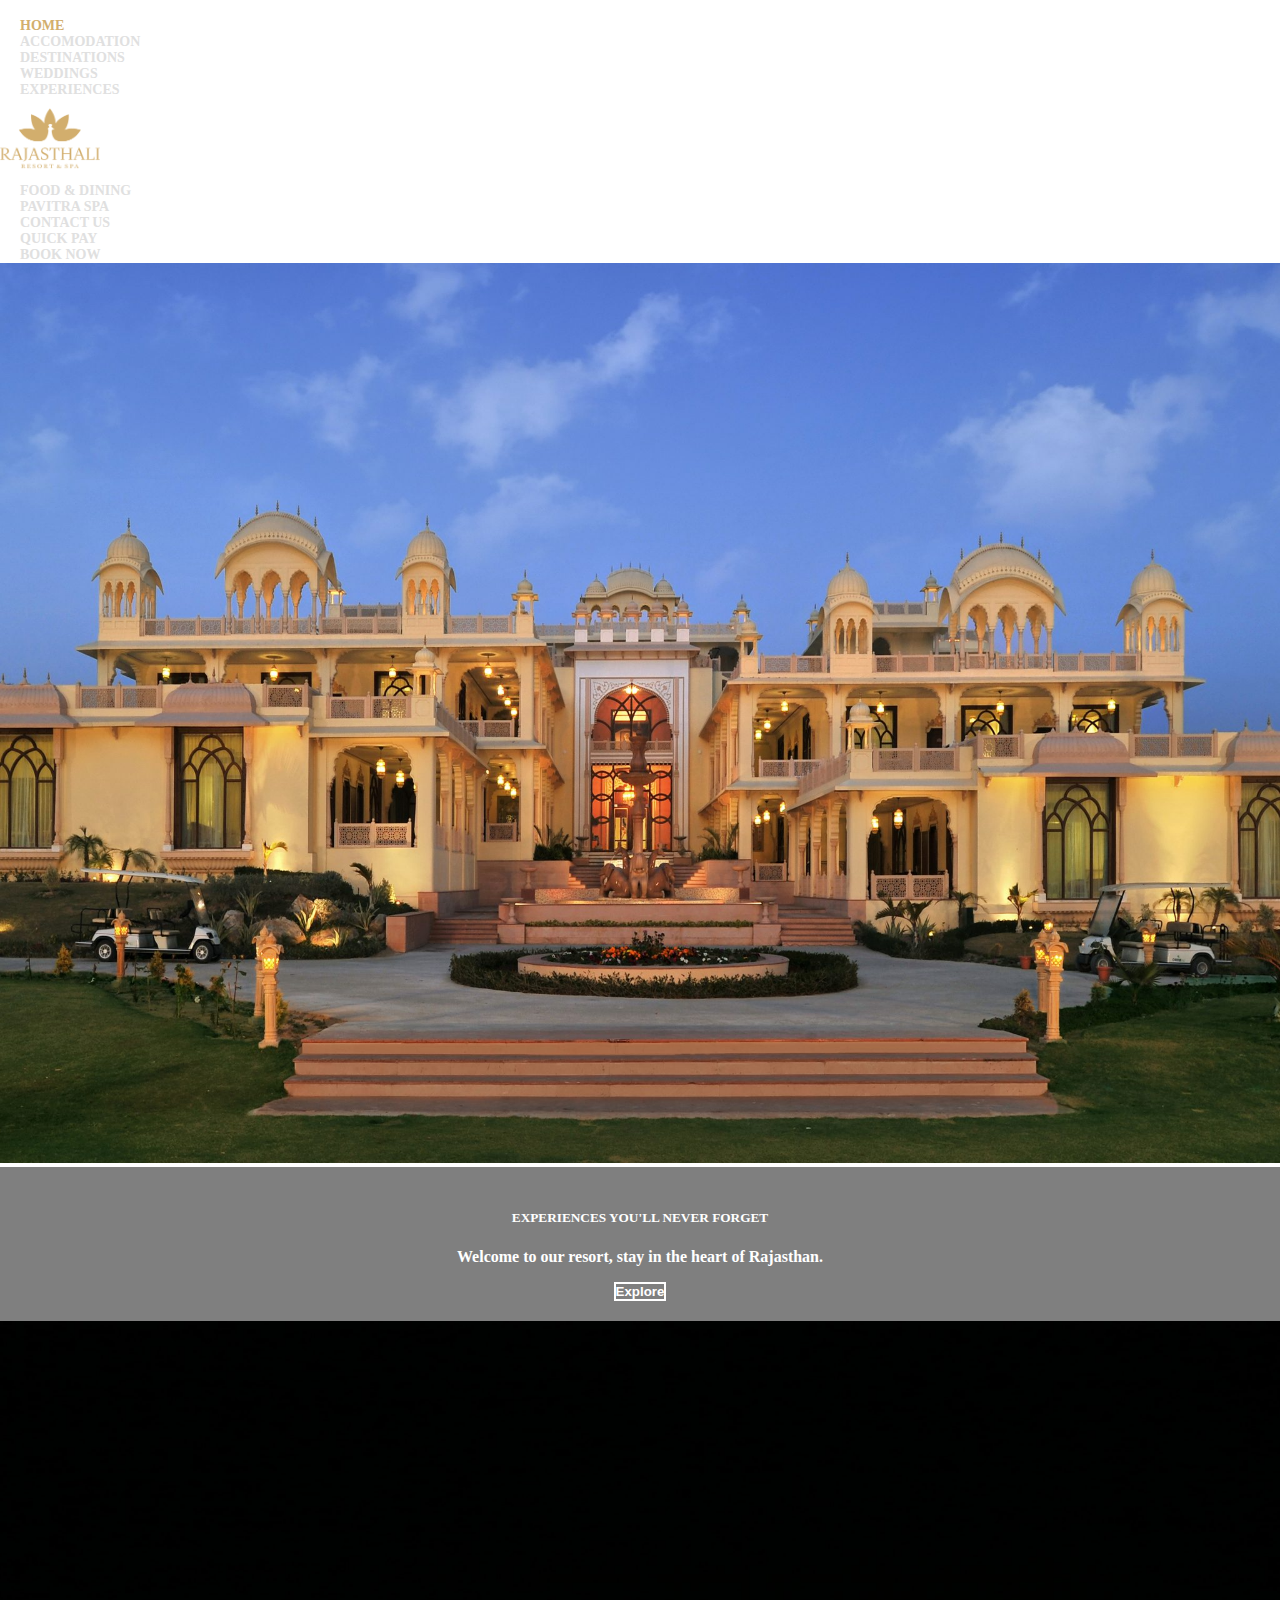
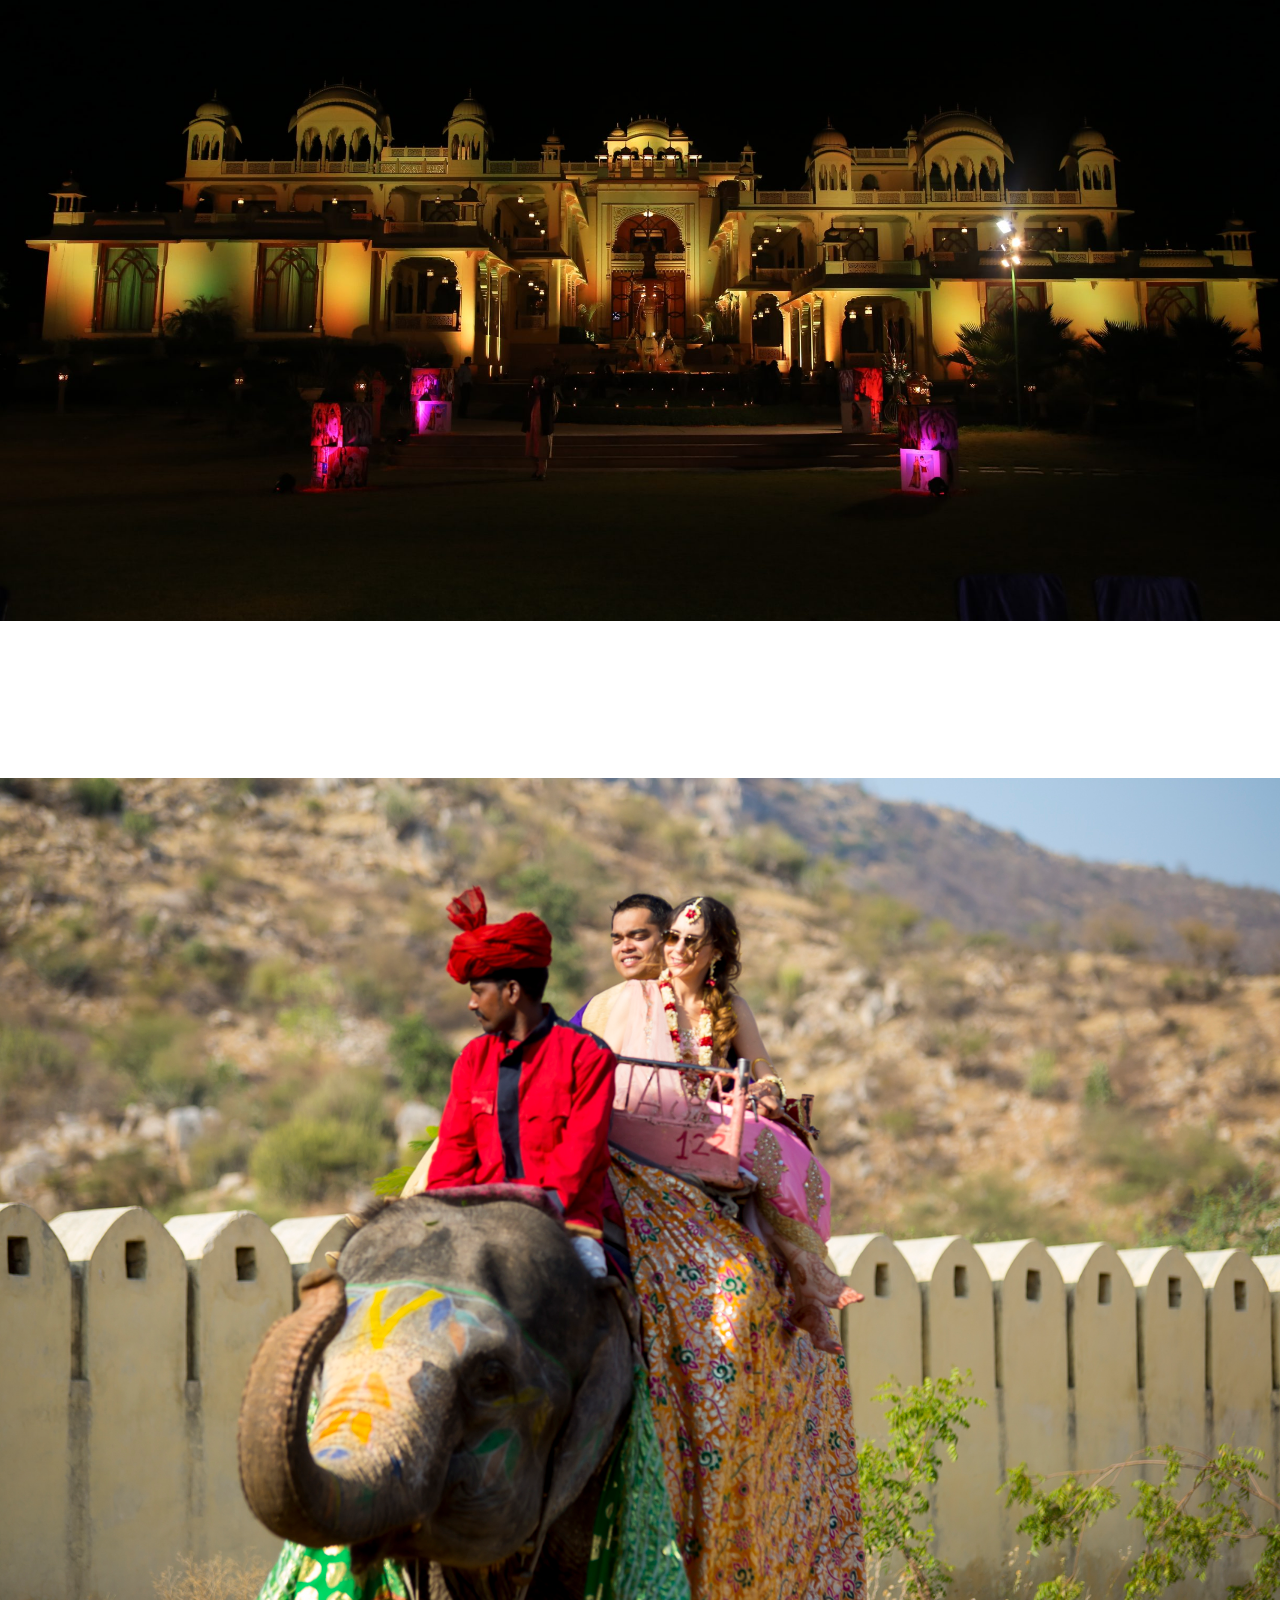
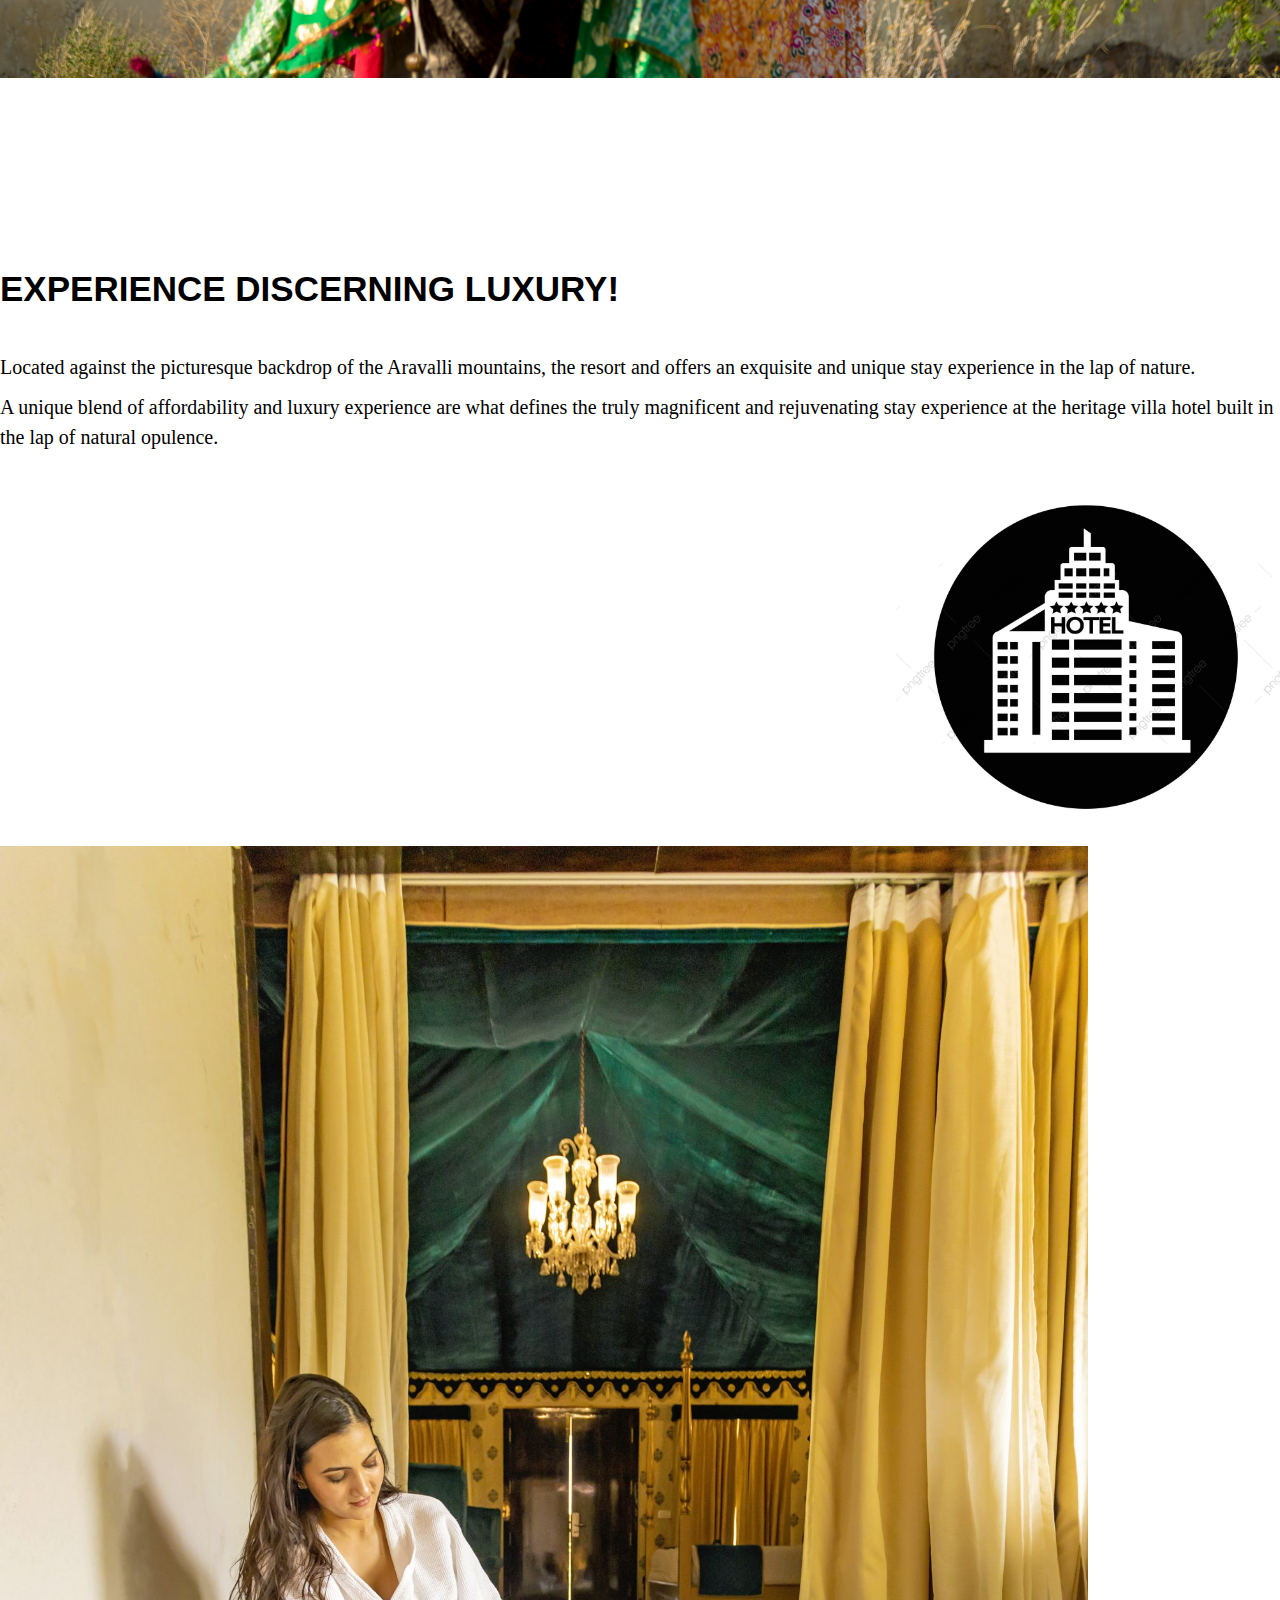
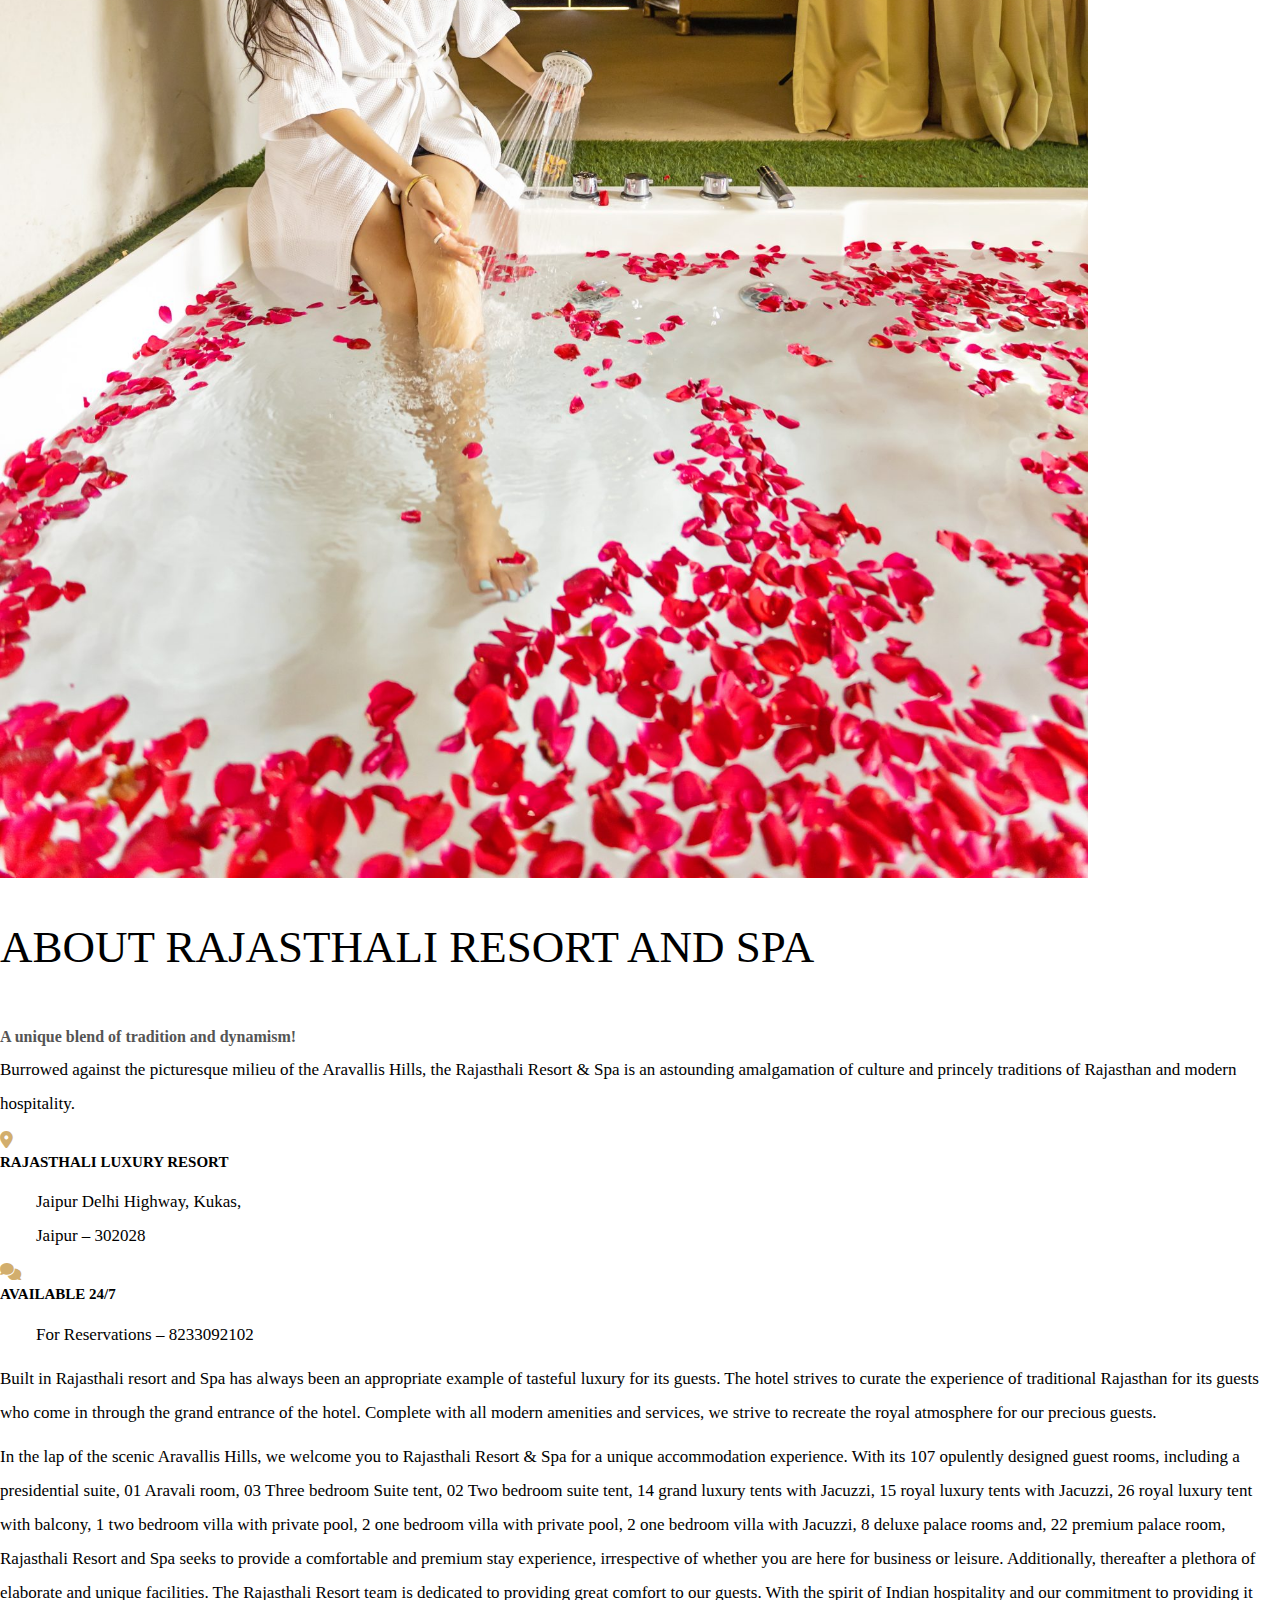
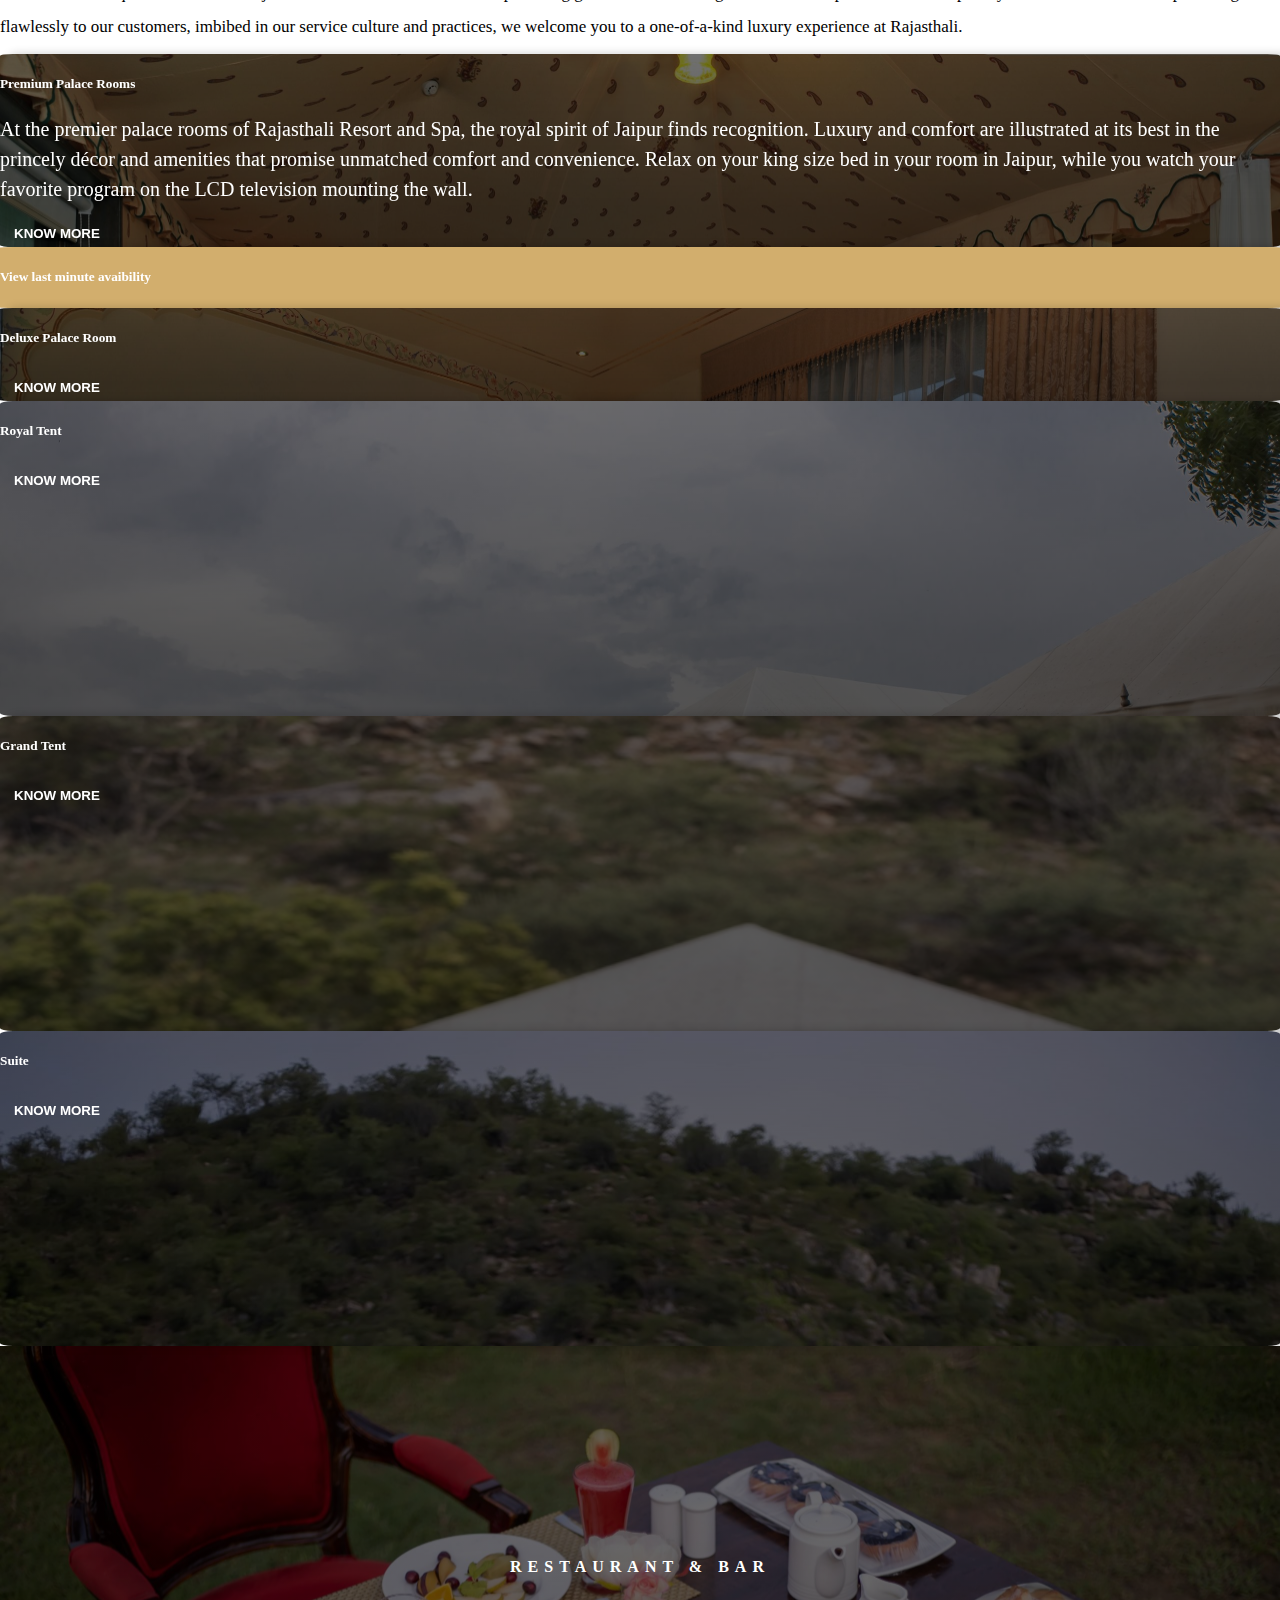
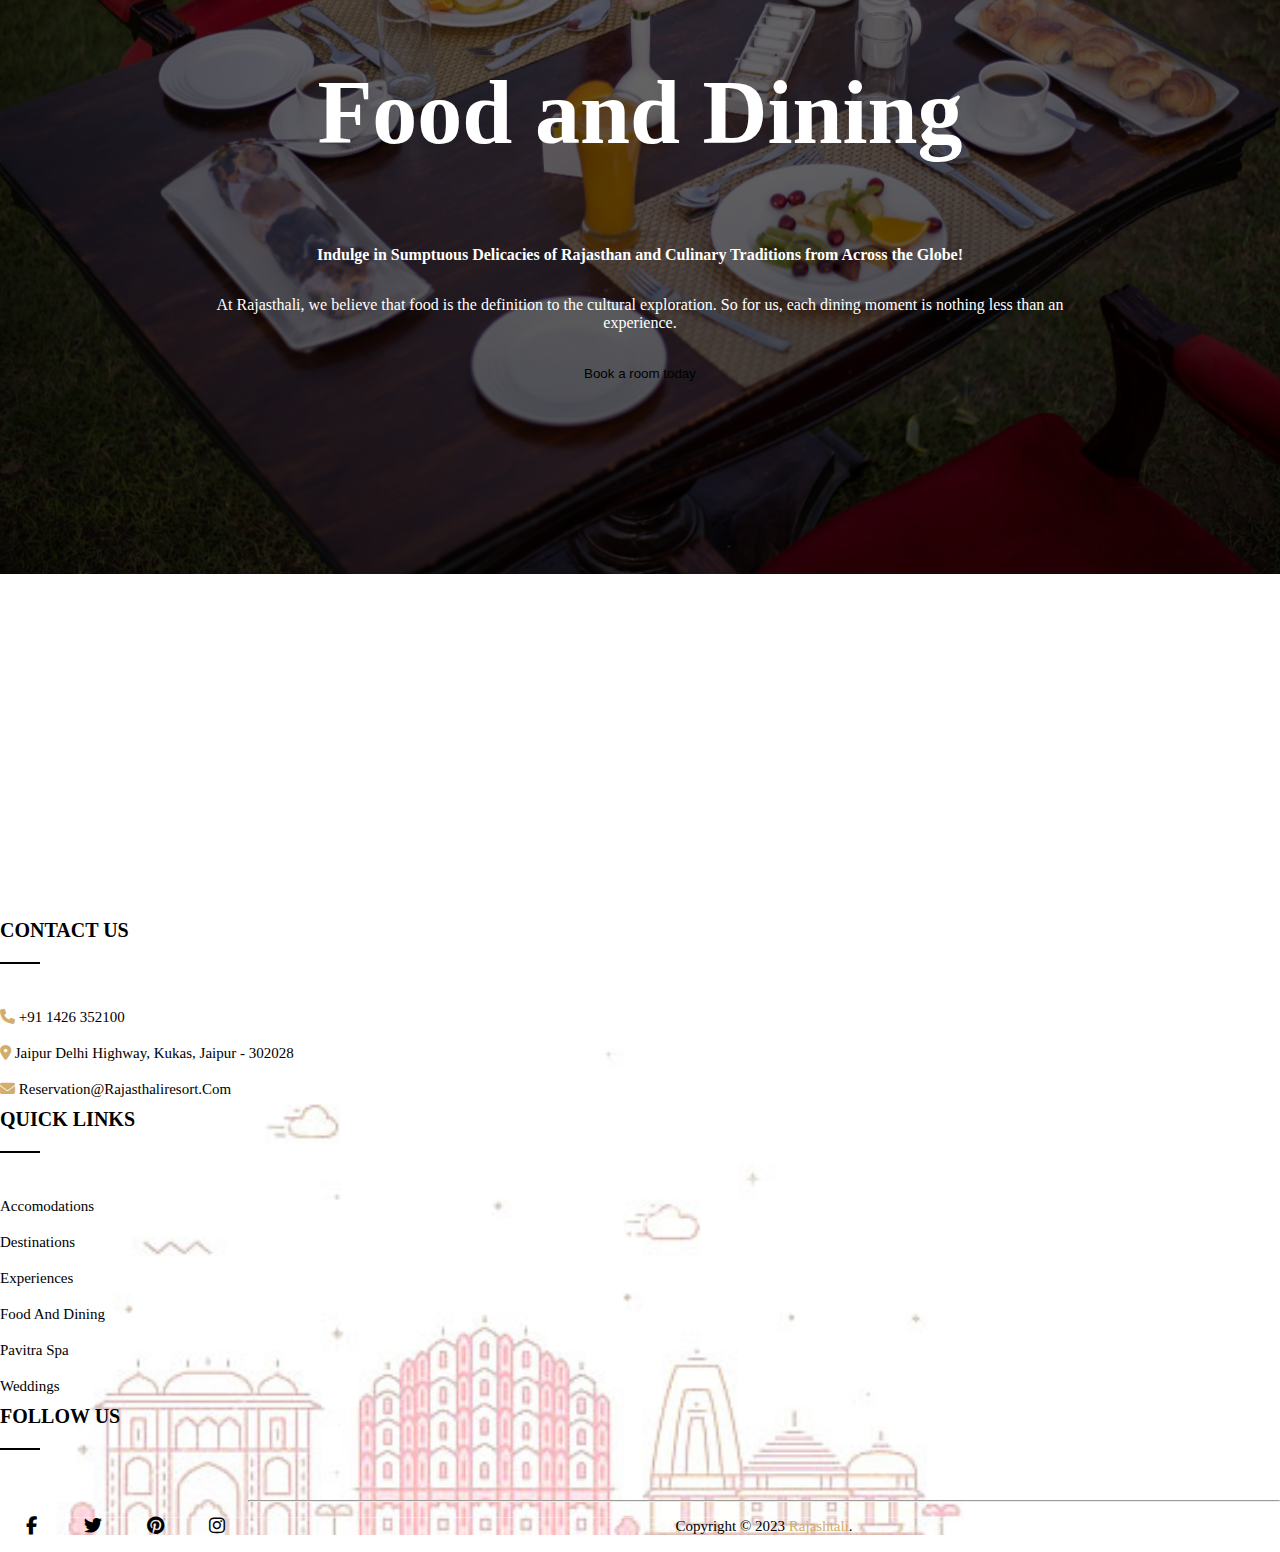
==== index.html @ 09b5b7dd "first commit" ====
<!DOCTYPE html>
<html lang="en">
<head>
  <meta charset="UTF-8">
  <meta name="viewport" content="width=device-width, initial-scale=1.0">
  <title>Rajashtali | Rajasthali Luxury Resort</title>
  <link rel="icon" type="image/x-icon" href="/images/logo.png">
  <link rel="stylesheet" href="https://stackpath.bootstrapcdn.com/bootstrap/5.0.0-alpha1/css/bootstrap.min.css" integrity="sha384-r4NyP46KrjDleawBgD5tp8Y7UzmLA05oM1iAEQ17CSuDqnUK2+k9luXQOfXJCJ4I" crossorigin="anonymous">
  <script src="https://cdn.jsdelivr.net/npm/popper.js@1.16.0/dist/umd/popper.min.js" integrity="sha384-Q6E9RHvbIyZFJoft+2mJbHaEWldlvI9IOYy5n3zV9zzTtmI3UksdQRVvoxMfooAo" crossorigin="anonymous"></script>
  <script src="https://stackpath.bootstrapcdn.com/bootstrap/5.0.0-alpha1/js/bootstrap.min.js" integrity="sha384-oesi62hOLfzrys4LxRF63OJCXdXDipiYWBnvTl9Y9/TRlw5xlKIEHpNyvvDShgf/" crossorigin="anonymous"></script>
  <link rel="stylesheet" href="css/index.css"/>
  <link href="https://cdnjs.cloudflare.com/ajax/libs/font-awesome/6.2.0/css/all.min.css" rel="stylesheet">
  <!-- Bootstrap CSS and JS -->
<script src="https://code.jquery.com/jquery-3.6.0.min.js"></script>

</head>
<body>
    <div class="container-fluid position-absolute">
    <nav class="navbar navbar-expand-lg fixed-top">
        <button class="navbar-toggler" type="button" data-toggle="collapse" data-target="#navbarNav" aria-controls="navbarNav" aria-expanded="false" aria-label="Toggle navigation">
          <span class="navbar-toggler-icon"></span>
        </button>
        <div class="collapse navbar-collapse" id="navbarNav">
          <ul class="navbar-nav mx-auto">
            <li class="nav-item active">
              <a class="nav-link" href="#">Home <span class="sr-only">(current)</span></a>
            </li>
              <li class="nav-item ">
                <a class="nav-link" href="#">Accomodation </a>
              </li>
              <li class="nav-item ">
                <a class="nav-link" href="#">Destinations </a>
              </li>
              <li class="nav-item">
                <a class="nav-link" href="#">Weddings</a>
              </li>
              <li class="nav-item">
                <a class="nav-link" href="#">Experiences</a>
              </li>
            <a href="#"><img src="images/logo.png" width="100px" height="80px"></a>
            <li class="nav-item">
              <a class="nav-link" href="#">Food & Dining</a>
            </li>
            <li class="nav-item ">
                <a class="nav-link" href="#">Pavitra Spa </a>
              </li>
              <li class="nav-item ">
                <a class="nav-link" href="#">Contact Us </a>
              </li>
              <li class="nav-item ">
                <a class="nav-link" href="#">Quick Pay </a>
              </li>
              <li class="nav-item ">
                <a class="nav-link" href="#">Book Now </a>
              </li>
          </ul>
        </div>
      </nav>
    </div>
      <div id="carouselExampleControls" class="carousel slide mt-0" data-ride="carousel">
        <div class="carousel-inner">
          <div class="carousel-item active">
            <img class="d-block w-100" src="images/front-scaled.jpg" alt="First slide">
            <div class="carousel-caption">
                <h5 class="animated fadeIn">EXPERIENCES YOU'LL NEVER FORGET</h5>
                <p class="animated fadeIn">Welcome to our resort, stay in the heart of Rajasthan.</p>
                <button type="button" class="btn btn-outline-light animatedButton">Explore</button>
            </div>
          </div>
          <div class="carousel-item">
            <img class="d-block w-100" src="images/weddi-scaled.jpg" alt="Second slide">
            <div class="carousel-caption">
                <h5 class="animated fadeIn">EXPERIENCES YOU'LL NEVER FORGET</h5>
                <p class="animated fadeIn">Heal you body and mind with best-in-class experiences.</p>
                <button type="button" class="btn btn-outline-light animatedButton">Explore</button>
            </div>
          </div>
          <div class="carousel-item">
            <img class="d-block w-100" src="images/wed.jpg" alt="Third slide">
            <div class="carousel-caption">
                <h5 class="animated fadeIn">EXPERIENCES YOU'LL NEVER FORGET</h5>
                <p class="animated fadeIn">Discover a stay that defines a new dimension of luxury</p>
                <button type="button" class="btn btn-outline-light animatedButton">Explore</button>
            </div>
          </div>
        </div>
        <a class="carousel-control-prev" href="#carouselExampleControls" role="button" data-slide="prev">
          <span class="carousel-control-prev-icon" aria-hidden="true"></span>
          <span class="sr-only">Previous</span>
        </a>
        <a class="carousel-control-next" href="#carouselExampleControls" role="button" data-slide="next">
          <span class="carousel-control-next-icon" aria-hidden="true"></span>
          <span class="sr-only">Next</span>
        </a>
      </div>
      <div class="container center-container">
        <div class="row m-5 p-5 pt-0">
            <div class="col-md-6 align-items-center">
                <h2>EXPERIENCE DISCERNING LUXURY!</h2>
                <p>Located against the picturesque backdrop of the Aravalli mountains, the resort and offers an exquisite and unique stay experience in the lap of nature. </p>
                <p>A unique blend of affordability and luxury experience are what defines the truly magnificent and rejuvenating stay experience at the heritage villa hotel built in the lap of natural opulence.</p>
                <img src="images/hotellogo.jpg" alt="hotellogo" width="30%" height="20%" id="logo">
            </div>
            <div class="col-md-6">
                <img src="images/hotel.jpg" alt="hotel image" width="85%" height="73%" id="scrolling-image">
            </div>
        </div>
        <div class="row about-container p-5 pt-0">
            <div class="col-md-6">
                <h2>About Rajasthali Resort and Spa</h2>
                <b>A unique blend of tradition and dynamism!</b>
                <p>Burrowed against the picturesque milieu of the Aravallis Hills, the Rajasthali Resort & Spa is an astounding amalgamation of culture and princely traditions of Rajasthan and modern hospitality. </p>
            </div>
            <div class="col-md-6">
               <div class="row">
                <div class="col-md-6">
                    <div class="row">
                        <div class="col-6" style="width: 10%;">
                            <i class="fa-solid fa-location-dot fa-beat-fade" style="color: #d2ae6d;"></i>
                        </div>
                        <div class="col-6 about-location" style="width: 70%;">
                            <p>RAJASTHALI LUXURY RESORT</p>
                        </div>
                        <div class="col-12" style="padding-left: 36px; width: 80%;">
                            <p>Jaipur Delhi Highway, Kukas, </br>
                                Jaipur – 302028</p>
                        </div>
                    </div>
                </div>
                <div class="col-md-6">
                    <div class="row">
                        <div class="col-6" style="width: 10%;">
                            <i class="fa-solid fa-comments fa-flip" style="color: #d2ae6d;"></i>
                        </div>
                        <div class="col-6 about-location" style="width: 70%;">
                            <p>AVAILABLE 24/7</p>
                        </div>
                        <div class="col-12" style="padding-left: 36px; width: 80%;">
                            <p>For Reservations – 8233092102</p>
                        </div>
                    </div>
                </div>
               </div>
            </div>
            <div class="col-md-12">
            <p>Built in  Rajasthali resort and Spa has always been an appropriate example of tasteful luxury for its guests. The hotel strives to curate the experience of traditional Rajasthan for its guests who come in through the grand entrance of the hotel. Complete with all modern amenities and services, we strive to recreate the royal atmosphere for our precious guests.</p>
            <p>In the lap of the scenic Aravallis Hills, we welcome you to Rajasthali Resort & Spa for a unique accommodation experience. With its 107 opulently designed guest rooms, including a presidential suite, 01 Aravali room, 03 Three bedroom Suite tent, 02 Two bedroom suite tent, 14 grand luxury tents with Jacuzzi, 15 royal luxury tents with Jacuzzi, 26 royal luxury tent with balcony, 1 two bedroom villa with private pool,  2 one bedroom villa with private pool, 2 one bedroom villa with Jacuzzi, 8 deluxe palace rooms and, 22 premium palace room,  Rajasthali Resort and Spa seeks to provide a comfortable and premium stay experience, irrespective of whether you are here for business or leisure. Additionally, thereafter a plethora of elaborate and unique facilities. The Rajasthali Resort team is dedicated to providing great comfort to our guests.  With the spirit of Indian hospitality and our commitment to providing it flawlessly to our customers, imbibed in our service culture and practices, we welcome you to a one-of-a-kind luxury experience at Rajasthali.</p>
            </div>
        </div>
        <div class="row p-5 pt-0 pb-0">
            <div class="col-sm-8 all-cards">
              <div class="card text-center p-4" style="background-image: linear-gradient(180deg, rgba(0, 0, 0, 0.56) 0%, rgba(0, 0, 0, 0.65) 80%), url('images/10-scaled.jpg'); background-size: cover; border-radius: 1%;">
                <div class="card-body d-flex flex-column justify-content-center align-items-center">
                  <h5 class="card-title">Premium Palace Rooms</h5>
                  <p class="card-text">At the premier palace rooms of Rajasthali Resort and Spa, the royal spirit of Jaipur finds recognition. Luxury and comfort are illustrated at its best in the princely décor and amenities that promise unmatched comfort and convenience. Relax on your king size bed in your room in Jaipur, while you watch your favorite program on the LCD television mounting the wall.</p>
                  <button type="button" class="btn btn-outline-light">Know More</button>
                </div>
              </div>
            </div>
            <div class="col-sm-4 mt-3">
              <div class="card text-center p-4" style="background-image: linear-gradient(180deg, #d2ae6d 0%, #d2ae6d); background-size: cover; border-radius: 1%;">
                <div class="card-body d-flex flex-column justify-content-center align-items-center">
                  <h5 class="card-title text-uppercase">View last minute avaibility</h5>
                </div>
              </div>
              <div class="card text-center p-4 mt-3" style="background-image: linear-gradient(180deg, rgba(0, 0, 0, 0.56) 0%, rgba(0, 0, 0, 0.65) 80%), url('images/6-scaled.jpg'); background-size: cover; border-radius: 1%;">
                <div class="card-body">
                  <h5 class="card-title">Deluxe Palace Room</h5>
                  <button type="button" class="btn btn-outline-light">Know More</button>
                </div>
              </div>
            </div>
          </div>
        <div class="row p-4">
            <div class="col-sm-4">
                <div class="card text-center" style="height: 35vh; background-image: linear-gradient(180deg, rgba(0, 0, 0, 0.56) 0%, rgba(0, 0, 0, 0.65) 80%), url('images/VR2_8895-1-scaled.jpg'); background-size: cover; border-radius: 1%;">
                  <div class="card-body d-flex flex-column justify-content-center align-items-center">
                    <h5 class="card-title">Royal Tent</h5>
                    <button type="button" class="btn btn-outline-light">Know More</button>
                  </div>
                </div>
              </div>
              <div class="col-sm-4">
                <div class="card text-center" style="height: 35vh; background-image: linear-gradient(180deg, rgba(0, 0, 0, 0.56) 0%, rgba(0, 0, 0, 0.65) 80%), url('images/vr2_8398-1-min-1.jpg'); background-size: cover; border-radius: 1%;">
                  <div class="card-body d-flex flex-column justify-content-center align-items-center">
                    <h5 class="card-title">Grand Tent</h5>
                    <button type="button" class="btn btn-outline-light">Know More</button>
                  </div>
                </div>
              </div>
              <div class="col-sm-4">
                <div class="card text-center" style="height: 35vh; background-image: linear-gradient(180deg, rgba(0, 0, 0, 0.56) 0%, rgba(0, 0, 0, 0.65) 80%), url('images/VR2_8354-min-scaled.jpg'); background-size: cover; border-radius: 1%;">
                  <div class="card-body d-flex flex-column justify-content-center align-items-center">
                    <h5 class="card-title">Suite</h5>
                    <button type="button" class="btn btn-outline-light">Know More</button>
                  </div>
                </div>
              </div>
        </div>
      </div>
      <div class="container-fluid full-background">
        <div class="row">
            <div class="col-md-12">
            <h3>RESTAURANT & BAR</h3>
            <h2>Food and Dining</h2>
            <p><strong>Indulge in Sumptuous Delicacies of Rajasthan and Culinary Traditions from Across the Globe!</strong></p>
            <p>At Rajasthali, we believe that food is the definition to the cultural exploration. So for us, each dining moment is nothing less than an experience.</p>
            <button type="button" class="btn btn-outline-light text-uppercase">Book a room today</button>
            </div>
        </div>
      </div>
      <div class="container-fluid pt-3">
        <div class="row">
            <div class="col-md-12">
                <iframe src="https://www.google.com/maps/embed?pb=!1m14!1m8!1m3!1d28426.58848036647!2d75.904872!3d27.051533!3m2!1i1024!2i768!4f13.1!3m3!1m2!1s0x396daff37aaaaaab%3A0xe247584cc86c7d1e!2sRAJASTHALI%20RESORT%20%26%20SPA!5e0!3m2!1sen!2sin!4v1694326022153!5m2!1sen!2sin" width="100%" height="300vh" style="border:0;" allowfullscreen="" loading="lazy" referrerpolicy="no-referrer-when-downgrade"></iframe>
            </div>
        </div>
      </div>
      <div class="footer">
        <div class="container">     
            <div class="row">                       
                <div class="col-lg-4 col-sm-4 col-xs-12">
                    <div class="single_footer">
                        <h4>Contact Us</h4>
                        <ul>
                            <li><a href="#"><i class="fa-solid fa-phone fa-shake" style="color: #d2ae6d;"></i> +91 1426 352100</a></li>
                            <li><a href="#"><i class="fa-solid fa-location-dot fa-beat-fade" style="color: #d2ae6d;"></i> Jaipur Delhi Highway, Kukas, Jaipur - 302028</a></li>
                            <li><a href="#"><i class="fa-solid fa-envelope fa-fade" style="color: #d2ae6d;"></i> reservation@rajasthaliresort.com </a></li>
                        </ul>
                    </div>
                </div><!--- END COL --> 
                <div class="col-md-4 col-sm-4 col-xs-12">
                    <div class="single_footer single_footer_address">
                        <h4>Quick Links</h4>
                        <div class="row">
                        <div class="col-md-6">
                            <ul>
                                <li><a href="#">Accomodations</a></li>
                                <li><a href="#">Destinations</a></li>
                                <li><a href="#">Experiences </a></li>
                                </ul>
                        </div>
                        <div class="col-md-6">
                            <ul>
                                <li><a href="#">Food and Dining</a></li>
                                <li><a href="#">Pavitra Spa</a></li>
                                <li><a href="#">Weddings</a></li>
                                </ul>
                        </div>
                    </div>
                    </div>
                </div><!--- END COL -->
                <div class="col-md-4 col-sm-4 col-xs-12">
                    <div class="single_footer single_footer_address">
                        <h4>Follow Us</h4>
                    </div>
                    <div class="social_profile">
                        <ul>
                            <li><a href="#"><i class="fab fa-facebook-f"></i></a></li>
                            <li><a href="#"><i class="fab fa-twitter"></i></a></li>
                            <li><a href="#"><i class="fab fa-pinterest"></i></a></li>
                            <li><a href="#"><i class="fab fa-instagram"></i></a></li>
                        </ul>
                    </div>                          
                </div><!--- END COL -->         
            </div><!--- END ROW --> 
        <hr />
            <div class="row">
                <div class="col-lg-12 col-sm-12 col-xs-12">
                    <p class="copyright">Copyright © 2023 <a href="#">Rajashtali</a>.</p>
                </div><!--- END COL -->                 
            </div><!--- END ROW -->                 
        </div><!--- END CONTAINER -->
    </div>
    
      <script>
        const scrollingImage = document.getElementById('scrolling-image');
        const logo = document.getElementById('logo');

window.addEventListener('scroll', () => {
    const scrollPosition = window.scrollY;
    const windowHeight = window.innerHeight;
    // Calculate the threshold for starting the animation
    const threshold = windowHeight * 0.5;

    if (scrollPosition > threshold) {
        scrollingImage.classList.add('scroll-up');
        logo.classList.add('scrollup');
        setTimeout(()=>{
            logo.classList.remove('scrollup');
            logo.classList.add('scrolldown');
         },1500)
    } else {
        scrollingImage.classList.remove('scroll-up');
        logo.classList.remove('scrollup');
    }

    if (scrollPosition + windowHeight < scrollingImage.offsetTop + scrollingImage.offsetHeight - threshold) {
        scrollingImage.classList.add('scroll-down');
        logo.classList.add('scrolldown');
    } else {
        scrollingImage.classList.remove('scroll-down');
        logo.classList.remove('scrolldown');
    }
});

      </script>
      <script>
        // Function to handle scroll events
        function handleScroll() {
            const header = document.querySelector('.navbar.fixed-top');
            if (window.scrollY > 0) {
                header.style.backgroundColor = '#000'; // Change the background color when scrolled
            } else {
                header.style.backgroundColor = 'transparent'; // Reset to transparent when at the top
            }
        }
    
        // Listen for scroll events
        window.addEventListener('scroll', handleScroll);
    
        // Call the function once to set the initial state based on the page's scroll position
        handleScroll();
    </script>
    
</body>
</html>
---- css/index.css ----
body {
    margin: 0;
    padding: 0;
} 
.navbar {
    color: #cdcdcd;
    z-index: 1;
}

.logo img {
    max-width: 100%;
    height: auto;
}

.navbar-nav .nav-link {
    color: #e0e0e0;
    padding: 15px 20px;
    text-transform: uppercase;
    font-weight: 600;
}
.navbar-nav .active .nav-link{
    color: #d2ae6d
}
.navbar-nav .nav-link:hover {
    border-radius: 5px;
    color: #d2ae6d;
}

.navbar-nav li {
    font-size: 14px;
}

.carousel-item img {
    object-fit: cover;
    width: 100%;
    height: 100vh;
}

.carousel-caption {
    text-align: center;
    opacity: 0;
    transform: translateY(20px);
    transition: opacity 0.5s ease, transform 0.8s ease;
    background-color: rgba(0, 0, 0, 0.5); /* Background color for the captions */
    padding: 20px;
}

.carousel-caption button {
    border: 2px solid white; /* Add a border to the button */
    background-color: transparent; /* Transparent background for the button */
    transition: background-color 0.8s, color 0.8s;
}

.carousel-caption h5,
.carousel-caption p,
.carousel-caption button {
    color: white; /* Text color */
    font-weight: bold; /* Bold text */
}

.carousel-item.active .carousel-caption {
    opacity: 1;
    transform: translateY(0);
}

/* Add this CSS for the button animation and arrow */
.animatedButton {
    position: relative;
    overflow: hidden;
    transition: all 0.3s;
}

.animatedButton:hover::before {
    content: '\2192'; /* Unicode arrow right character */
    position: absolute;
    top: 30%; /* Center vertically */
    right: 0;
    transform: translateY(-50%);
    background-color: rgba(0, 0, 0, 0.5);
    color: white;
    font-size: 24px;
    width: 30px; /* Adjust the arrow's width */
    height: 100%;
    line-height: 48px; /* Adjust this value for vertical alignment */
    text-align: center;
    transition: all 0.3s;
    z-index: -1;
}

.animatedButton:hover {
    color: white;
    background-color: rgba(0, 0, 0, 0.5);
    padding-right: 30px;
}

.animatedButton::before {
    right: -30px; /* Move the arrow to the left to show it on hover */
}

/* Center content vertically and horizontally */
.center-container {
    min-height: 100vh;
    
    justify-content: center;
    align-items: center;
}

/* Style headers */
.center-container h2, h4, h6 {
    font-family: 'Oswald',Helvetica,Arial,Lucida,sans-serif;
    text-transform: uppercase;
    font-size: 35px;
    padding-bottom: 10px;
    color: #000000!important;
    line-height: 1.4em;
    font-weight: 700;
}

/* Style paragraphs */
.center-container p {
    line-height: 1.5;
    font-family: Times New Roman, serif;
    margin: 0;
    padding: 0px;
    border: 0;
    outline: 0;
    font-size: 20px;
    -ms-text-size-adjust: 100%;
    -webkit-text-size-adjust: 100%;
    vertical-align: baseline;
    background: transparent;
    font-weight: 500;
    padding-bottom: 10px;
}

/* Style images */
.center-container img {
    max-width: 100%;
    height: auto;
}
#scrolling-image {
    transition: transform 0.3s ease;
}

#logo {
    transition: transform 0.3s ease;
    display: block;
    margin-left: auto;
}

.scrollup {
    transform: rotate(-90deg);
    animation: 4s infinite alternate ease-in-out;
}

.scrolldown {
    transform: rotate(0deg);
    animation: 4s infinite alternate ease-in-out;
}

.scroll-up {
    transform: translateY(0%);
    animation: 4s infinite alternate ease-in-out;
}

.scroll-down {
    transform: translateY(20%);
    animation: 4s infinite alternate ease-in-out;
    margin-bottom: 20px;
}
/* Style buttons */
.center-container .btn {
    color: #fff;
    padding: 6px 14px;
    text-transform: uppercase;
    font-weight: bold;
    border-radius: 5px;
    cursor: pointer;
    margin-top: 6px;
}

.center-container .btn:hover {
    background-color: #a88a4a;
}

.about-container h2, h4, h6 {
    font-family: 'Gilda Display',Georgia,"Times New Roman",serif;
    text-transform: uppercase;
    font-size: 45px;
    color: #000000!important;
    line-height: 1.2em;
    font-weight: 100;
    padding-bottom: 10px;
}

.about-container b {
    line-height: 2em;
    color: #555555;
    background: transparent;
    padding-bottom: 10px;
}

.about-container i {
    font-size: 17px;
}

.about-container p {
    line-height: 2em;
    font-family: Times New Roman, serif;
    margin: 0;
    padding: 0px;
    border: 0;
    outline: 0;
    font-size: 17px;
    -ms-text-size-adjust: 100%;
    -webkit-text-size-adjust: 100%;
    vertical-align: baseline;
    background: transparent;
    font-weight: 500;
    padding-bottom: 10px;
}

.about-location p {
    line-height: 1.7em;
    font-family: Times New Roman, serif;
    margin: 0;
    padding: 0px;
    border: 0;
    outline: 0;
    font-size: 15px;
    -ms-text-size-adjust: 100%;
    -webkit-text-size-adjust: 100%;
    vertical-align: baseline;
    background: transparent;
    font-weight: 900;
    padding-bottom: 10px;
}

.full-background {
    background-image: linear-gradient(180deg, rgba(0, 0, 0, 0.56) 0%, rgba(0, 0, 0, 0.65) 80%), url('../images/VR2_8353-min-1-scaled.jpg');
    background-size: cover;
    background-position: center;
    background-repeat: no-repeat;
    background-color: #555;
    text-align: center;
    color: #fff;
    padding: 15%;
}

/* Add an overlay with a dark background color */
.full-background::before {
    content: "";
    position: absolute;
    top: 0;
    left: 0;
    width: 100%;
    height: 100%;
    background-color: rgba(0, 0, 0, 0.6); /* Adjust the opacity as needed */
    z-index: -1;
    opacity: 0;
    transition: opacity 0.5s ease; /* Transition effect */
}

/* Apply hover effect to the overlay */
.full-background:hover::before {
    opacity: 1;
}

.full-background h3 {
    font-weight: 700;
    text-transform: uppercase;
    font-size: 16px;
    letter-spacing: 6px;
    line-height: 1.6em;
}

.full-background h2 {
    font-family: 'Gilda Display',Georgia,"Times New Roman",serif;
    font-size: 90px;
    line-height: 1.3em;
}

.full-background p {
    font-size: 16px;
    padding-bottom: 1em
}

.full-background .btn:hover {
    background-color: #a88a4a;
}

.card-title, .card-text {
    color: #fff;
}

.card {
    position: relative;
    overflow: hidden;
    transform-style: preserve-3d;
    transition: transform 0.3s;
    perspective: 1000px; /* Adjust the perspective value to control the depth of the 3D effect */
    background-color: transparent !important; /* Set background to transparent */
    border: none !important;
    box-shadow: 10px 0px 10px rgba(0, 0, 0, 0.2);
}

.card:hover {
    transform: rotateY(10deg); /* Adjust the rotation angle for the 3D effect */
    box-shadow: 0px 10px 20px rgba(0, 0, 0, 0.2); /* Add a shadow for depth */
}

.card::before {
    content: "";
    position: absolute;
    top: 0;
    left: 0;
    width: 100%;
    height: 100%;
    background: rgba(0, 0, 0, 0.2); /* Add a semi-transparent overlay for a shadow effect */
    transform: translateZ(-1px) scale(1.02);
    opacity: 0;
    transition: opacity 0.3s;
}

.card:hover::before {
    opacity: 1;
}

/* Custom CSS for Footer */
.footer h1,
h4,
h5,
a,
a:hover,
a:focus,
a:active {
    text-decoration: none;
    outline: none;
    color: #000000;
}

a,
a:active,
a:focus {
    color: #333;
    text-decoration: none;
    transition-timing-function: ease-in-out;
    -ms-transition-timing-function: ease-in-out;
    -moz-transition-timing-function: ease-in-out;
    -webkit-transition-timing-function: ease-in-out;
    -o-transition-timing-function: ease-in-out;
    transition-duration: .2s;
    -ms-transition-duration: .2s;
    -moz-transition-duration: .2s;
    -webkit-transition-duration: .2s;
    -o-transition-duration: .2s;
}

ul {
    margin: 0;
    padding: 0;
    list-style: none;
}
img {
max-width: 100%;
height: auto;
}
section {
    padding: 60px 0;
   /* min-height: 100vh;*/
}
.footer {
/* background: linear-gradient(105deg,#d2ae6d ,#d2ae6d); */
background-image: url('../images/testimonail_bg-1.jpg');
background-size: cover;
background-repeat: no-repeat;
padding-top: 40px;
}
/*END FOOTER SOCIAL DESIGN*/
@media only screen and (max-width:768px) { 
.single_footer{margin-bottom:30px;}
}
.single_footer h4 {
color: #000000;
margin-top: 0;
margin-bottom: 25px;
font-weight: 700;
text-transform: uppercase;
font-size: 20px;
}
.single_footer h4::after {
content: "";
display: block;
height: 2px;
width: 40px;
background: #000000;
margin-top: 20px;
}
.single_footer p{color:#000000;}
.single_footer ul {
margin: 0;
padding: 0;
list-style: none;
}
.single_footer ul li a {
color: #000000;
-webkit-transition: all 0.3s ease 0s;
transition: all 0.3s ease 0s;
line-height: 36px;
font-size: 15px;
text-transform: capitalize;
}
.single_footer ul li a:hover { color: #d2ae6d; }

.single_footer_address ul li{color:#000000;}
.single_footer_address ul li span {
font-weight: 400;
color: #000000;
line-height: 28px;
}
.contact_social ul {
list-style: outside none none;
margin: 0;
padding: 0;
}

/*START NEWSLETTER CSS*/
.subscribe {
display: block;
position: relative;
margin-top: 15px;
width: 100%;
}
.subscribe__input {
background-color: #000000;
border: medium none;
border-radius: 5px;
color: #333;
display: block;
font-size: 15px;
font-weight: 500;
height: 60px;
letter-spacing: 0.4px;
margin: 0;
padding: 0 150px 0 20px;
text-align: center;
text-transform: capitalize;
width: 100%;
}
@media only screen and (max-width:768px) { 
.subscribe__input{padding: 0 50px 0 20px;}
}

.subscribe__btn {
background-color: transparent;
border-radius: 0 25px 25px 0;
color: #01c7e9;
cursor: pointer;
display: block;
font-size: 20px;
height: 60px;
position: absolute;
right: 0;
top: 0;
width: 60px;
}
.subscribe__btn i{transition: all 0.3s ease 0s;}
@media only screen and (max-width:768px) { 
.subscribe__btn{right:0px;}
}

.subscribe__btn:hover i{
color:#d2ae6d;
}
button {
padding: 0;
border: none;
background-color: transparent;
-webkit-border-radius: 0;
border-radius: 0;
}
/*END NEWSLETTER CSS*/

/*START SOCIAL PROFILE CSS*/
.social_profile {margin-top:40px;}
.social_profile ul{
list-style: outside none none;
margin: 0;
padding: 0;
}
.social_profile ul li{float:left;}
.social_profile ul li a {
text-align: center;
border: 0px;
text-transform: uppercase;
transition: all 0.3s ease 0s;
margin: 0px 5px;
font-size: 18px;
color: #000000;
border-radius: 30px;
width: 50px;
height: 50px;
line-height: 50px;
display: block;
border: 1px solid rgba(255,255,255,0.2);
}
@media only screen and (max-width:768px) { 
.social_profile ul li a{margin-right:10px;margin-bottom:10px;}
}
@media only screen and (max-width:480px) { 
.social_profile ul li a{
width:40px;
height:40px;
line-height:40px;
}
}
.social_profile ul li a:hover{
background:#d2ae6d;
border: 1px solid #d2ae6d;
color:#fff;
border:0px;
}
/*END SOCIAL PROFILE CSS*/
.copyright {
color:#000000;
font-size: 15px;
border-top: 1px solid rgba(255,255,255,0.4);
text-align: center;
}
.copyright a{color:#d2ae6d;transition: all 0.2s ease 0s;}
.copyright a:hover{color:#d2ae6d;}
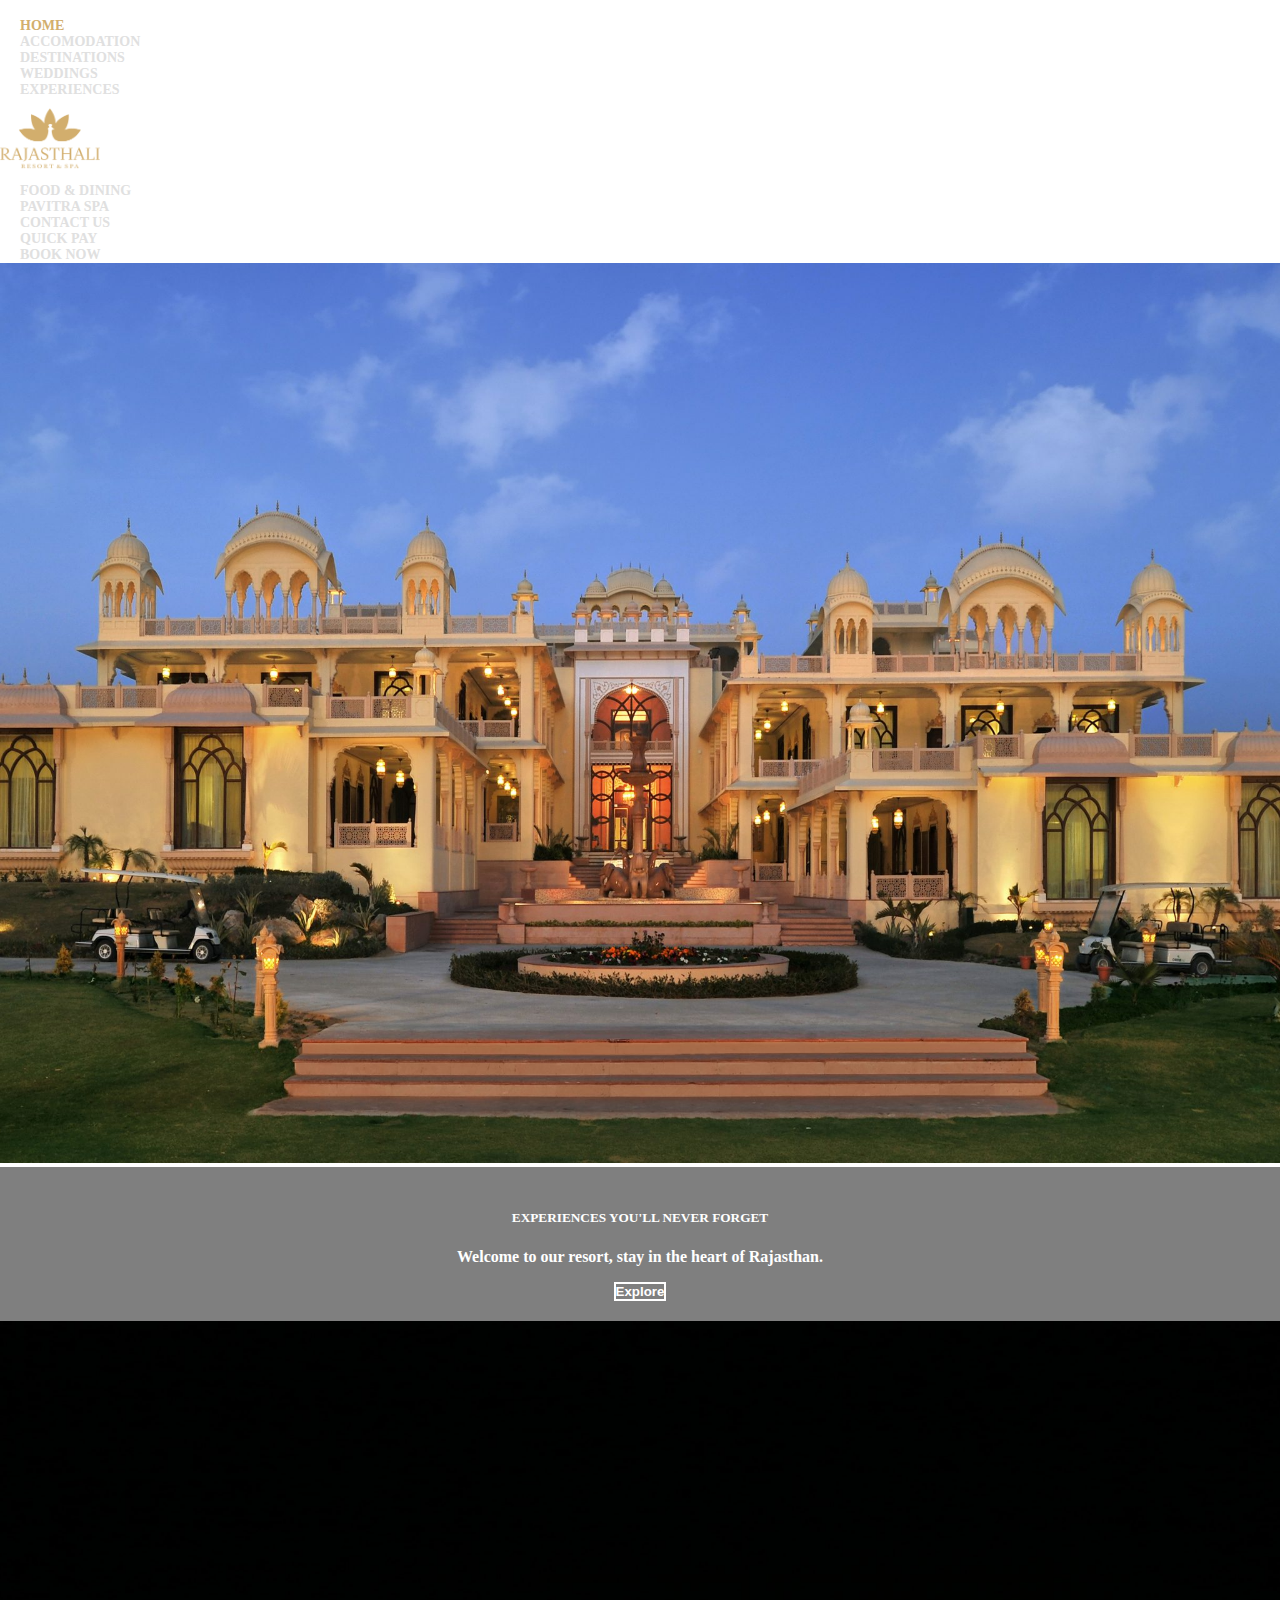
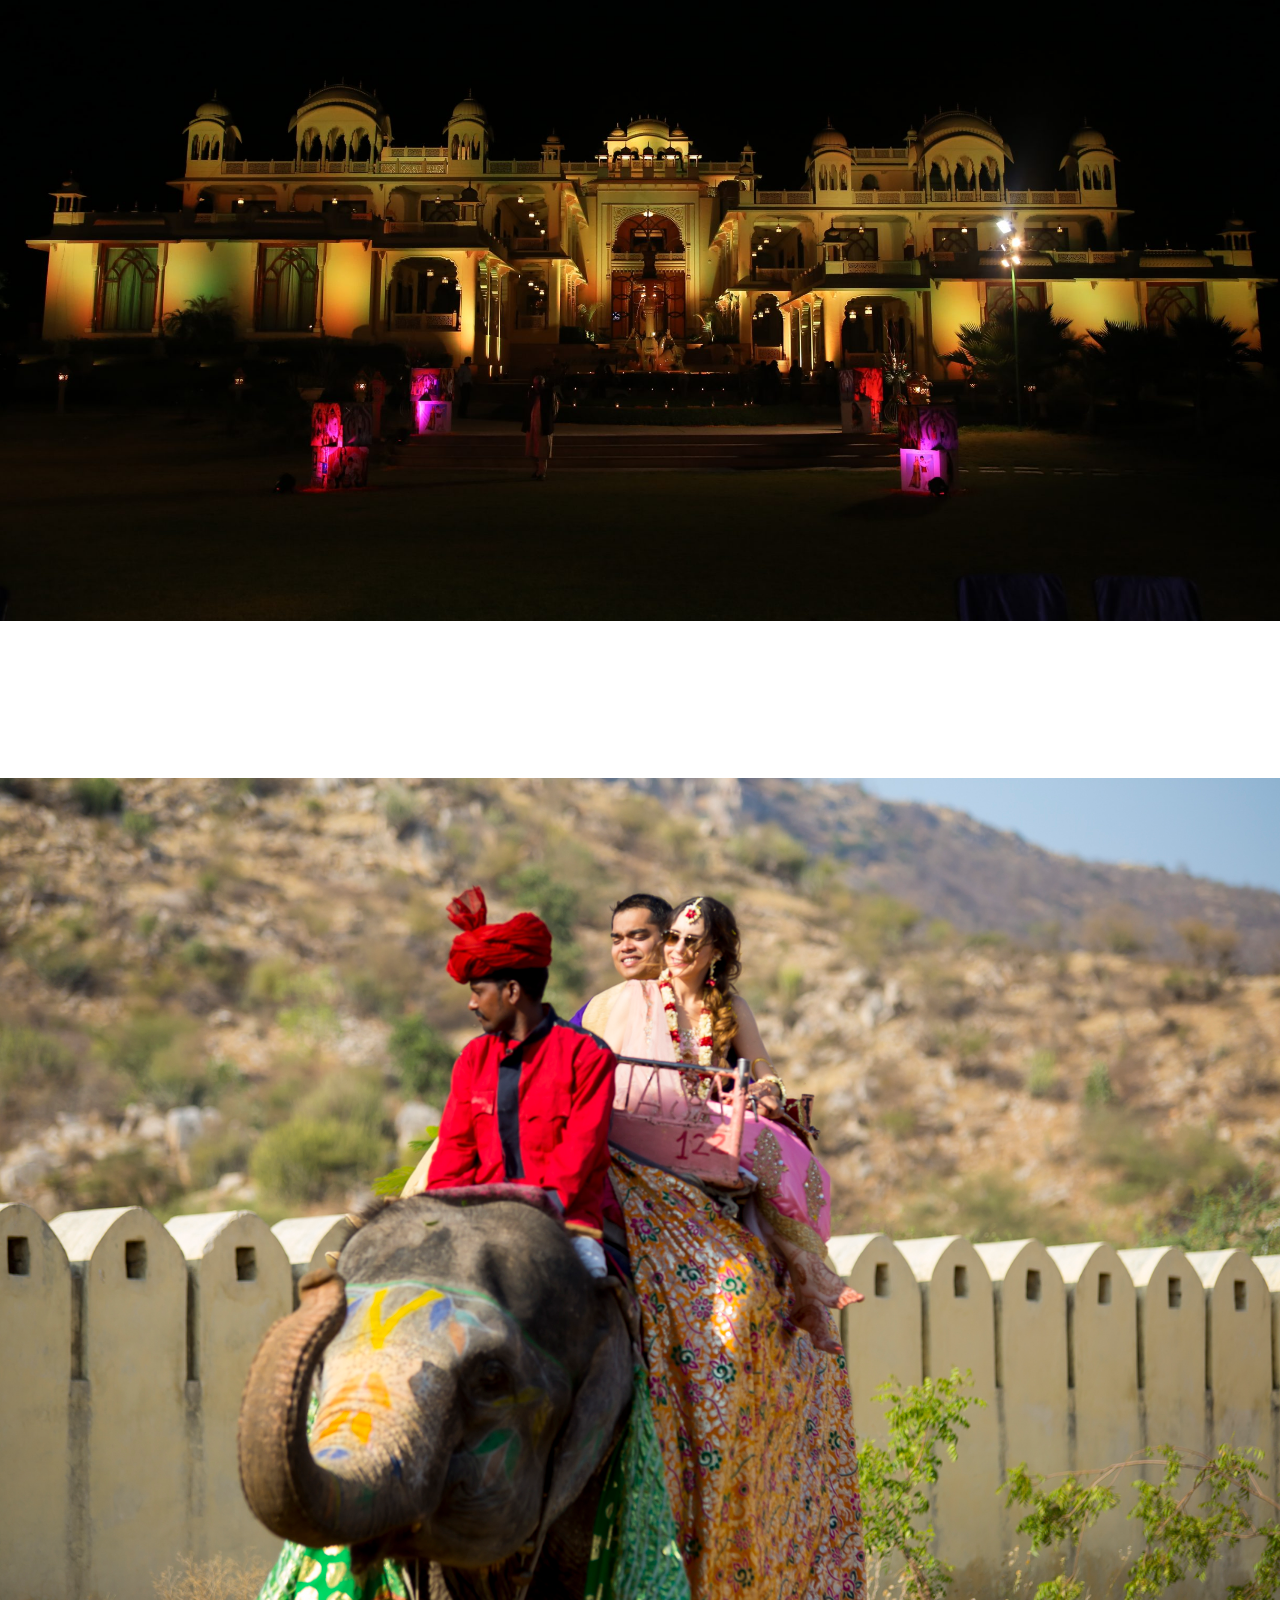
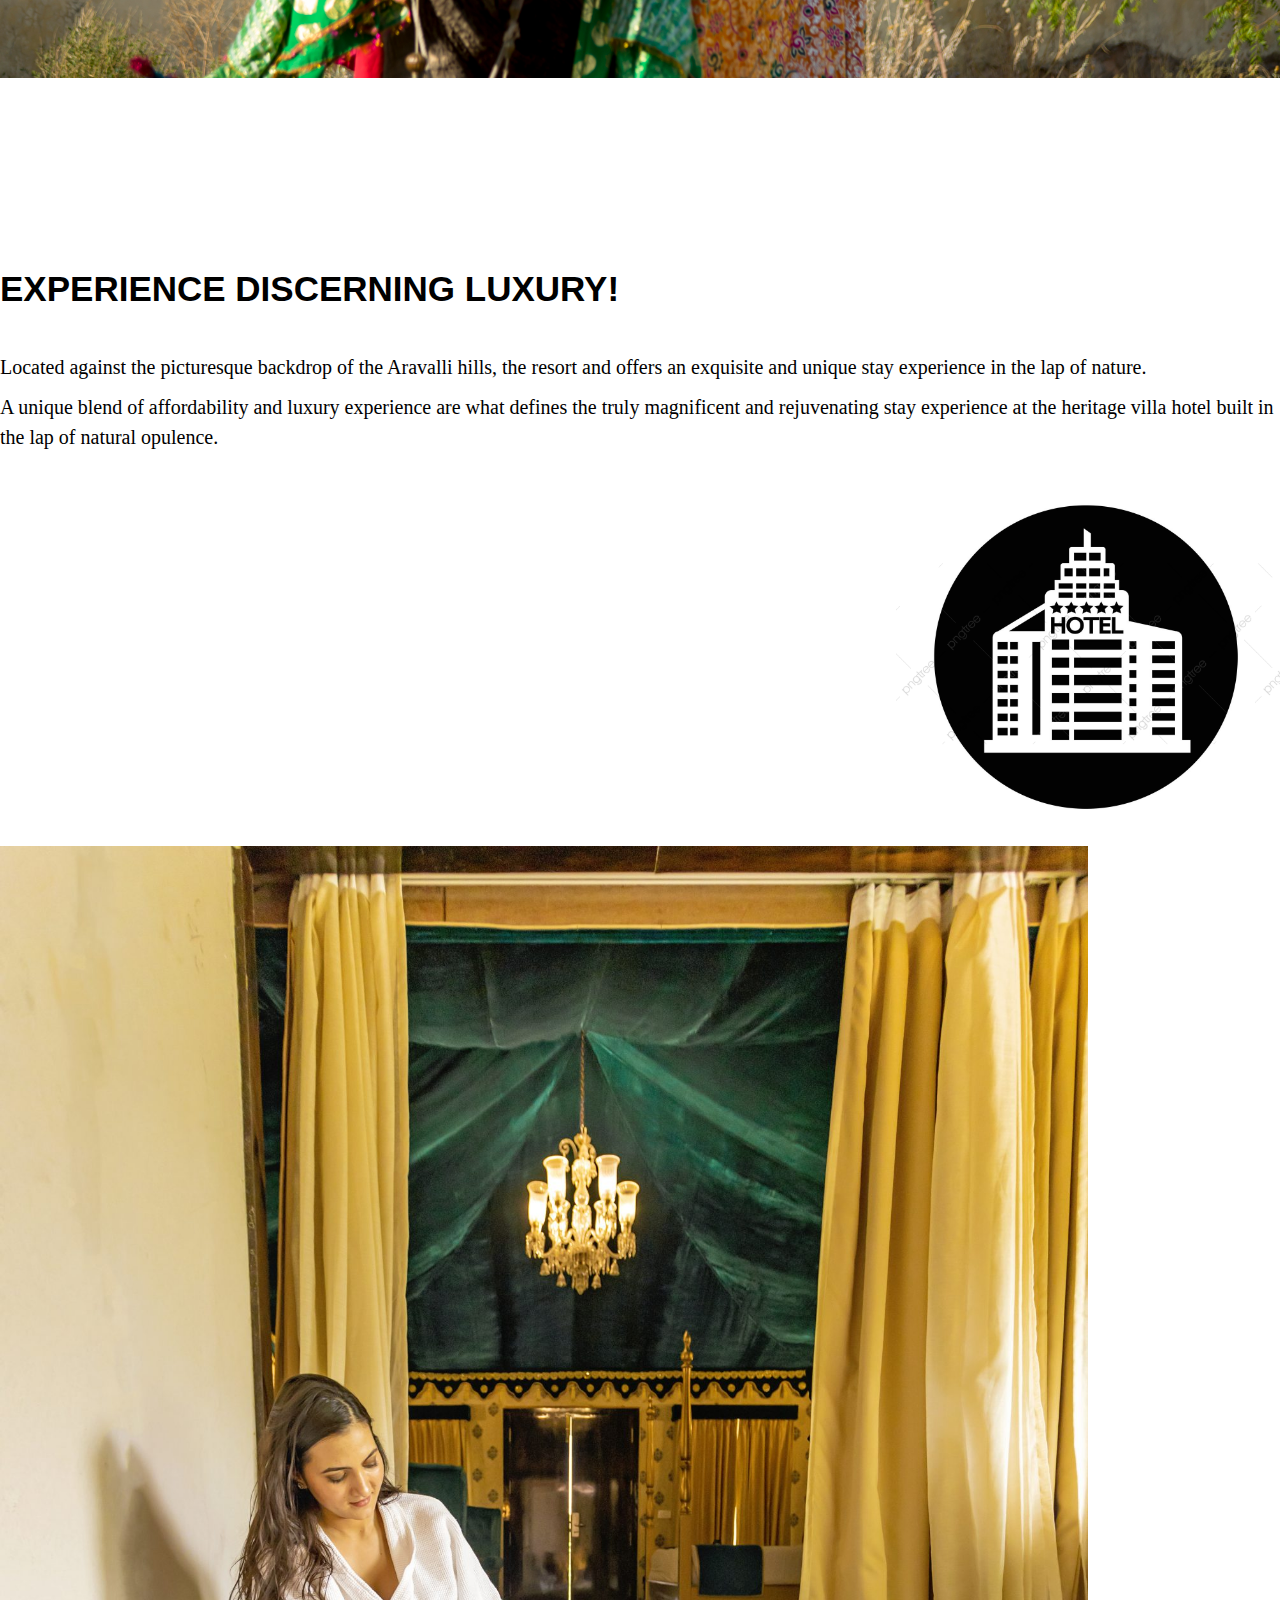
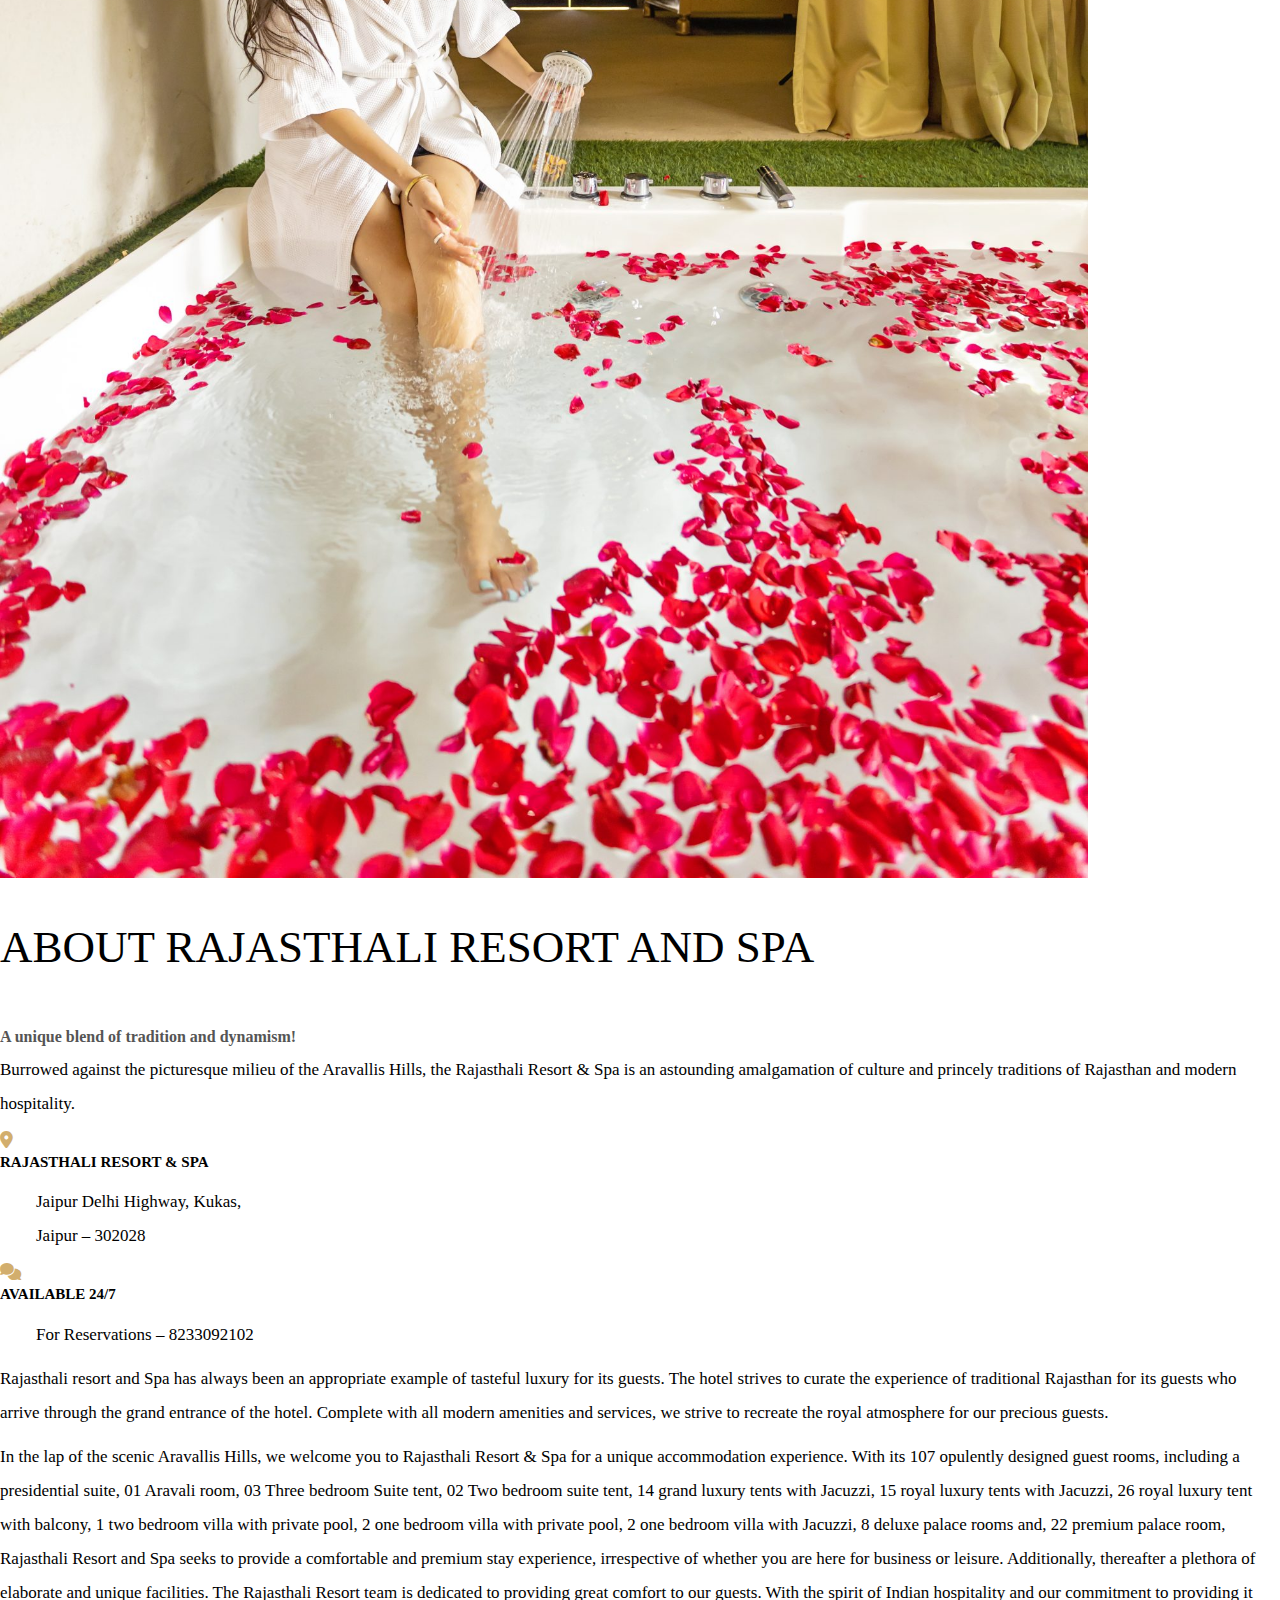
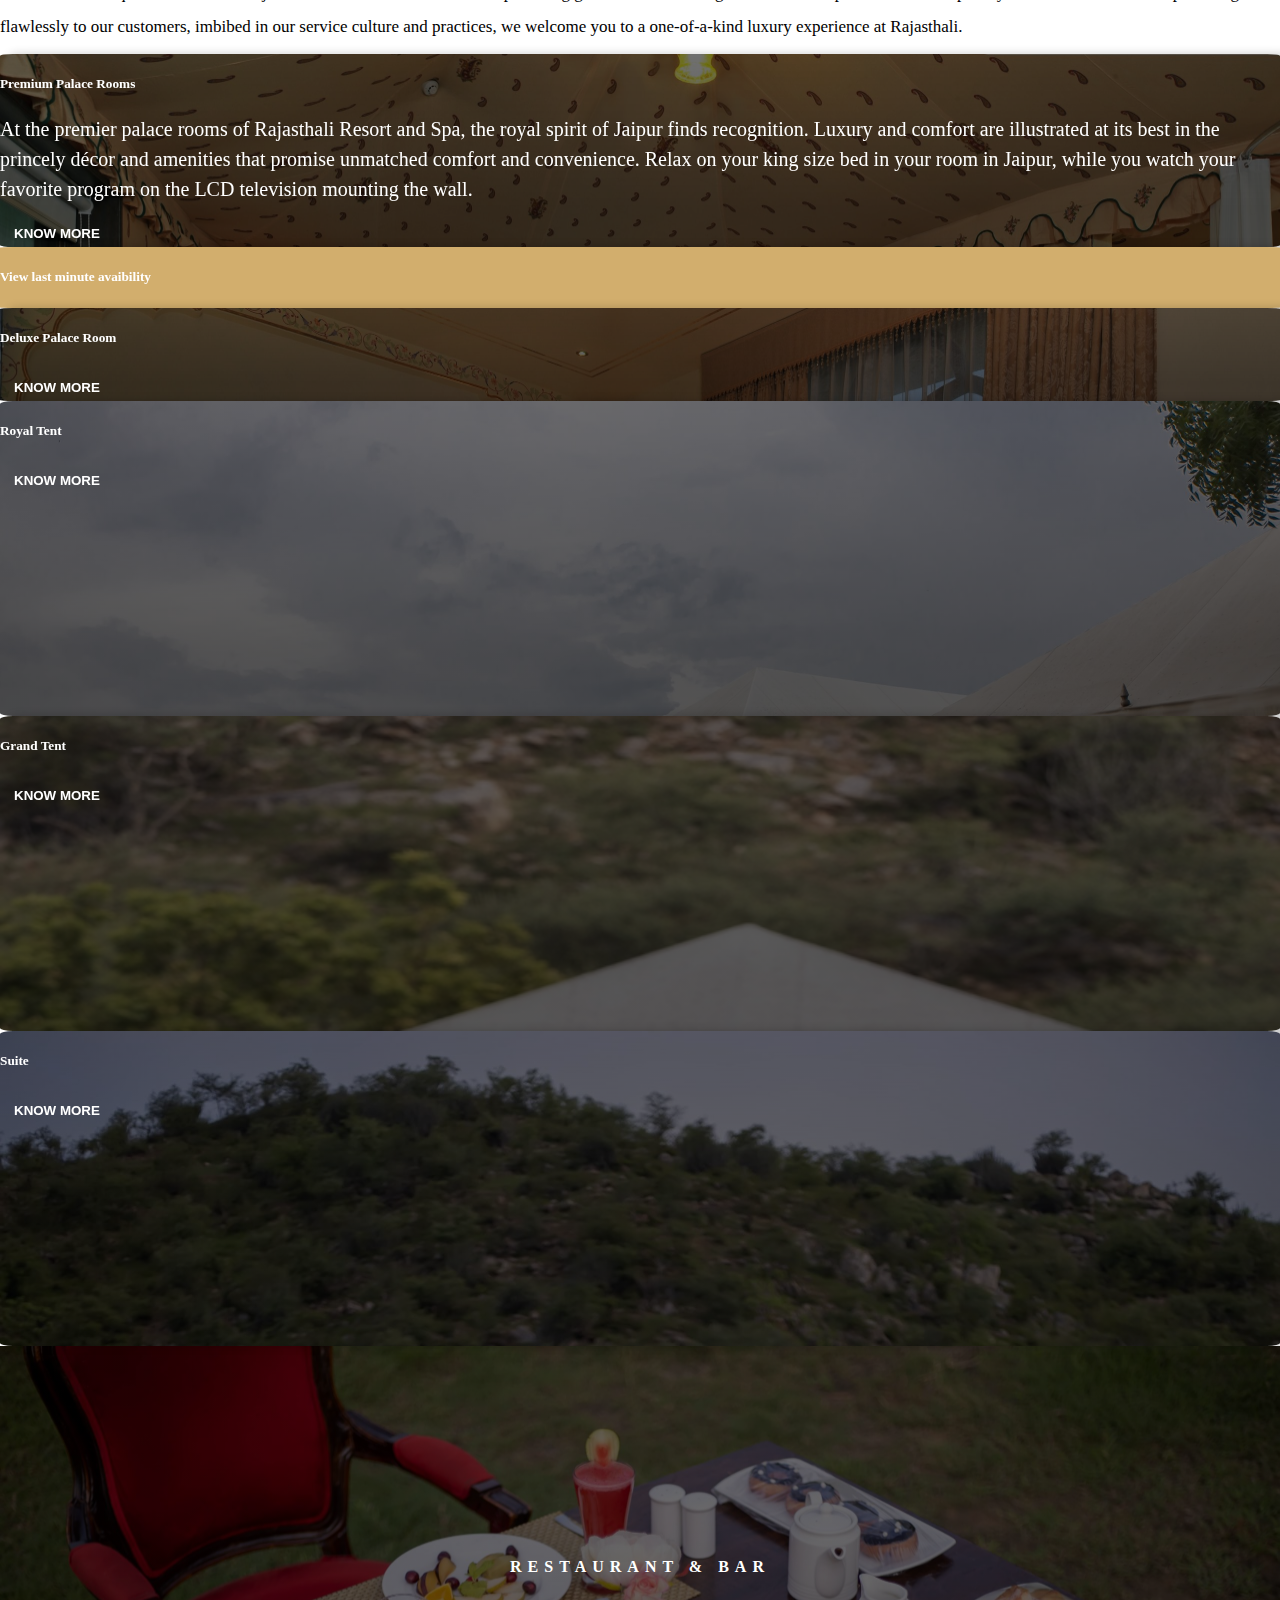
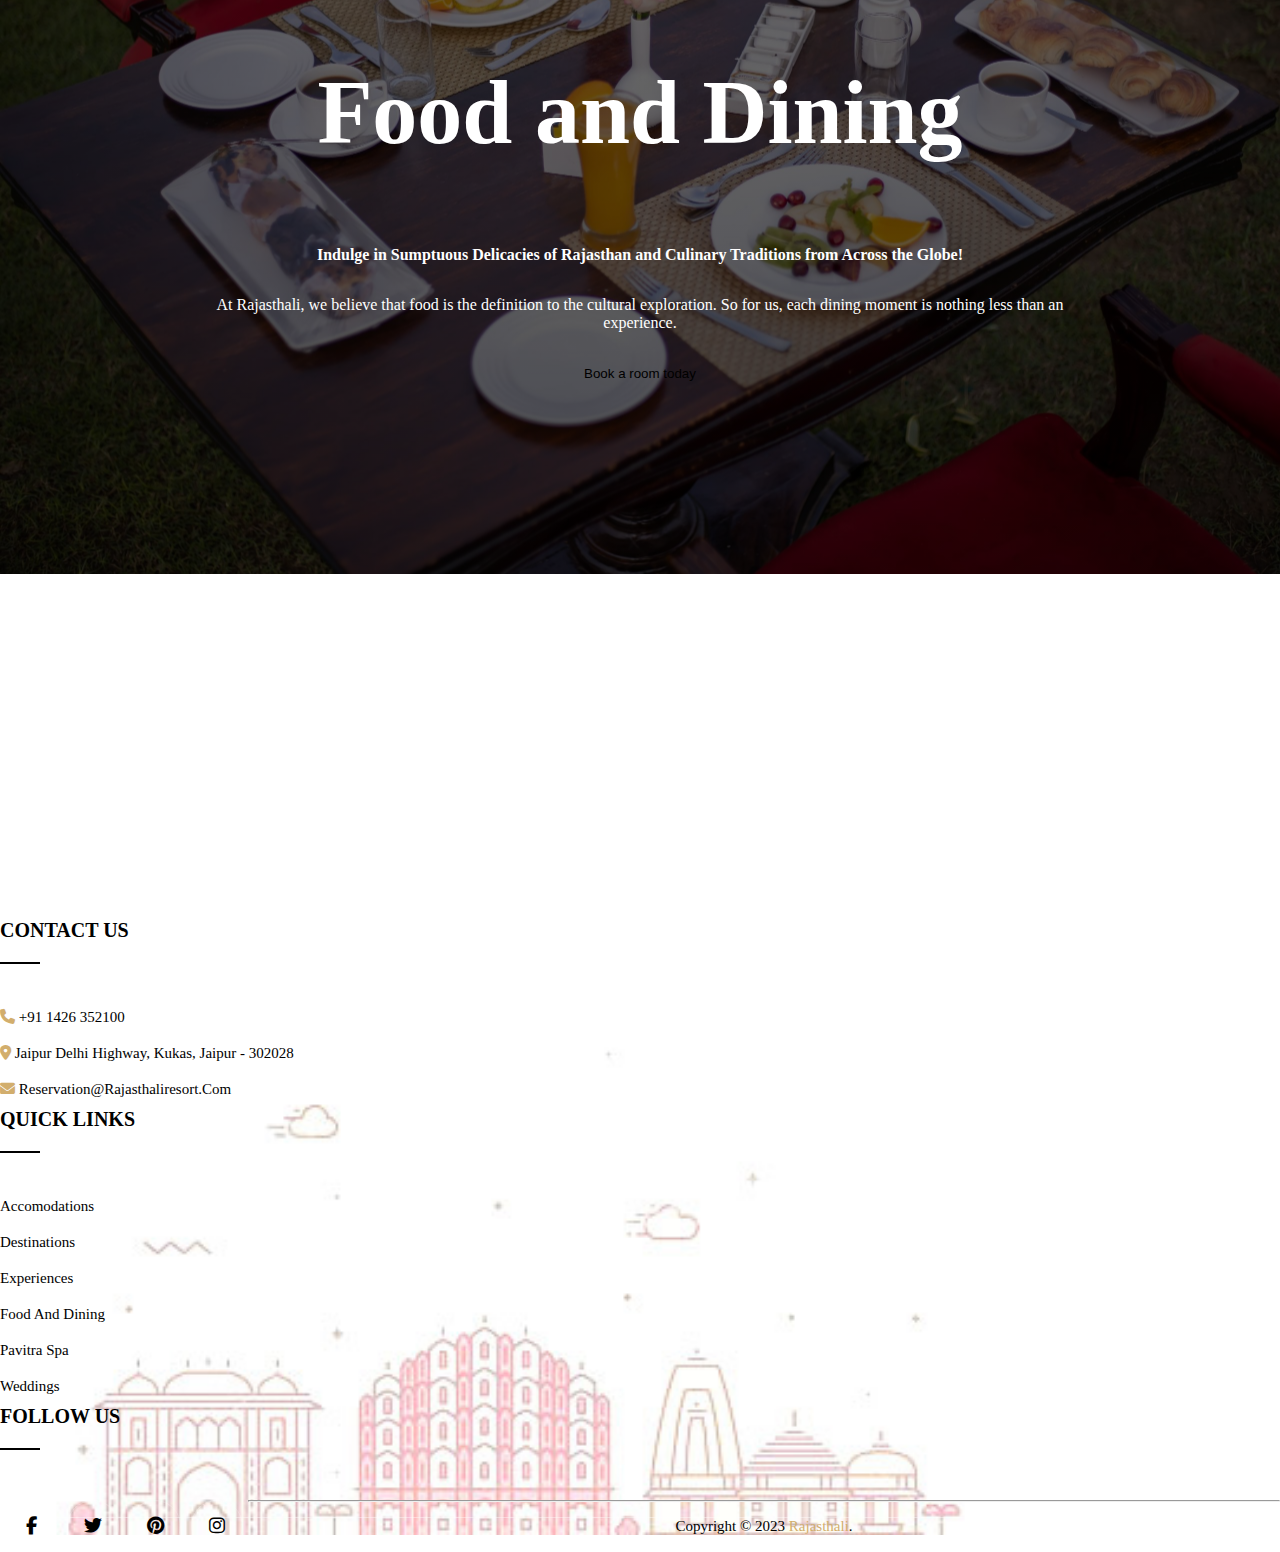
==== commit 7a953029: "all Changes" ====
--- a/index.html
+++ b/index.html
@@ -3,7 +3,7 @@
 <head>
   <meta charset="UTF-8">
   <meta name="viewport" content="width=device-width, initial-scale=1.0">
-  <title>Rajashtali | Rajasthali Luxury Resort</title>
+  <title>Rajasthali | Rajasthali Luxury Resort</title>
   <link rel="icon" type="image/x-icon" href="/images/logo.png">
   <link rel="stylesheet" href="https://stackpath.bootstrapcdn.com/bootstrap/5.0.0-alpha1/css/bootstrap.min.css" integrity="sha384-r4NyP46KrjDleawBgD5tp8Y7UzmLA05oM1iAEQ17CSuDqnUK2+k9luXQOfXJCJ4I" crossorigin="anonymous">
   <script src="https://cdn.jsdelivr.net/npm/popper.js@1.16.0/dist/umd/popper.min.js" integrity="sha384-Q6E9RHvbIyZFJoft+2mJbHaEWldlvI9IOYy5n3zV9zzTtmI3UksdQRVvoxMfooAo" crossorigin="anonymous"></script>
@@ -23,13 +23,13 @@
         <div class="collapse navbar-collapse" id="navbarNav">
           <ul class="navbar-nav mx-auto">
             <li class="nav-item active">
-              <a class="nav-link" href="#">Home <span class="sr-only">(current)</span></a>
+              <a class="nav-link" href="index.html">Home <span class="sr-only">(current)</span></a>
             </li>
               <li class="nav-item ">
-                <a class="nav-link" href="#">Accomodation </a>
-              </li>
-              <li class="nav-item ">
-                <a class="nav-link" href="#">Destinations </a>
+                <a class="nav-link" href="accomodation.html">Accomodation </a>
+              </li>
+              <li class="nav-item ">
+                <a class="nav-link" href="destination.html">Destinations </a>
               </li>
               <li class="nav-item">
                 <a class="nav-link" href="#">Weddings</a>
@@ -70,7 +70,7 @@
           <div class="carousel-item">
             <img class="d-block w-100" src="images/weddi-scaled.jpg" alt="Second slide">
             <div class="carousel-caption">
-                <h5 class="animated fadeIn">EXPERIENCES YOU'LL NEVER FORGET</h5>
+                <h5 class="animated fadeIn">MEMORABLE EXPERIENCES YOU'LL CHERISH FOR A LIFETIME</h5>
                 <p class="animated fadeIn">Heal you body and mind with best-in-class experiences.</p>
                 <button type="button" class="btn btn-outline-light animatedButton">Explore</button>
             </div>
@@ -97,7 +97,7 @@
         <div class="row m-5 p-5 pt-0">
             <div class="col-md-6 align-items-center">
                 <h2>EXPERIENCE DISCERNING LUXURY!</h2>
-                <p>Located against the picturesque backdrop of the Aravalli mountains, the resort and offers an exquisite and unique stay experience in the lap of nature. </p>
+                <p>Located against the picturesque backdrop of the Aravalli hills, the resort and offers an exquisite and unique stay experience in the lap of nature. </p>
                 <p>A unique blend of affordability and luxury experience are what defines the truly magnificent and rejuvenating stay experience at the heritage villa hotel built in the lap of natural opulence.</p>
                 <img src="images/hotellogo.jpg" alt="hotellogo" width="30%" height="20%" id="logo">
             </div>
@@ -119,7 +119,7 @@
                             <i class="fa-solid fa-location-dot fa-beat-fade" style="color: #d2ae6d;"></i>
                         </div>
                         <div class="col-6 about-location" style="width: 70%;">
-                            <p>RAJASTHALI LUXURY RESORT</p>
+                            <p>RAJASTHALI RESORT & SPA</p>
                         </div>
                         <div class="col-12" style="padding-left: 36px; width: 80%;">
                             <p>Jaipur Delhi Highway, Kukas, </br>
@@ -143,7 +143,7 @@
                </div>
             </div>
             <div class="col-md-12">
-            <p>Built in  Rajasthali resort and Spa has always been an appropriate example of tasteful luxury for its guests. The hotel strives to curate the experience of traditional Rajasthan for its guests who come in through the grand entrance of the hotel. Complete with all modern amenities and services, we strive to recreate the royal atmosphere for our precious guests.</p>
+            <p>Rajasthali resort and Spa has always been an appropriate example of tasteful luxury for its guests. The hotel strives to curate the experience of traditional Rajasthan for its guests who arrive through the grand entrance of the hotel. Complete with all modern amenities and services, we strive to recreate the royal atmosphere for our precious guests.</p>
             <p>In the lap of the scenic Aravallis Hills, we welcome you to Rajasthali Resort & Spa for a unique accommodation experience. With its 107 opulently designed guest rooms, including a presidential suite, 01 Aravali room, 03 Three bedroom Suite tent, 02 Two bedroom suite tent, 14 grand luxury tents with Jacuzzi, 15 royal luxury tents with Jacuzzi, 26 royal luxury tent with balcony, 1 two bedroom villa with private pool,  2 one bedroom villa with private pool, 2 one bedroom villa with Jacuzzi, 8 deluxe palace rooms and, 22 premium palace room,  Rajasthali Resort and Spa seeks to provide a comfortable and premium stay experience, irrespective of whether you are here for business or leisure. Additionally, thereafter a plethora of elaborate and unique facilities. The Rajasthali Resort team is dedicated to providing great comfort to our guests.  With the spirit of Indian hospitality and our commitment to providing it flawlessly to our customers, imbibed in our service culture and practices, we welcome you to a one-of-a-kind luxury experience at Rajasthali.</p>
             </div>
         </div>
@@ -267,7 +267,7 @@
         <hr />
             <div class="row">
                 <div class="col-lg-12 col-sm-12 col-xs-12">
-                    <p class="copyright">Copyright © 2023 <a href="#">Rajashtali</a>.</p>
+                    <p class="copyright">Copyright © 2023 <a href="#">Rajasthali</a>.</p>
                 </div><!--- END COL -->                 
             </div><!--- END ROW -->                 
         </div><!--- END CONTAINER -->
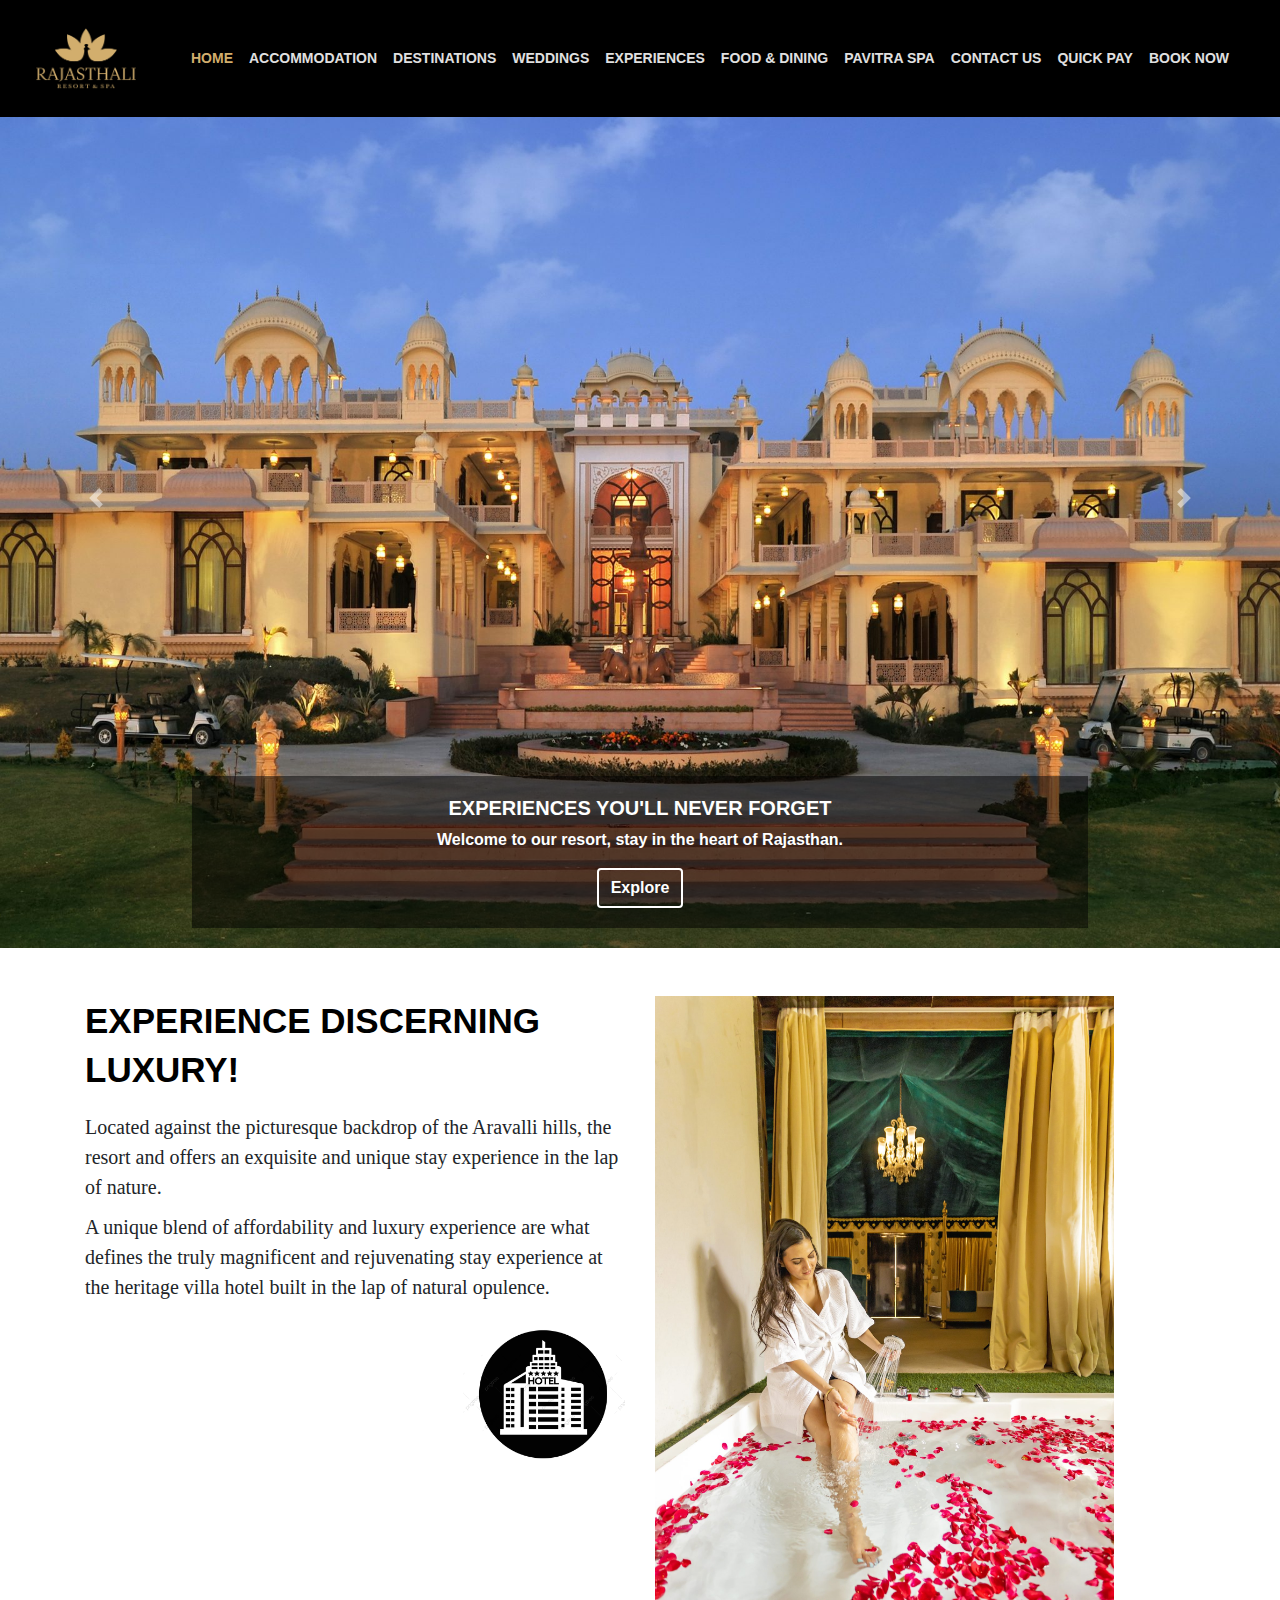
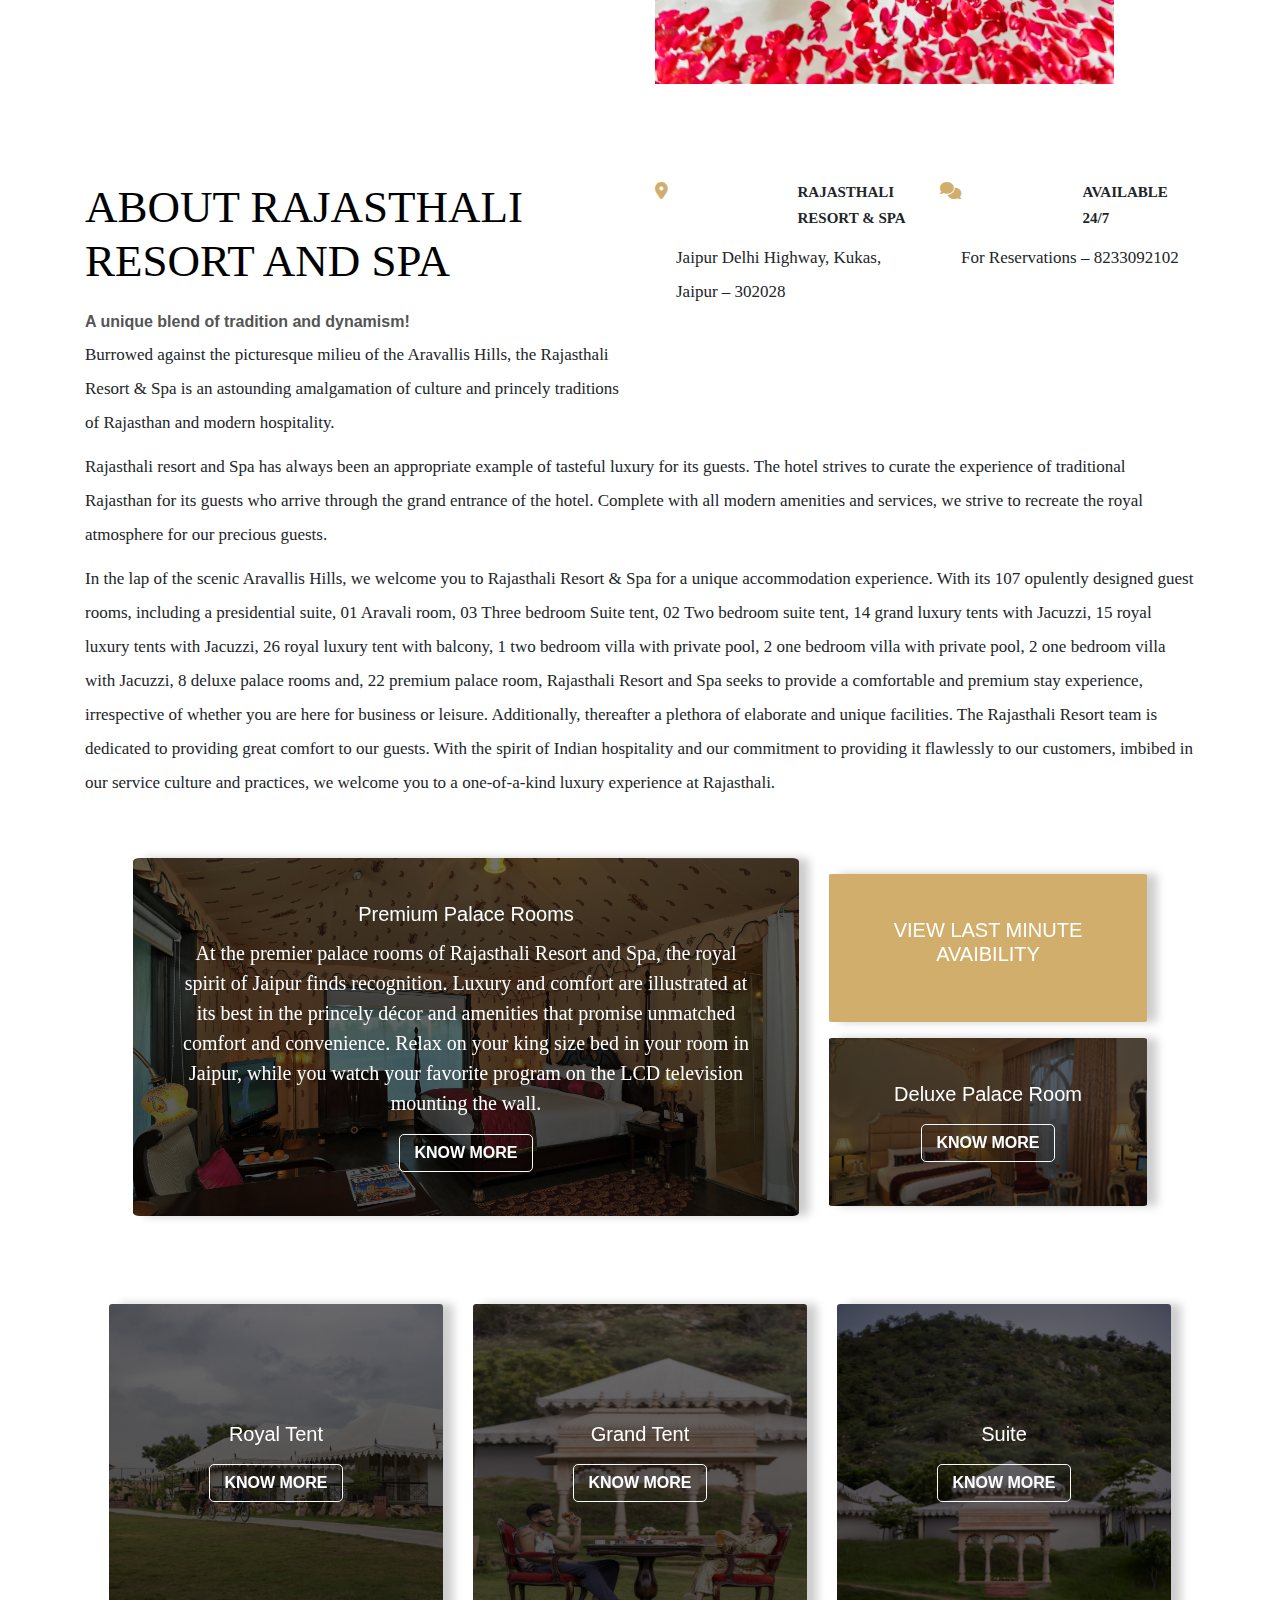
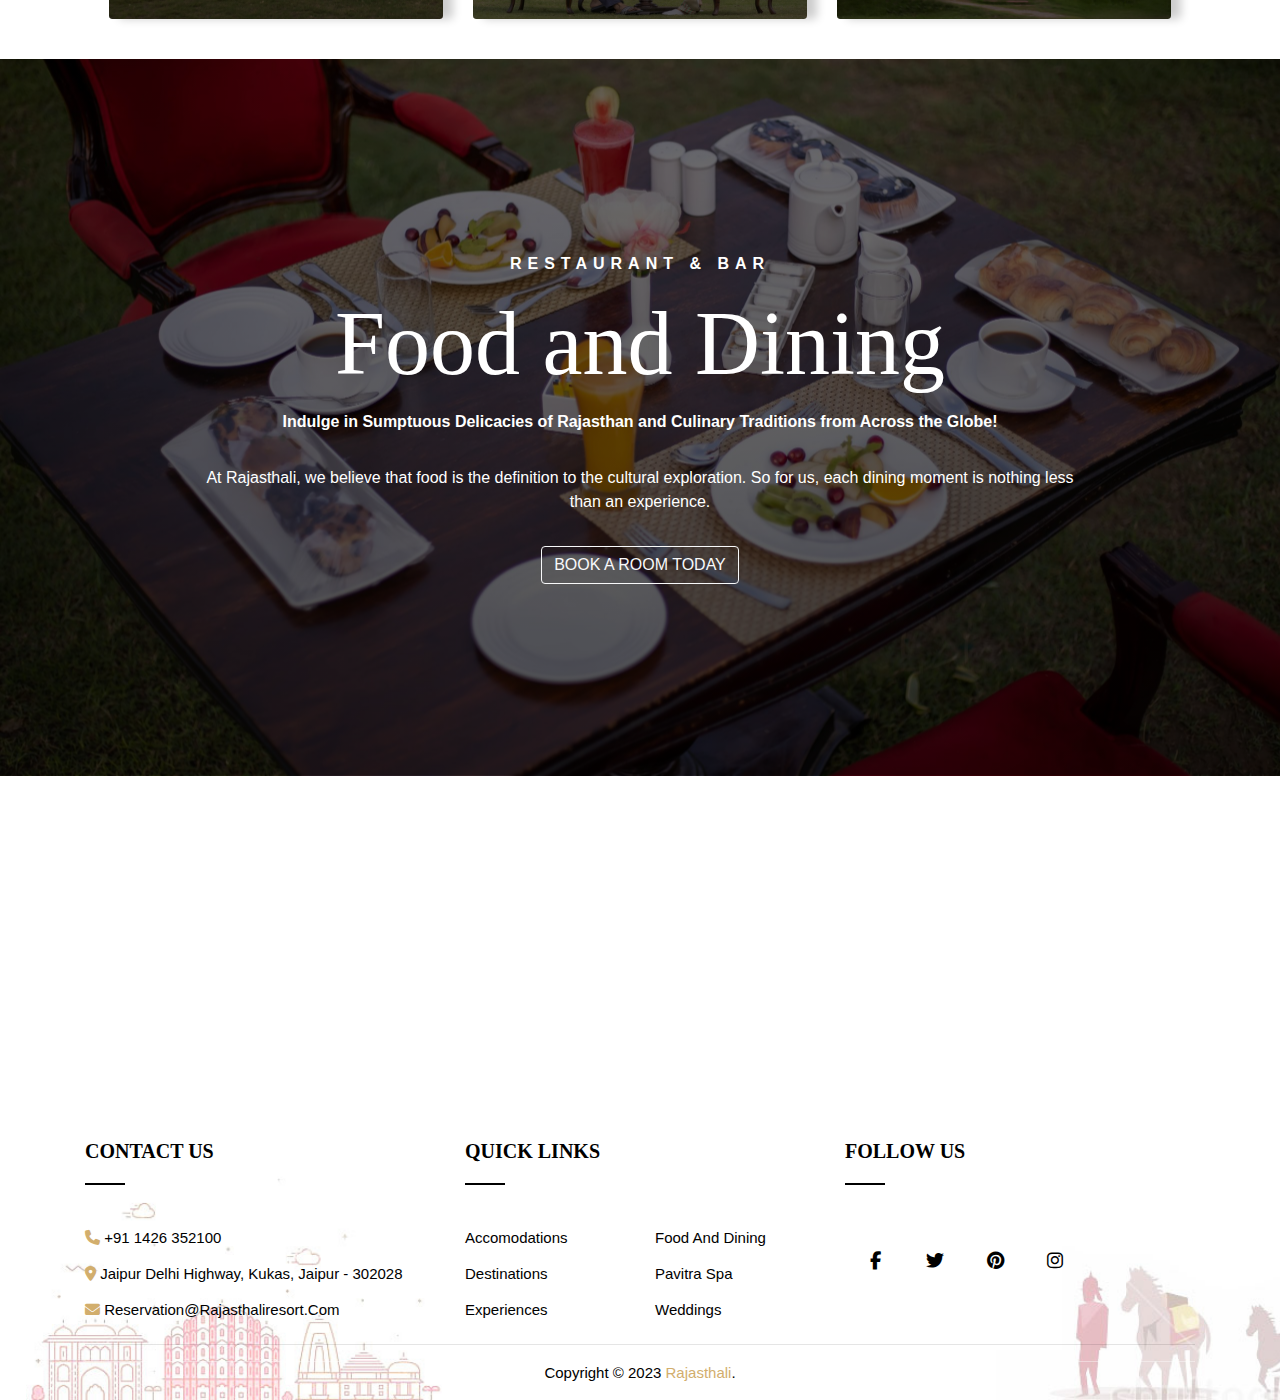
==== commit e502dae6: "updated" ====
--- a/index.html
+++ b/index.html
@@ -1,327 +1,383 @@
 <!DOCTYPE html>
 <html lang="en">
+
 <head>
   <meta charset="UTF-8">
   <meta name="viewport" content="width=device-width, initial-scale=1.0">
   <title>Rajasthali | Rajasthali Luxury Resort</title>
   <link rel="icon" type="image/x-icon" href="/images/logo.png">
-  <link rel="stylesheet" href="https://stackpath.bootstrapcdn.com/bootstrap/5.0.0-alpha1/css/bootstrap.min.css" integrity="sha384-r4NyP46KrjDleawBgD5tp8Y7UzmLA05oM1iAEQ17CSuDqnUK2+k9luXQOfXJCJ4I" crossorigin="anonymous">
-  <script src="https://cdn.jsdelivr.net/npm/popper.js@1.16.0/dist/umd/popper.min.js" integrity="sha384-Q6E9RHvbIyZFJoft+2mJbHaEWldlvI9IOYy5n3zV9zzTtmI3UksdQRVvoxMfooAo" crossorigin="anonymous"></script>
-  <script src="https://stackpath.bootstrapcdn.com/bootstrap/5.0.0-alpha1/js/bootstrap.min.js" integrity="sha384-oesi62hOLfzrys4LxRF63OJCXdXDipiYWBnvTl9Y9/TRlw5xlKIEHpNyvvDShgf/" crossorigin="anonymous"></script>
-  <link rel="stylesheet" href="css/index.css"/>
+  <link rel="stylesheet" href="https://stackpath.bootstrapcdn.com/bootstrap/5.0.0-alpha1/css/bootstrap.min.css"
+    integrity="sha384-r4NyP46KrjDleawBgD5tp8Y7UzmLA05oM1iAEQ17CSuDqnUK2+k9luXQOfXJCJ4I" crossorigin="anonymous">
+  <link rel="stylesheet" href="https://maxcdn.bootstrapcdn.com/bootstrap/4.5.2/css/bootstrap.min.css">
+  <link rel="stylesheet" href="css/index.css" />
   <link href="https://cdnjs.cloudflare.com/ajax/libs/font-awesome/6.2.0/css/all.min.css" rel="stylesheet">
+  <!-- Add this script tag after including the Bootstrap CSS and JavaScript files -->
+  <script src="https://code.jquery.com/jquery-3.6.0.min.js"></script>
+  <script src="https://cdn.jsdelivr.net/npm/bootstrap@5.5.2/dist/js/bootstrap.bundle.min.js"></script>
+
   <!-- Bootstrap CSS and JS -->
-<script src="https://code.jquery.com/jquery-3.6.0.min.js"></script>
-
 </head>
+
 <body>
-    <div class="container-fluid position-absolute">
+  <div class="container-fluid ">
     <nav class="navbar navbar-expand-lg fixed-top">
-        <button class="navbar-toggler" type="button" data-toggle="collapse" data-target="#navbarNav" aria-controls="navbarNav" aria-expanded="false" aria-label="Toggle navigation">
-          <span class="navbar-toggler-icon"></span>
-        </button>
-        <div class="collapse navbar-collapse" id="navbarNav">
-          <ul class="navbar-nav mx-auto">
-            <li class="nav-item active">
-              <a class="nav-link" href="index.html">Home <span class="sr-only">(current)</span></a>
-            </li>
-              <li class="nav-item ">
-                <a class="nav-link" href="accomodation.html">Accomodation </a>
+      <div class="logo"><a href="#"><img src="images/logo.png" width="100px" height="80px" /></a></div>
+      <button class="navbar-toggler" type="button" data-toggle="collapse" data-target="#navbarNav"
+        aria-controls="navbarNav" aria-expanded="false" aria-label="Toggle navigation">
+        <span class="navbar-toggler-icon"><i class="fa-solid fa-bars" style="font-size: 25px;"></i></span>
+      </button>
+      <div class="collapse navbar-collapse" id="navbarNav">
+        <ul class="navbar-nav mx-auto">
+          <li class="nav-item active">
+            <a class="nav-link" href="index.html">Home <span class="sr-only">(current)</span></a>
+          </li>
+          <li class="nav-item">
+            <a class="nav-link" href="accomodation.html">Accommodation</a>
+          </li>
+          <li class="nav-item">
+            <a class="nav-link" href="destination.html">Destinations</a>
+          </li>
+          <li class="nav-item">
+            <a class="nav-link" href="weddings.html">Weddings</a>
+          </li>
+          <li class="nav-item">
+            <a class="nav-link" href="experiences.html">Experiences</a>
+          </li>
+          <!-- <li class="nav-item">
+            <a href="#"><img src="images/logo.png" width="100px" height="80px"></a>
+          </li> -->
+          <li class="nav-item">
+            <a class="nav-link" href="food&dining.html">Food & Dining</a>
+          </li>
+          <li class="nav-item">
+            <a class="nav-link" href="pavitra-spa.html">Pavitra Spa</a>
+          </li>
+          <li class="nav-item">
+            <a class="nav-link" href="contactus.html">Contact Us</a>
+          </li>
+          <li class="nav-item">
+            <a class="nav-link" href="#">Quick Pay</a>
+          </li>
+          <li class="nav-item">
+            <a class="nav-link" href="#">Book Now</a>
+          </li>
+        </ul>
+      </div>
+    </nav>
+
+
+  </div>
+  <div id="carouselExampleControls" class="carousel slide mt-5 " data-ride="carousel">
+    <div class="carousel-inner">
+      <div class="carousel-item active">
+        <img class="d-block w-100" src="images/front-scaled.jpg" alt="First slide">
+        <div class="carousel-caption">
+          <h5 class="animated fadeIn">EXPERIENCES YOU'LL NEVER FORGET</h5>
+          <p class="animated fadeIn">Welcome to our resort, stay in the heart of Rajasthan.</p>
+          <button type="button" class="btn btn-outline-light animatedButton">Explore</button>
+        </div>
+      </div>
+      <div class="carousel-item">
+        <img class="d-block w-100" src="images/weddi-scaled.jpg" alt="Second slide">
+        <div class="carousel-caption">
+          <h5 class="animated fadeIn">MEMORABLE EXPERIENCES YOU'LL CHERISH FOR A LIFETIME</h5>
+          <p class="animated fadeIn">Heal you body and mind with best-in-class experiences.</p>
+          <button type="button" class="btn btn-outline-light animatedButton">Explore</button>
+        </div>
+      </div>
+      <div class="carousel-item">
+        <img class="d-block w-100" src="images/wed.jpg" alt="Third slide">
+        <div class="carousel-caption">
+          <h5 class="animated fadeIn">EXPERIENCES YOU'LL NEVER FORGET</h5>
+          <p class="animated fadeIn">Discover a stay that defines a new dimension of luxury</p>
+          <button type="button" class="btn btn-outline-light animatedButton">Explore</button>
+        </div>
+      </div>
+    </div>
+    <a class="carousel-control-prev" href="#carouselExampleControls" role="button" data-slide="prev">
+      <span class="carousel-control-prev-icon" aria-hidden="true"></span>
+      <span class="sr-only">Previous</span>
+    </a>
+    <a class="carousel-control-next" href="#carouselExampleControls" role="button" data-slide="next">
+      <span class="carousel-control-next-icon" aria-hidden="true"></span>
+      <span class="sr-only">Next</span>
+    </a>
+  </div>
+  <div class="container center-container">
+    <div class="row p-0 mt-5 mb-5">
+      <div class="col-md-6 align-items-center">
+        <h2>EXPERIENCE DISCERNING LUXURY!</h2>
+        <p>Located against the picturesque backdrop of the Aravalli hills, the resort and offers an exquisite and unique
+          stay experience in the lap of nature. </p>
+        <p>A unique blend of affordability and luxury experience are what defines the truly magnificent and rejuvenating
+          stay experience at the heritage villa hotel built in the lap of natural opulence.</p>
+        <img src="images/hotellogo.jpg" alt="hotellogo" width="30%" height="20%" id="logo" class="hotellogo">
+      </div>
+      <div class="col-md-6">
+        <img src="images/hotel.jpg" alt="hotel image" width="85%" height="73%" id="scrolling-image">
+      </div>
+    </div>
+    <div class="row about-container  p-0 pt-5">
+      <div class="col-md-6">
+        <h2>About Rajasthali Resort and Spa</h2>
+        <b>A unique blend of tradition and dynamism!</b>
+        <p>Burrowed against the picturesque milieu of the Aravallis Hills, the Rajasthali Resort & Spa is an astounding
+          amalgamation of culture and princely traditions of Rajasthan and modern hospitality. </p>
+      </div>
+      <div class="col-md-6">
+        <div class="row">
+          <div class="col-md-6">
+            <div class="row">
+              <div class="col-6" style="width: 10%;">
+                <i class="fa-solid fa-location-dot fa-beat-fade" style="color: #d2ae6d;"></i>
+              </div>
+              <div class="col-6 about-location" style="width: 70%;">
+                <p>RAJASTHALI RESORT & SPA</p>
+              </div>
+              <div class="col-12" style="padding-left: 36px; width: 80%;">
+                <p>Jaipur Delhi Highway, Kukas, </br>
+                  Jaipur – 302028</p>
+              </div>
+            </div>
+          </div>
+          <div class="col-md-6">
+            <div class="row">
+              <div class="col-6" style="width: 10%;">
+                <i class="fa-solid fa-comments fa-flip" style="color: #d2ae6d;"></i>
+              </div>
+              <div class="col-6 about-location" style="width: 70%;">
+                <p>AVAILABLE 24/7</p>
+              </div>
+              <div class="col-12" style="padding-left: 36px; width: 80%;">
+                <p>For Reservations – 8233092102</p>
+              </div>
+            </div>
+          </div>
+        </div>
+      </div>
+      <div class="col-md-12">
+        <p>Rajasthali resort and Spa has always been an appropriate example of tasteful luxury for its guests. The hotel
+          strives to curate the experience of traditional Rajasthan for its guests who arrive through the grand entrance
+          of the hotel. Complete with all modern amenities and services, we strive to recreate the royal atmosphere for
+          our precious guests.</p>
+        <p>In the lap of the scenic Aravallis Hills, we welcome you to Rajasthali Resort & Spa for a unique
+          accommodation experience. With its 107 opulently designed guest rooms, including a presidential suite, 01
+          Aravali room, 03 Three bedroom Suite tent, 02 Two bedroom suite tent, 14 grand luxury tents with Jacuzzi, 15
+          royal luxury tents with Jacuzzi, 26 royal luxury tent with balcony, 1 two bedroom villa with private pool, 2
+          one bedroom villa with private pool, 2 one bedroom villa with Jacuzzi, 8 deluxe palace rooms and, 22 premium
+          palace room, Rajasthali Resort and Spa seeks to provide a comfortable and premium stay experience,
+          irrespective of whether you are here for business or leisure. Additionally, thereafter a plethora of elaborate
+          and unique facilities. The Rajasthali Resort team is dedicated to providing great comfort to our guests. With
+          the spirit of Indian hospitality and our commitment to providing it flawlessly to our customers, imbibed in
+          our service culture and practices, we welcome you to a one-of-a-kind luxury experience at Rajasthali.</p>
+      </div>
+    </div>
+    <div class="row p-5 pt-0 pb-0 bootstrap-cards">
+      <div class="col-sm-8 all-cards">
+        <div class="card text-center p-4 bootstrap-cards"
+          style="background-image: linear-gradient(180deg, rgba(0, 0, 0, 0.56) 0%, rgba(0, 0, 0, 0.65) 80%), url('images/10-scaled.jpg'); background-size: cover; border-radius: 1%;">
+          <div class="card-body d-flex flex-column justify-content-center align-items-center">
+            <h5 class="card-title">Premium Palace Rooms</h5>
+            <p class="card-text">At the premier palace rooms of Rajasthali Resort and Spa, the royal spirit of Jaipur
+              finds recognition. Luxury and comfort are illustrated at its best in the princely décor and amenities that
+              promise unmatched comfort and convenience. Relax on your king size bed in your room in Jaipur, while you
+              watch your favorite program on the LCD television mounting the wall.</p>
+            <button type="button" class="btn btn-outline-light">Know More</button>
+          </div>
+        </div>
+      </div>
+      <div class="col-sm-4 mt-3">
+        <div class="card text-center p-4 "
+          style="background-image: linear-gradient(180deg, #d2ae6d 0%, #d2ae6d); background-size: cover; border-radius: 1%;">
+          <div class="card-body d-flex flex-column justify-content-center align-items-center">
+            <h5 class="card-title text-uppercase">View last minute avaibility</h5>
+          </div>
+        </div>
+        <div class="card text-center p-4 mt-3  "
+          style="background-image: linear-gradient(180deg, rgba(0, 0, 0, 0.56) 0%, rgba(0, 0, 0, 0.65) 80%), url('images/6-scaled.jpg'); background-size: cover; border-radius: 1%;">
+          <div class="card-body">
+            <h5 class="card-title">Deluxe Palace Room</h5>
+            <button type="button" class="btn btn-outline-light">Know More</button>
+          </div>
+        </div>
+      </div>
+    </div>
+    <div class="row p-4 bootstrap-cards">
+      <div class="col-sm-4 mt-3">
+        <div class="card text-center"
+          style="height: 35vh; background-image: linear-gradient(180deg, rgba(0, 0, 0, 0.56) 0%, rgba(0, 0, 0, 0.65) 80%), url('images/VR2_8895-1-scaled.jpg'); background-size: cover; border-radius: 1%;">
+          <div class="card-body d-flex flex-column justify-content-center align-items-center">
+            <h5 class="card-title">Royal Tent</h5>
+            <button type="button" class="btn btn-outline-light">Know More</button>
+          </div>
+        </div>
+      </div>
+      <div class="col-sm-4 mt-3">
+        <div class="card text-center"
+          style="height: 35vh; background-image: linear-gradient(180deg, rgba(0, 0, 0, 0.56) 0%, rgba(0, 0, 0, 0.65) 80%), url('images/vr2_8398-1-min-1.jpg'); background-size: cover; border-radius: 1%;">
+          <div class="card-body d-flex flex-column justify-content-center align-items-center">
+            <h5 class="card-title">Grand Tent</h5>
+            <button type="button" class="btn btn-outline-light">Know More</button>
+          </div>
+        </div>
+      </div>
+      <div class="col-sm-4 mt-3">
+        <div class="card text-center"
+          style="height: 35vh; background-image: linear-gradient(180deg, rgba(0, 0, 0, 0.56) 0%, rgba(0, 0, 0, 0.65) 80%), url('images/VR2_8354-min-scaled.jpg'); background-size: cover; border-radius: 1%;">
+          <div class="card-body d-flex flex-column justify-content-center align-items-center">
+            <h5 class="card-title">Suite</h5>
+            <button type="button" class="btn btn-outline-light">Know More</button>
+          </div>
+        </div>
+      </div>
+    </div>
+  </div>
+  <div class="container-fluid full-background mt-3">
+    <div class="row">
+      <div class="col-md-12">
+        <h3>RESTAURANT & BAR</h3>
+        <h2>Food and Dining</h2>
+        <p><strong>Indulge in Sumptuous Delicacies of Rajasthan and Culinary Traditions from Across the Globe!</strong>
+        </p>
+        <p>At Rajasthali, we believe that food is the definition to the cultural exploration. So for us, each dining
+          moment is nothing less than an experience.</p>
+        <button type="button" class="btn btn-outline-light text-uppercase">Book a room today</button>
+      </div>
+    </div>
+  </div>
+  <div class="container-fluid pt-3">
+    <div class="row">
+      <div class="col-md-12">
+        <iframe
+          src="https://www.google.com/maps/embed?pb=!1m14!1m8!1m3!1d28426.58848036647!2d75.904872!3d27.051533!3m2!1i1024!2i768!4f13.1!3m3!1m2!1s0x396daff37aaaaaab%3A0xe247584cc86c7d1e!2sRAJASTHALI%20RESORT%20%26%20SPA!5e0!3m2!1sen!2sin!4v1694326022153!5m2!1sen!2sin"
+          width="100%" height="300vh" style="border:0;" allowfullscreen="" loading="lazy"
+          referrerpolicy="no-referrer-when-downgrade"></iframe>
+      </div>
+    </div>
+  </div>
+  <div class="footer">
+    <div class="container">
+      <div class="row">
+        <div class="col-lg-4 col-sm-4 col-xs-12">
+          <div class="single_footer">
+            <h4>Contact Us</h4>
+            <ul>
+              <li><a href="#"><i class="fa-solid fa-phone fa-shake" style="color: #d2ae6d;"></i> +91 1426 352100</a>
               </li>
-              <li class="nav-item ">
-                <a class="nav-link" href="destination.html">Destinations </a>
-              </li>
-              <li class="nav-item">
-                <a class="nav-link" href="#">Weddings</a>
-              </li>
-              <li class="nav-item">
-                <a class="nav-link" href="#">Experiences</a>
-              </li>
-            <a href="#"><img src="images/logo.png" width="100px" height="80px"></a>
-            <li class="nav-item">
-              <a class="nav-link" href="#">Food & Dining</a>
-            </li>
-            <li class="nav-item ">
-                <a class="nav-link" href="#">Pavitra Spa </a>
-              </li>
-              <li class="nav-item ">
-                <a class="nav-link" href="#">Contact Us </a>
-              </li>
-              <li class="nav-item ">
-                <a class="nav-link" href="#">Quick Pay </a>
-              </li>
-              <li class="nav-item ">
-                <a class="nav-link" href="#">Book Now </a>
-              </li>
-          </ul>
-        </div>
-      </nav>
-    </div>
-      <div id="carouselExampleControls" class="carousel slide mt-0" data-ride="carousel">
-        <div class="carousel-inner">
-          <div class="carousel-item active">
-            <img class="d-block w-100" src="images/front-scaled.jpg" alt="First slide">
-            <div class="carousel-caption">
-                <h5 class="animated fadeIn">EXPERIENCES YOU'LL NEVER FORGET</h5>
-                <p class="animated fadeIn">Welcome to our resort, stay in the heart of Rajasthan.</p>
-                <button type="button" class="btn btn-outline-light animatedButton">Explore</button>
+              <li><a href="#"><i class="fa-solid fa-location-dot fa-beat-fade" style="color: #d2ae6d;"></i> Jaipur Delhi
+                  Highway, Kukas, Jaipur - 302028</a></li>
+              <li><a href="#"><i class="fa-solid fa-envelope fa-fade" style="color: #d2ae6d;"></i>
+                  reservation@rajasthaliresort.com </a></li>
+            </ul>
+          </div>
+        </div><!--- END COL -->
+        <div class="col-md-4 col-sm-4 col-xs-12">
+          <div class="single_footer single_footer_address">
+            <h4>Quick Links</h4>
+            <div class="row">
+              <div class="col-md-6">
+                <ul>
+                  <li><a href="#">Accomodations</a></li>
+                  <li><a href="#">Destinations</a></li>
+                  <li><a href="#">Experiences </a></li>
+                </ul>
+              </div>
+              <div class="col-md-6">
+                <ul>
+                  <li><a href="#">Food and Dining</a></li>
+                  <li><a href="#">Pavitra Spa</a></li>
+                  <li><a href="#">Weddings</a></li>
+                </ul>
+              </div>
             </div>
           </div>
-          <div class="carousel-item">
-            <img class="d-block w-100" src="images/weddi-scaled.jpg" alt="Second slide">
-            <div class="carousel-caption">
-                <h5 class="animated fadeIn">MEMORABLE EXPERIENCES YOU'LL CHERISH FOR A LIFETIME</h5>
-                <p class="animated fadeIn">Heal you body and mind with best-in-class experiences.</p>
-                <button type="button" class="btn btn-outline-light animatedButton">Explore</button>
-            </div>
-          </div>
-          <div class="carousel-item">
-            <img class="d-block w-100" src="images/wed.jpg" alt="Third slide">
-            <div class="carousel-caption">
-                <h5 class="animated fadeIn">EXPERIENCES YOU'LL NEVER FORGET</h5>
-                <p class="animated fadeIn">Discover a stay that defines a new dimension of luxury</p>
-                <button type="button" class="btn btn-outline-light animatedButton">Explore</button>
-            </div>
-          </div>
-        </div>
-        <a class="carousel-control-prev" href="#carouselExampleControls" role="button" data-slide="prev">
-          <span class="carousel-control-prev-icon" aria-hidden="true"></span>
-          <span class="sr-only">Previous</span>
-        </a>
-        <a class="carousel-control-next" href="#carouselExampleControls" role="button" data-slide="next">
-          <span class="carousel-control-next-icon" aria-hidden="true"></span>
-          <span class="sr-only">Next</span>
-        </a>
-      </div>
-      <div class="container center-container">
-        <div class="row m-5 p-5 pt-0">
-            <div class="col-md-6 align-items-center">
-                <h2>EXPERIENCE DISCERNING LUXURY!</h2>
-                <p>Located against the picturesque backdrop of the Aravalli hills, the resort and offers an exquisite and unique stay experience in the lap of nature. </p>
-                <p>A unique blend of affordability and luxury experience are what defines the truly magnificent and rejuvenating stay experience at the heritage villa hotel built in the lap of natural opulence.</p>
-                <img src="images/hotellogo.jpg" alt="hotellogo" width="30%" height="20%" id="logo">
-            </div>
-            <div class="col-md-6">
-                <img src="images/hotel.jpg" alt="hotel image" width="85%" height="73%" id="scrolling-image">
-            </div>
-        </div>
-        <div class="row about-container p-5 pt-0">
-            <div class="col-md-6">
-                <h2>About Rajasthali Resort and Spa</h2>
-                <b>A unique blend of tradition and dynamism!</b>
-                <p>Burrowed against the picturesque milieu of the Aravallis Hills, the Rajasthali Resort & Spa is an astounding amalgamation of culture and princely traditions of Rajasthan and modern hospitality. </p>
-            </div>
-            <div class="col-md-6">
-               <div class="row">
-                <div class="col-md-6">
-                    <div class="row">
-                        <div class="col-6" style="width: 10%;">
-                            <i class="fa-solid fa-location-dot fa-beat-fade" style="color: #d2ae6d;"></i>
-                        </div>
-                        <div class="col-6 about-location" style="width: 70%;">
-                            <p>RAJASTHALI RESORT & SPA</p>
-                        </div>
-                        <div class="col-12" style="padding-left: 36px; width: 80%;">
-                            <p>Jaipur Delhi Highway, Kukas, </br>
-                                Jaipur – 302028</p>
-                        </div>
-                    </div>
-                </div>
-                <div class="col-md-6">
-                    <div class="row">
-                        <div class="col-6" style="width: 10%;">
-                            <i class="fa-solid fa-comments fa-flip" style="color: #d2ae6d;"></i>
-                        </div>
-                        <div class="col-6 about-location" style="width: 70%;">
-                            <p>AVAILABLE 24/7</p>
-                        </div>
-                        <div class="col-12" style="padding-left: 36px; width: 80%;">
-                            <p>For Reservations – 8233092102</p>
-                        </div>
-                    </div>
-                </div>
-               </div>
-            </div>
-            <div class="col-md-12">
-            <p>Rajasthali resort and Spa has always been an appropriate example of tasteful luxury for its guests. The hotel strives to curate the experience of traditional Rajasthan for its guests who arrive through the grand entrance of the hotel. Complete with all modern amenities and services, we strive to recreate the royal atmosphere for our precious guests.</p>
-            <p>In the lap of the scenic Aravallis Hills, we welcome you to Rajasthali Resort & Spa for a unique accommodation experience. With its 107 opulently designed guest rooms, including a presidential suite, 01 Aravali room, 03 Three bedroom Suite tent, 02 Two bedroom suite tent, 14 grand luxury tents with Jacuzzi, 15 royal luxury tents with Jacuzzi, 26 royal luxury tent with balcony, 1 two bedroom villa with private pool,  2 one bedroom villa with private pool, 2 one bedroom villa with Jacuzzi, 8 deluxe palace rooms and, 22 premium palace room,  Rajasthali Resort and Spa seeks to provide a comfortable and premium stay experience, irrespective of whether you are here for business or leisure. Additionally, thereafter a plethora of elaborate and unique facilities. The Rajasthali Resort team is dedicated to providing great comfort to our guests.  With the spirit of Indian hospitality and our commitment to providing it flawlessly to our customers, imbibed in our service culture and practices, we welcome you to a one-of-a-kind luxury experience at Rajasthali.</p>
-            </div>
-        </div>
-        <div class="row p-5 pt-0 pb-0">
-            <div class="col-sm-8 all-cards">
-              <div class="card text-center p-4" style="background-image: linear-gradient(180deg, rgba(0, 0, 0, 0.56) 0%, rgba(0, 0, 0, 0.65) 80%), url('images/10-scaled.jpg'); background-size: cover; border-radius: 1%;">
-                <div class="card-body d-flex flex-column justify-content-center align-items-center">
-                  <h5 class="card-title">Premium Palace Rooms</h5>
-                  <p class="card-text">At the premier palace rooms of Rajasthali Resort and Spa, the royal spirit of Jaipur finds recognition. Luxury and comfort are illustrated at its best in the princely décor and amenities that promise unmatched comfort and convenience. Relax on your king size bed in your room in Jaipur, while you watch your favorite program on the LCD television mounting the wall.</p>
-                  <button type="button" class="btn btn-outline-light">Know More</button>
-                </div>
-              </div>
-            </div>
-            <div class="col-sm-4 mt-3">
-              <div class="card text-center p-4" style="background-image: linear-gradient(180deg, #d2ae6d 0%, #d2ae6d); background-size: cover; border-radius: 1%;">
-                <div class="card-body d-flex flex-column justify-content-center align-items-center">
-                  <h5 class="card-title text-uppercase">View last minute avaibility</h5>
-                </div>
-              </div>
-              <div class="card text-center p-4 mt-3" style="background-image: linear-gradient(180deg, rgba(0, 0, 0, 0.56) 0%, rgba(0, 0, 0, 0.65) 80%), url('images/6-scaled.jpg'); background-size: cover; border-radius: 1%;">
-                <div class="card-body">
-                  <h5 class="card-title">Deluxe Palace Room</h5>
-                  <button type="button" class="btn btn-outline-light">Know More</button>
-                </div>
-              </div>
-            </div>
-          </div>
-        <div class="row p-4">
-            <div class="col-sm-4">
-                <div class="card text-center" style="height: 35vh; background-image: linear-gradient(180deg, rgba(0, 0, 0, 0.56) 0%, rgba(0, 0, 0, 0.65) 80%), url('images/VR2_8895-1-scaled.jpg'); background-size: cover; border-radius: 1%;">
-                  <div class="card-body d-flex flex-column justify-content-center align-items-center">
-                    <h5 class="card-title">Royal Tent</h5>
-                    <button type="button" class="btn btn-outline-light">Know More</button>
-                  </div>
-                </div>
-              </div>
-              <div class="col-sm-4">
-                <div class="card text-center" style="height: 35vh; background-image: linear-gradient(180deg, rgba(0, 0, 0, 0.56) 0%, rgba(0, 0, 0, 0.65) 80%), url('images/vr2_8398-1-min-1.jpg'); background-size: cover; border-radius: 1%;">
-                  <div class="card-body d-flex flex-column justify-content-center align-items-center">
-                    <h5 class="card-title">Grand Tent</h5>
-                    <button type="button" class="btn btn-outline-light">Know More</button>
-                  </div>
-                </div>
-              </div>
-              <div class="col-sm-4">
-                <div class="card text-center" style="height: 35vh; background-image: linear-gradient(180deg, rgba(0, 0, 0, 0.56) 0%, rgba(0, 0, 0, 0.65) 80%), url('images/VR2_8354-min-scaled.jpg'); background-size: cover; border-radius: 1%;">
-                  <div class="card-body d-flex flex-column justify-content-center align-items-center">
-                    <h5 class="card-title">Suite</h5>
-                    <button type="button" class="btn btn-outline-light">Know More</button>
-                  </div>
-                </div>
-              </div>
-        </div>
-      </div>
-      <div class="container-fluid full-background">
-        <div class="row">
-            <div class="col-md-12">
-            <h3>RESTAURANT & BAR</h3>
-            <h2>Food and Dining</h2>
-            <p><strong>Indulge in Sumptuous Delicacies of Rajasthan and Culinary Traditions from Across the Globe!</strong></p>
-            <p>At Rajasthali, we believe that food is the definition to the cultural exploration. So for us, each dining moment is nothing less than an experience.</p>
-            <button type="button" class="btn btn-outline-light text-uppercase">Book a room today</button>
-            </div>
-        </div>
-      </div>
-      <div class="container-fluid pt-3">
-        <div class="row">
-            <div class="col-md-12">
-                <iframe src="https://www.google.com/maps/embed?pb=!1m14!1m8!1m3!1d28426.58848036647!2d75.904872!3d27.051533!3m2!1i1024!2i768!4f13.1!3m3!1m2!1s0x396daff37aaaaaab%3A0xe247584cc86c7d1e!2sRAJASTHALI%20RESORT%20%26%20SPA!5e0!3m2!1sen!2sin!4v1694326022153!5m2!1sen!2sin" width="100%" height="300vh" style="border:0;" allowfullscreen="" loading="lazy" referrerpolicy="no-referrer-when-downgrade"></iframe>
-            </div>
-        </div>
-      </div>
-      <div class="footer">
-        <div class="container">     
-            <div class="row">                       
-                <div class="col-lg-4 col-sm-4 col-xs-12">
-                    <div class="single_footer">
-                        <h4>Contact Us</h4>
-                        <ul>
-                            <li><a href="#"><i class="fa-solid fa-phone fa-shake" style="color: #d2ae6d;"></i> +91 1426 352100</a></li>
-                            <li><a href="#"><i class="fa-solid fa-location-dot fa-beat-fade" style="color: #d2ae6d;"></i> Jaipur Delhi Highway, Kukas, Jaipur - 302028</a></li>
-                            <li><a href="#"><i class="fa-solid fa-envelope fa-fade" style="color: #d2ae6d;"></i> reservation@rajasthaliresort.com </a></li>
-                        </ul>
-                    </div>
-                </div><!--- END COL --> 
-                <div class="col-md-4 col-sm-4 col-xs-12">
-                    <div class="single_footer single_footer_address">
-                        <h4>Quick Links</h4>
-                        <div class="row">
-                        <div class="col-md-6">
-                            <ul>
-                                <li><a href="#">Accomodations</a></li>
-                                <li><a href="#">Destinations</a></li>
-                                <li><a href="#">Experiences </a></li>
-                                </ul>
-                        </div>
-                        <div class="col-md-6">
-                            <ul>
-                                <li><a href="#">Food and Dining</a></li>
-                                <li><a href="#">Pavitra Spa</a></li>
-                                <li><a href="#">Weddings</a></li>
-                                </ul>
-                        </div>
-                    </div>
-                    </div>
-                </div><!--- END COL -->
-                <div class="col-md-4 col-sm-4 col-xs-12">
-                    <div class="single_footer single_footer_address">
-                        <h4>Follow Us</h4>
-                    </div>
-                    <div class="social_profile">
-                        <ul>
-                            <li><a href="#"><i class="fab fa-facebook-f"></i></a></li>
-                            <li><a href="#"><i class="fab fa-twitter"></i></a></li>
-                            <li><a href="#"><i class="fab fa-pinterest"></i></a></li>
-                            <li><a href="#"><i class="fab fa-instagram"></i></a></li>
-                        </ul>
-                    </div>                          
-                </div><!--- END COL -->         
-            </div><!--- END ROW --> 
-        <hr />
-            <div class="row">
-                <div class="col-lg-12 col-sm-12 col-xs-12">
-                    <p class="copyright">Copyright © 2023 <a href="#">Rajasthali</a>.</p>
-                </div><!--- END COL -->                 
-            </div><!--- END ROW -->                 
-        </div><!--- END CONTAINER -->
-    </div>
-    
-      <script>
-        const scrollingImage = document.getElementById('scrolling-image');
-        const logo = document.getElementById('logo');
-
-window.addEventListener('scroll', () => {
-    const scrollPosition = window.scrollY;
-    const windowHeight = window.innerHeight;
-    // Calculate the threshold for starting the animation
-    const threshold = windowHeight * 0.5;
-
-    if (scrollPosition > threshold) {
+        </div><!--- END COL -->
+        <div class="col-md-4 col-sm-4 col-xs-12">
+          <div class="single_footer single_footer_address">
+            <h4>Follow Us</h4>
+          </div>
+          <div class="social_profile">
+            <ul>
+              <li><a href="#"><i class="fab fa-facebook-f"></i></a></li>
+              <li><a href="#"><i class="fab fa-twitter"></i></a></li>
+              <li><a href="#"><i class="fab fa-pinterest"></i></a></li>
+              <li><a href="#"><i class="fab fa-instagram"></i></a></li>
+            </ul>
+          </div>
+        </div><!--- END COL -->
+      </div><!--- END ROW -->
+      <hr />
+      <div class="row">
+        <div class="col-lg-12 col-sm-12 col-xs-12">
+          <p class="copyright">Copyright © 2023 <a href="#">Rajasthali</a>.</p>
+        </div><!--- END COL -->
+      </div><!--- END ROW -->
+    </div><!--- END CONTAINER -->
+  </div>
+
+  <script>
+    const scrollingImage = document.getElementById('scrolling-image');
+    const logo = document.getElementById('logo');
+
+    window.addEventListener('scroll', () => {
+      const scrollPosition = window.scrollY;
+      const windowHeight = window.innerHeight;
+      // Calculate the threshold for starting the animation
+      const threshold = windowHeight * 0.5;
+
+      if (scrollPosition > threshold) {
         scrollingImage.classList.add('scroll-up');
         logo.classList.add('scrollup');
-        setTimeout(()=>{
-            logo.classList.remove('scrollup');
-            logo.classList.add('scrolldown');
-         },1500)
-    } else {
+        setTimeout(() => {
+          logo.classList.remove('scrollup');
+          logo.classList.add('scrolldown');
+        }, 1500)
+      } else {
         scrollingImage.classList.remove('scroll-up');
         logo.classList.remove('scrollup');
-    }
-
-    if (scrollPosition + windowHeight < scrollingImage.offsetTop + scrollingImage.offsetHeight - threshold) {
+      }
+
+      if (scrollPosition + windowHeight < scrollingImage.offsetTop + scrollingImage.offsetHeight - threshold) {
         scrollingImage.classList.add('scroll-down');
         logo.classList.add('scrolldown');
-    } else {
+      } else {
         scrollingImage.classList.remove('scroll-down');
         logo.classList.remove('scrolldown');
+      }
+    });
+
+  </script>
+  <script>
+    // Function to handle scroll events
+    function handleScroll() {
+      const header = document.querySelector('.navbar.fixed-top');
+      const hamburger = document.querySelector('.fa-solid.fa-bars');
+      if (window.scrollY > 0) {
+        // header.style.backgroundColor = '#000'; // Change the background color when scrolled
+        // hamburger.style.color = '#fff';
+      } else {
+        // Reset to transparent when at the top
+        // hamburger.style.color = '#000';
+      }
     }
-});
-
-      </script>
-      <script>
-        // Function to handle scroll events
-        function handleScroll() {
-            const header = document.querySelector('.navbar.fixed-top');
-            if (window.scrollY > 0) {
-                header.style.backgroundColor = '#000'; // Change the background color when scrolled
-            } else {
-                header.style.backgroundColor = 'transparent'; // Reset to transparent when at the top
-            }
-        }
-    
-        // Listen for scroll events
-        window.addEventListener('scroll', handleScroll);
-    
-        // Call the function once to set the initial state based on the page's scroll position
-        handleScroll();
-    </script>
-    
+
+    // Listen for scroll events
+    window.addEventListener('scroll', handleScroll);
+
+    // Call the function once to set the initial state based on the page's scroll position
+    handleScroll();
+  </script>
+  <!-- Add these lines to include Bootstrap and jQuery -->
+
+  <script src="https://code.jquery.com/jquery-3.6.0.min.js"></script>
+  <script src="https://stackpath.bootstrapcdn.com/bootstrap/5.0.0-alpha1/js/bootstrap.min.js"
+    integrity="sha384-oesi62hOLfzrys4LxRF63OJCXdXDipiYWBnvTl9Y9/TRlw5xlKIEHpNyvvDShgf/"
+    crossorigin="anonymous"></script>
+  <script src="https://cdn.jsdelivr.net/npm/popper.js@1.16.0/dist/umd/popper.min.js"
+    integrity="sha384-Q6E9RHvbIyZFJoft+2mJbHaEWldlvI9IOYy5n3zV9zzTtmI3UksdQRVvoxMfooAo"
+    crossorigin="anonymous"></script>
+
+
 </body>
+
 </html>--- a/css/index.css
+++ b/css/index.css
@@ -1,329 +1,356 @@
 body {
-    margin: 0;
-    padding: 0;
-} 
+  margin: 0;
+  padding: 0;
+}
 .navbar {
-    color: #cdcdcd;
-    z-index: 1;
-}
-
+  background-color: #000;
+  color: #cdcdcd;
+  z-index: 100;
+}
+.logo {
+  margin: 10px 20px;
+}
 .logo img {
-    max-width: 100%;
-    height: auto;
+  max-width: 100%;
+  height: auto;
 }
 
 .navbar-nav .nav-link {
-    color: #e0e0e0;
-    padding: 15px 20px;
-    text-transform: uppercase;
-    font-weight: 600;
-}
-.navbar-nav .active .nav-link{
-    color: #d2ae6d
+  color: #e0e0e0;
+  padding: 15px 20px;
+  text-transform: uppercase;
+  font-weight: 600;
+}
+.navbar-nav .active .nav-link {
+  color: #d2ae6d;
 }
 .navbar-nav .nav-link:hover {
-    border-radius: 5px;
-    color: #d2ae6d;
+  border-radius: 5px;
+  color: #d2ae6d;
 }
 
 .navbar-nav li {
-    font-size: 14px;
+  font-size: 14px;
 }
 
 .carousel-item img {
-    object-fit: cover;
-    width: 100%;
-    height: 100vh;
+  object-fit: cover;
+  width: 100%;
+  height: 100vh;
 }
 
 .carousel-caption {
-    text-align: center;
-    opacity: 0;
-    transform: translateY(20px);
-    transition: opacity 0.5s ease, transform 0.8s ease;
-    background-color: rgba(0, 0, 0, 0.5); /* Background color for the captions */
-    padding: 20px;
+  text-align: center;
+  opacity: 0;
+  transform: translateY(20px);
+  transition: opacity 0.5s ease, transform 0.8s ease;
+  background-color: rgba(0, 0, 0, 0.5); /* Background color for the captions */
+  padding: 20px;
 }
 
 .carousel-caption button {
-    border: 2px solid white; /* Add a border to the button */
-    background-color: transparent; /* Transparent background for the button */
-    transition: background-color 0.8s, color 0.8s;
+  border: 2px solid white; /* Add a border to the button */
+  background-color: transparent; /* Transparent background for the button */
+  transition: background-color 0.8s, color 0.8s;
 }
 
 .carousel-caption h5,
 .carousel-caption p,
 .carousel-caption button {
-    color: white; /* Text color */
-    font-weight: bold; /* Bold text */
+  color: white; /* Text color */
+  font-weight: bold; /* Bold text */
 }
 
 .carousel-item.active .carousel-caption {
-    opacity: 1;
-    transform: translateY(0);
+  opacity: 1;
+  transform: translateY(0);
 }
 
 /* Add this CSS for the button animation and arrow */
 .animatedButton {
-    position: relative;
-    overflow: hidden;
-    transition: all 0.3s;
+  position: relative;
+  overflow: hidden;
+  transition: all 0.3s;
 }
 
 .animatedButton:hover::before {
-    content: '\2192'; /* Unicode arrow right character */
-    position: absolute;
-    top: 30%; /* Center vertically */
-    right: 0;
-    transform: translateY(-50%);
-    background-color: rgba(0, 0, 0, 0.5);
-    color: white;
-    font-size: 24px;
-    width: 30px; /* Adjust the arrow's width */
-    height: 100%;
-    line-height: 48px; /* Adjust this value for vertical alignment */
-    text-align: center;
-    transition: all 0.3s;
-    z-index: -1;
+  content: '\2192'; /* Unicode arrow right character */
+  position: absolute;
+  top: 30%; /* Center vertically */
+  right: 0;
+  transform: translateY(-50%);
+  background-color: rgba(0, 0, 0, 0.5);
+  color: white;
+  font-size: 24px;
+  width: 30px; /* Adjust the arrow's width */
+  height: 100%;
+  line-height: 48px; /* Adjust this value for vertical alignment */
+  text-align: center;
+  transition: all 0.3s;
+  z-index: -1;
+}
+.navbar-toggler-icon {
+  width: 40px;
+  height: 40px;
+  border-radius: 5px;
+  padding-top: 7px;
+}
+.fa-solid.fa-bars {
+  color: #fff;
 }
 
 .animatedButton:hover {
-    color: white;
-    background-color: rgba(0, 0, 0, 0.5);
-    padding-right: 30px;
+  color: white;
+  background-color: rgba(0, 0, 0, 0.5);
+  padding-right: 30px;
 }
 
 .animatedButton::before {
-    right: -30px; /* Move the arrow to the left to show it on hover */
+  right: -30px; /* Move the arrow to the left to show it on hover */
 }
 
 /* Center content vertically and horizontally */
 .center-container {
-    min-height: 100vh;
-    
-    justify-content: center;
-    align-items: center;
+  min-height: 100vh;
+
+  justify-content: center;
+  align-items: center;
 }
 
 /* Style headers */
-.center-container h2, h4, h6 {
-    font-family: 'Oswald',Helvetica,Arial,Lucida,sans-serif;
-    text-transform: uppercase;
-    font-size: 35px;
-    padding-bottom: 10px;
-    color: #000000!important;
-    line-height: 1.4em;
-    font-weight: 700;
+.center-container h2,
+h4,
+h6 {
+  font-family: 'Oswald', Helvetica, Arial, Lucida, sans-serif;
+  text-transform: uppercase;
+  font-size: 35px;
+  padding-bottom: 10px;
+  color: #000000 !important;
+  line-height: 1.4em;
+  font-weight: 700;
 }
 
 /* Style paragraphs */
 .center-container p {
-    line-height: 1.5;
-    font-family: Times New Roman, serif;
-    margin: 0;
-    padding: 0px;
-    border: 0;
-    outline: 0;
-    font-size: 20px;
-    -ms-text-size-adjust: 100%;
-    -webkit-text-size-adjust: 100%;
-    vertical-align: baseline;
-    background: transparent;
-    font-weight: 500;
-    padding-bottom: 10px;
+  line-height: 1.5;
+  font-family: Times New Roman, serif;
+  margin: 0;
+  padding: 0px;
+  border: 0;
+  outline: 0;
+  font-size: 20px;
+  -ms-text-size-adjust: 100%;
+  -webkit-text-size-adjust: 100%;
+  vertical-align: baseline;
+  background: transparent;
+  font-weight: 500;
+  padding-bottom: 10px;
 }
 
 /* Style images */
 .center-container img {
-    max-width: 100%;
-    height: auto;
+  max-width: 100%;
+  height: auto;
 }
 #scrolling-image {
-    transition: transform 0.3s ease;
+  transition: transform 0.3s ease;
 }
 
 #logo {
-    transition: transform 0.3s ease;
-    display: block;
-    margin-left: auto;
+  transition: transform 0.3s ease;
+  display: block;
+  margin-left: auto;
 }
 
 .scrollup {
-    transform: rotate(-90deg);
-    animation: 4s infinite alternate ease-in-out;
+  transform: rotate(-90deg);
+  animation: 4s infinite alternate ease-in-out;
 }
 
 .scrolldown {
-    transform: rotate(0deg);
-    animation: 4s infinite alternate ease-in-out;
+  transform: rotate(0deg);
+  animation: 4s infinite alternate ease-in-out;
 }
 
 .scroll-up {
-    transform: translateY(0%);
-    animation: 4s infinite alternate ease-in-out;
+  transform: translateY(0%);
+  animation: 4s infinite alternate ease-in-out;
 }
 
 .scroll-down {
-    transform: translateY(20%);
-    animation: 4s infinite alternate ease-in-out;
-    margin-bottom: 20px;
+  transform: translateY(20%);
+  animation: 4s infinite alternate ease-in-out;
+  margin-bottom: 20px;
 }
 /* Style buttons */
 .center-container .btn {
-    color: #fff;
-    padding: 6px 14px;
-    text-transform: uppercase;
-    font-weight: bold;
-    border-radius: 5px;
-    cursor: pointer;
-    margin-top: 6px;
+  color: #fff;
+  padding: 6px 14px;
+  text-transform: uppercase;
+  font-weight: bold;
+  border-radius: 5px;
+  cursor: pointer;
+  margin-top: 6px;
 }
 
 .center-container .btn:hover {
-    background-color: #a88a4a;
-}
-
-.about-container h2, h4, h6 {
-    font-family: 'Gilda Display',Georgia,"Times New Roman",serif;
-    text-transform: uppercase;
-    font-size: 45px;
-    color: #000000!important;
-    line-height: 1.2em;
-    font-weight: 100;
-    padding-bottom: 10px;
+  background-color: #a88a4a;
+}
+
+.about-container h2,
+h4,
+h6 {
+  font-family: 'Gilda Display', Georgia, 'Times New Roman', serif;
+  text-transform: uppercase;
+  font-size: 45px;
+  color: #000000 !important;
+  line-height: 1.2em;
+  font-weight: 100;
+  padding-bottom: 10px;
 }
 
 .about-container b {
-    line-height: 2em;
-    color: #555555;
-    background: transparent;
-    padding-bottom: 10px;
+  line-height: 2em;
+  color: #555555;
+  background: transparent;
+  padding-bottom: 10px;
 }
 
 .about-container i {
-    font-size: 17px;
+  font-size: 17px;
 }
 
 .about-container p {
-    line-height: 2em;
-    font-family: Times New Roman, serif;
-    margin: 0;
-    padding: 0px;
-    border: 0;
-    outline: 0;
-    font-size: 17px;
-    -ms-text-size-adjust: 100%;
-    -webkit-text-size-adjust: 100%;
-    vertical-align: baseline;
-    background: transparent;
-    font-weight: 500;
-    padding-bottom: 10px;
+  line-height: 2em;
+  font-family: Times New Roman, serif;
+  margin: 0;
+  padding: 0px;
+  border: 0;
+  outline: 0;
+  font-size: 17px;
+  -ms-text-size-adjust: 100%;
+  -webkit-text-size-adjust: 100%;
+  vertical-align: baseline;
+  background: transparent;
+  font-weight: 500;
+  padding-bottom: 10px;
 }
 
 .about-location p {
-    line-height: 1.7em;
-    font-family: Times New Roman, serif;
-    margin: 0;
-    padding: 0px;
-    border: 0;
-    outline: 0;
-    font-size: 15px;
-    -ms-text-size-adjust: 100%;
-    -webkit-text-size-adjust: 100%;
-    vertical-align: baseline;
-    background: transparent;
-    font-weight: 900;
-    padding-bottom: 10px;
+  line-height: 1.7em;
+  font-family: Times New Roman, serif;
+  margin: 0;
+  padding: 0px;
+  border: 0;
+  outline: 0;
+  font-size: 15px;
+  -ms-text-size-adjust: 100%;
+  -webkit-text-size-adjust: 100%;
+  vertical-align: baseline;
+  background: transparent;
+  font-weight: 900;
+  padding-bottom: 10px;
 }
 
 .full-background {
-    background-image: linear-gradient(180deg, rgba(0, 0, 0, 0.56) 0%, rgba(0, 0, 0, 0.65) 80%), url('../images/VR2_8353-min-1-scaled.jpg');
-    background-size: cover;
-    background-position: center;
-    background-repeat: no-repeat;
-    background-color: #555;
-    text-align: center;
-    color: #fff;
-    padding: 15%;
+  background-image: linear-gradient(
+      180deg,
+      rgba(0, 0, 0, 0.56) 0%,
+      rgba(0, 0, 0, 0.65) 80%
+    ),
+    url('../images/VR2_8353-min-1-scaled.jpg');
+  background-size: cover;
+  background-position: center;
+  background-repeat: no-repeat;
+  background-color: #555;
+  text-align: center;
+  color: #fff;
+  padding: 15%;
 }
 
 /* Add an overlay with a dark background color */
 .full-background::before {
-    content: "";
-    position: absolute;
-    top: 0;
-    left: 0;
-    width: 100%;
-    height: 100%;
-    background-color: rgba(0, 0, 0, 0.6); /* Adjust the opacity as needed */
-    z-index: -1;
-    opacity: 0;
-    transition: opacity 0.5s ease; /* Transition effect */
+  content: '';
+  position: absolute;
+  top: 0;
+  left: 0;
+  width: 100%;
+  height: 100%;
+  background-color: rgba(0, 0, 0, 0.6); /* Adjust the opacity as needed */
+  z-index: -1;
+  opacity: 0;
+  transition: opacity 0.5s ease; /* Transition effect */
 }
 
 /* Apply hover effect to the overlay */
 .full-background:hover::before {
-    opacity: 1;
+  opacity: 1;
 }
 
 .full-background h3 {
-    font-weight: 700;
-    text-transform: uppercase;
-    font-size: 16px;
-    letter-spacing: 6px;
-    line-height: 1.6em;
+  font-weight: 700;
+  text-transform: uppercase;
+  font-size: 16px;
+  letter-spacing: 6px;
+  line-height: 1.6em;
 }
 
 .full-background h2 {
-    font-family: 'Gilda Display',Georgia,"Times New Roman",serif;
-    font-size: 90px;
-    line-height: 1.3em;
+  font-family: 'Gilda Display', Georgia, 'Times New Roman', serif;
+  font-size: 90px;
+  line-height: 1.3em;
 }
 
 .full-background p {
-    font-size: 16px;
-    padding-bottom: 1em
+  font-size: 16px;
+  padding-bottom: 1em;
 }
 
 .full-background .btn:hover {
-    background-color: #a88a4a;
-}
-
-.card-title, .card-text {
-    color: #fff;
+  background-color: #a88a4a;
+}
+
+.card-title,
+.card-text {
+  color: #fff;
 }
 
 .card {
-    position: relative;
-    overflow: hidden;
-    transform-style: preserve-3d;
-    transition: transform 0.3s;
-    perspective: 1000px; /* Adjust the perspective value to control the depth of the 3D effect */
-    background-color: transparent !important; /* Set background to transparent */
-    border: none !important;
-    box-shadow: 10px 0px 10px rgba(0, 0, 0, 0.2);
+  position: relative;
+  overflow: hidden;
+  transform-style: preserve-3d;
+  transition: transform 0.3s;
+  perspective: 1000px; /* Adjust the perspective value to control the depth of the 3D effect */
+  background-color: transparent !important; /* Set background to transparent */
+  border: none !important;
+  box-shadow: 10px 0px 10px rgba(0, 0, 0, 0.2);
 }
 
 .card:hover {
-    transform: rotateY(10deg); /* Adjust the rotation angle for the 3D effect */
-    box-shadow: 0px 10px 20px rgba(0, 0, 0, 0.2); /* Add a shadow for depth */
+  transform: rotateY(10deg); /* Adjust the rotation angle for the 3D effect */
+  box-shadow: 0px 10px 20px rgba(0, 0, 0, 0.2); /* Add a shadow for depth */
 }
 
 .card::before {
-    content: "";
-    position: absolute;
-    top: 0;
-    left: 0;
-    width: 100%;
-    height: 100%;
-    background: rgba(0, 0, 0, 0.2); /* Add a semi-transparent overlay for a shadow effect */
-    transform: translateZ(-1px) scale(1.02);
-    opacity: 0;
-    transition: opacity 0.3s;
+  content: '';
+  position: absolute;
+  top: 0;
+  left: 0;
+  width: 100%;
+  height: 100%;
+  background: rgba(
+    0,
+    0,
+    0,
+    0.2
+  ); /* Add a semi-transparent overlay for a shadow effect */
+  transform: translateZ(-1px) scale(1.02);
+  opacity: 0;
+  transition: opacity 0.3s;
 }
 
 .card:hover::before {
-    opacity: 1;
+  opacity: 1;
 }
 
 /* Custom CSS for Footer */
@@ -334,201 +361,242 @@
 a:hover,
 a:focus,
 a:active {
-    text-decoration: none;
-    outline: none;
-    color: #000000;
+  text-decoration: none;
+  outline: none;
+  color: #000000;
 }
 
 a,
 a:active,
 a:focus {
-    color: #333;
-    text-decoration: none;
-    transition-timing-function: ease-in-out;
-    -ms-transition-timing-function: ease-in-out;
-    -moz-transition-timing-function: ease-in-out;
-    -webkit-transition-timing-function: ease-in-out;
-    -o-transition-timing-function: ease-in-out;
-    transition-duration: .2s;
-    -ms-transition-duration: .2s;
-    -moz-transition-duration: .2s;
-    -webkit-transition-duration: .2s;
-    -o-transition-duration: .2s;
+  color: #333;
+  text-decoration: none;
+  transition-timing-function: ease-in-out;
+  -ms-transition-timing-function: ease-in-out;
+  -moz-transition-timing-function: ease-in-out;
+  -webkit-transition-timing-function: ease-in-out;
+  -o-transition-timing-function: ease-in-out;
+  transition-duration: 0.2s;
+  -ms-transition-duration: 0.2s;
+  -moz-transition-duration: 0.2s;
+  -webkit-transition-duration: 0.2s;
+  -o-transition-duration: 0.2s;
 }
 
 ul {
-    margin: 0;
-    padding: 0;
-    list-style: none;
+  margin: 0;
+  padding: 0;
+  list-style: none;
 }
 img {
-max-width: 100%;
-height: auto;
+  max-width: 100%;
+  height: auto;
 }
 section {
-    padding: 60px 0;
-   /* min-height: 100vh;*/
+  padding: 60px 0;
+  /* min-height: 100vh;*/
 }
 .footer {
-/* background: linear-gradient(105deg,#d2ae6d ,#d2ae6d); */
-background-image: url('../images/testimonail_bg-1.jpg');
-background-size: cover;
-background-repeat: no-repeat;
-padding-top: 40px;
+  /* background: linear-gradient(105deg,#d2ae6d ,#d2ae6d); */
+  background-image: url('../images/testimonail_bg-1.jpg');
+  background-size: cover;
+  background-repeat: no-repeat;
+  padding-top: 40px;
 }
 /*END FOOTER SOCIAL DESIGN*/
-@media only screen and (max-width:768px) { 
-.single_footer{margin-bottom:30px;}
+@media only screen and (max-width: 768px) {
+  .single_footer {
+    margin-bottom: 30px;
+  }
 }
 .single_footer h4 {
-color: #000000;
-margin-top: 0;
-margin-bottom: 25px;
-font-weight: 700;
-text-transform: uppercase;
-font-size: 20px;
+  color: #000000;
+  margin-top: 0;
+  margin-bottom: 25px;
+  font-weight: 700;
+  text-transform: uppercase;
+  font-size: 20px;
 }
 .single_footer h4::after {
-content: "";
-display: block;
-height: 2px;
-width: 40px;
-background: #000000;
-margin-top: 20px;
-}
-.single_footer p{color:#000000;}
+  content: '';
+  display: block;
+  height: 2px;
+  width: 40px;
+  background: #000000;
+  margin-top: 20px;
+}
+.single_footer p {
+  color: #000000;
+}
 .single_footer ul {
-margin: 0;
-padding: 0;
-list-style: none;
+  margin: 0;
+  padding: 0;
+  list-style: none;
 }
 .single_footer ul li a {
-color: #000000;
--webkit-transition: all 0.3s ease 0s;
-transition: all 0.3s ease 0s;
-line-height: 36px;
-font-size: 15px;
-text-transform: capitalize;
-}
-.single_footer ul li a:hover { color: #d2ae6d; }
-
-.single_footer_address ul li{color:#000000;}
+  color: #000000;
+  -webkit-transition: all 0.3s ease 0s;
+  transition: all 0.3s ease 0s;
+  line-height: 36px;
+  font-size: 15px;
+  text-transform: capitalize;
+}
+.single_footer ul li a:hover {
+  color: #d2ae6d;
+}
+
+.single_footer_address ul li {
+  color: #000000;
+}
 .single_footer_address ul li span {
-font-weight: 400;
-color: #000000;
-line-height: 28px;
+  font-weight: 400;
+  color: #000000;
+  line-height: 28px;
 }
 .contact_social ul {
-list-style: outside none none;
-margin: 0;
-padding: 0;
+  list-style: outside none none;
+  margin: 0;
+  padding: 0;
 }
 
 /*START NEWSLETTER CSS*/
 .subscribe {
-display: block;
-position: relative;
-margin-top: 15px;
-width: 100%;
+  display: block;
+  position: relative;
+  margin-top: 15px;
+  width: 100%;
 }
 .subscribe__input {
-background-color: #000000;
-border: medium none;
-border-radius: 5px;
-color: #333;
-display: block;
-font-size: 15px;
-font-weight: 500;
-height: 60px;
-letter-spacing: 0.4px;
-margin: 0;
-padding: 0 150px 0 20px;
-text-align: center;
-text-transform: capitalize;
-width: 100%;
-}
-@media only screen and (max-width:768px) { 
-.subscribe__input{padding: 0 50px 0 20px;}
+  background-color: #000000;
+  border: medium none;
+  border-radius: 5px;
+  color: #333;
+  display: block;
+  font-size: 15px;
+  font-weight: 500;
+  height: 60px;
+  letter-spacing: 0.4px;
+  margin: 0;
+  padding: 0 150px 0 20px;
+  text-align: center;
+  text-transform: capitalize;
+  width: 100%;
+}
+@media only screen and (max-width: 768px) {
+  .subscribe__input {
+    padding: 0 50px 0 20px;
+  }
 }
 
 .subscribe__btn {
-background-color: transparent;
-border-radius: 0 25px 25px 0;
-color: #01c7e9;
-cursor: pointer;
-display: block;
-font-size: 20px;
-height: 60px;
-position: absolute;
-right: 0;
-top: 0;
-width: 60px;
-}
-.subscribe__btn i{transition: all 0.3s ease 0s;}
-@media only screen and (max-width:768px) { 
-.subscribe__btn{right:0px;}
-}
-
-.subscribe__btn:hover i{
-color:#d2ae6d;
+  background-color: transparent;
+  border-radius: 0 25px 25px 0;
+  color: #01c7e9;
+  cursor: pointer;
+  display: block;
+  font-size: 20px;
+  height: 60px;
+  position: absolute;
+  right: 0;
+  top: 0;
+  width: 60px;
+}
+.subscribe__btn i {
+  transition: all 0.3s ease 0s;
+}
+@media only screen and (max-width: 768px) {
+  .subscribe__btn {
+    right: 0px;
+  }
+}
+
+.subscribe__btn:hover i {
+  color: #d2ae6d;
 }
 button {
-padding: 0;
-border: none;
-background-color: transparent;
--webkit-border-radius: 0;
-border-radius: 0;
+  padding: 0;
+  border: none;
+  background-color: transparent;
+  -webkit-border-radius: 0;
+  border-radius: 0;
 }
 /*END NEWSLETTER CSS*/
 
 /*START SOCIAL PROFILE CSS*/
-.social_profile {margin-top:40px;}
-.social_profile ul{
-list-style: outside none none;
-margin: 0;
-padding: 0;
-}
-.social_profile ul li{float:left;}
+.social_profile {
+  margin-top: 40px;
+}
+.social_profile ul {
+  list-style: outside none none;
+  margin: 0;
+  padding: 0;
+}
+.social_profile ul li {
+  float: left;
+}
 .social_profile ul li a {
-text-align: center;
-border: 0px;
-text-transform: uppercase;
-transition: all 0.3s ease 0s;
-margin: 0px 5px;
-font-size: 18px;
-color: #000000;
-border-radius: 30px;
-width: 50px;
-height: 50px;
-line-height: 50px;
-display: block;
-border: 1px solid rgba(255,255,255,0.2);
-}
-@media only screen and (max-width:768px) { 
-.social_profile ul li a{margin-right:10px;margin-bottom:10px;}
-}
-@media only screen and (max-width:480px) { 
-.social_profile ul li a{
-width:40px;
-height:40px;
-line-height:40px;
-}
-}
-.social_profile ul li a:hover{
-background:#d2ae6d;
-border: 1px solid #d2ae6d;
-color:#fff;
-border:0px;
+  text-align: center;
+  border: 0px;
+  text-transform: uppercase;
+  transition: all 0.3s ease 0s;
+  margin: 0px 5px;
+  font-size: 18px;
+  color: #000000;
+  border-radius: 30px;
+  width: 50px;
+  height: 50px;
+  line-height: 50px;
+  display: block;
+  border: 1px solid rgba(255, 255, 255, 0.2);
+}
+@media only screen and (max-width: 768px) {
+  .social_profile ul li a {
+    margin-right: 10px;
+    margin-bottom: 10px;
+  }
+  .logo {
+    margin: 0px;
+  }
+  .logo img {
+    max-width: 70px;
+    height: auto;
+  }
+  .hotellogo {
+    display: none !important;
+  }
+  .bootstrap-cards {
+    padding: 0 !important;
+  }
+}
+@media only screen and (max-width: 480px) {
+  .carousel-item img {
+    object-fit: cover;
+    width: 100%;
+    height: 500px;
+  }
+  .social_profile ul li a {
+    width: 40px;
+    height: 40px;
+    line-height: 40px;
+  }
+}
+.social_profile ul li a:hover {
+  background: #d2ae6d;
+  border: 1px solid #d2ae6d;
+  color: #fff;
+  border: 0px;
 }
 /*END SOCIAL PROFILE CSS*/
 .copyright {
-color:#000000;
-font-size: 15px;
-border-top: 1px solid rgba(255,255,255,0.4);
-text-align: center;
-}
-.copyright a{color:#d2ae6d;transition: all 0.2s ease 0s;}
-.copyright a:hover{color:#d2ae6d;}
-
-
-
+  color: #000000;
+  font-size: 15px;
+  border-top: 1px solid rgba(255, 255, 255, 0.4);
+  text-align: center;
+}
+.copyright a {
+  color: #d2ae6d;
+  transition: all 0.2s ease 0s;
+}
+.copyright a:hover {
+  color: #d2ae6d;
+}
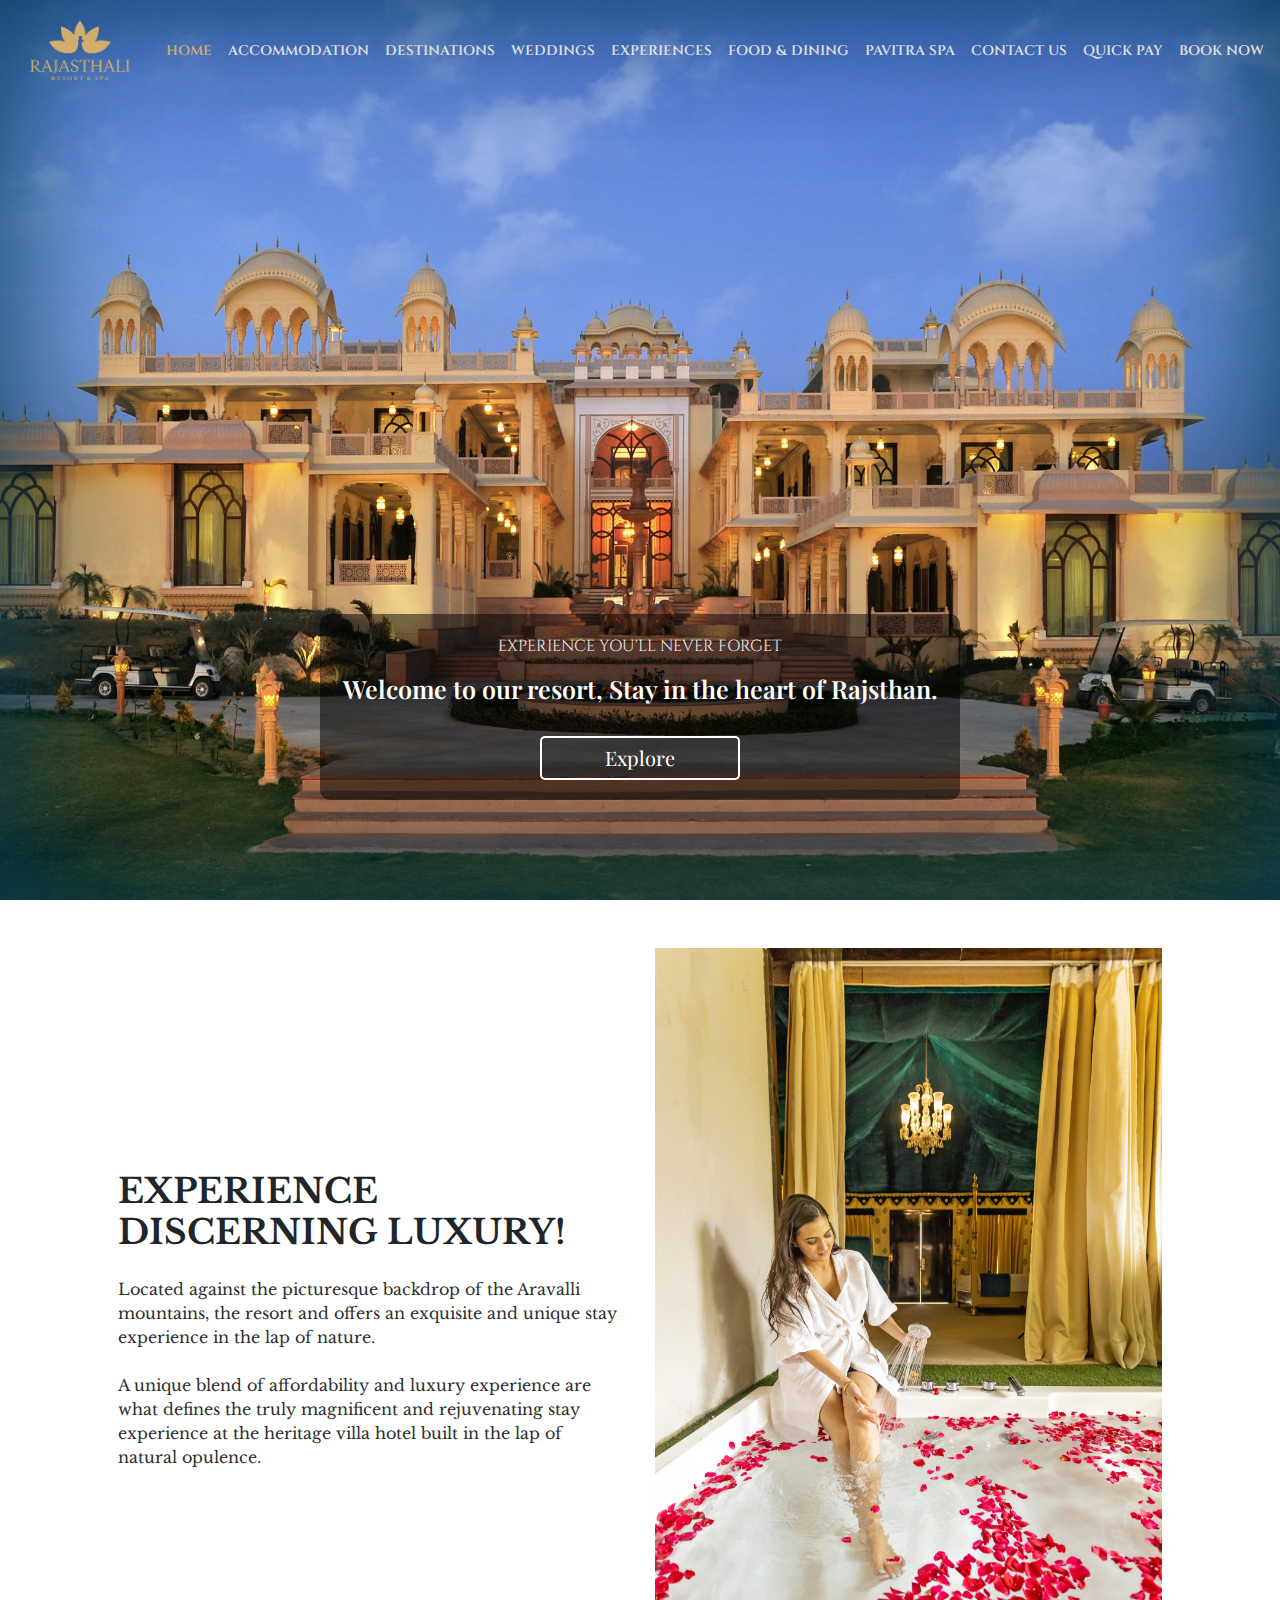
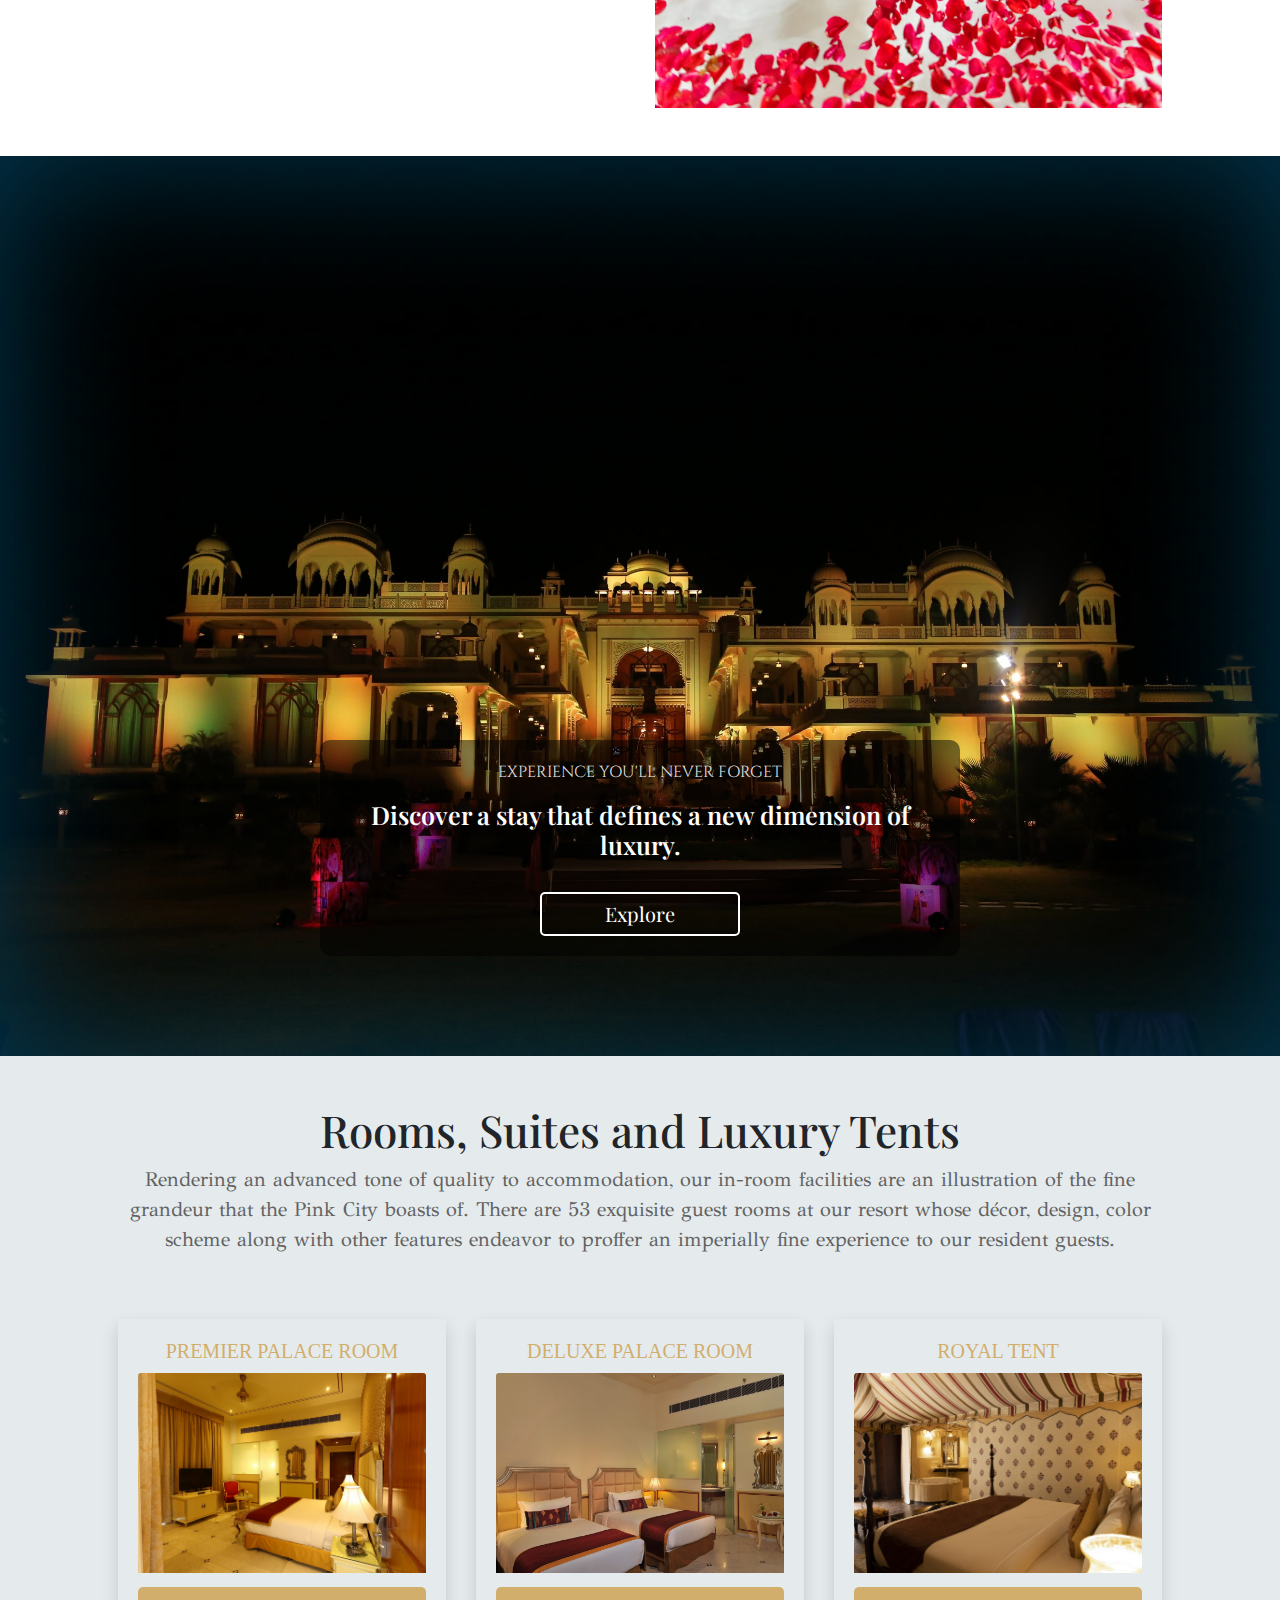
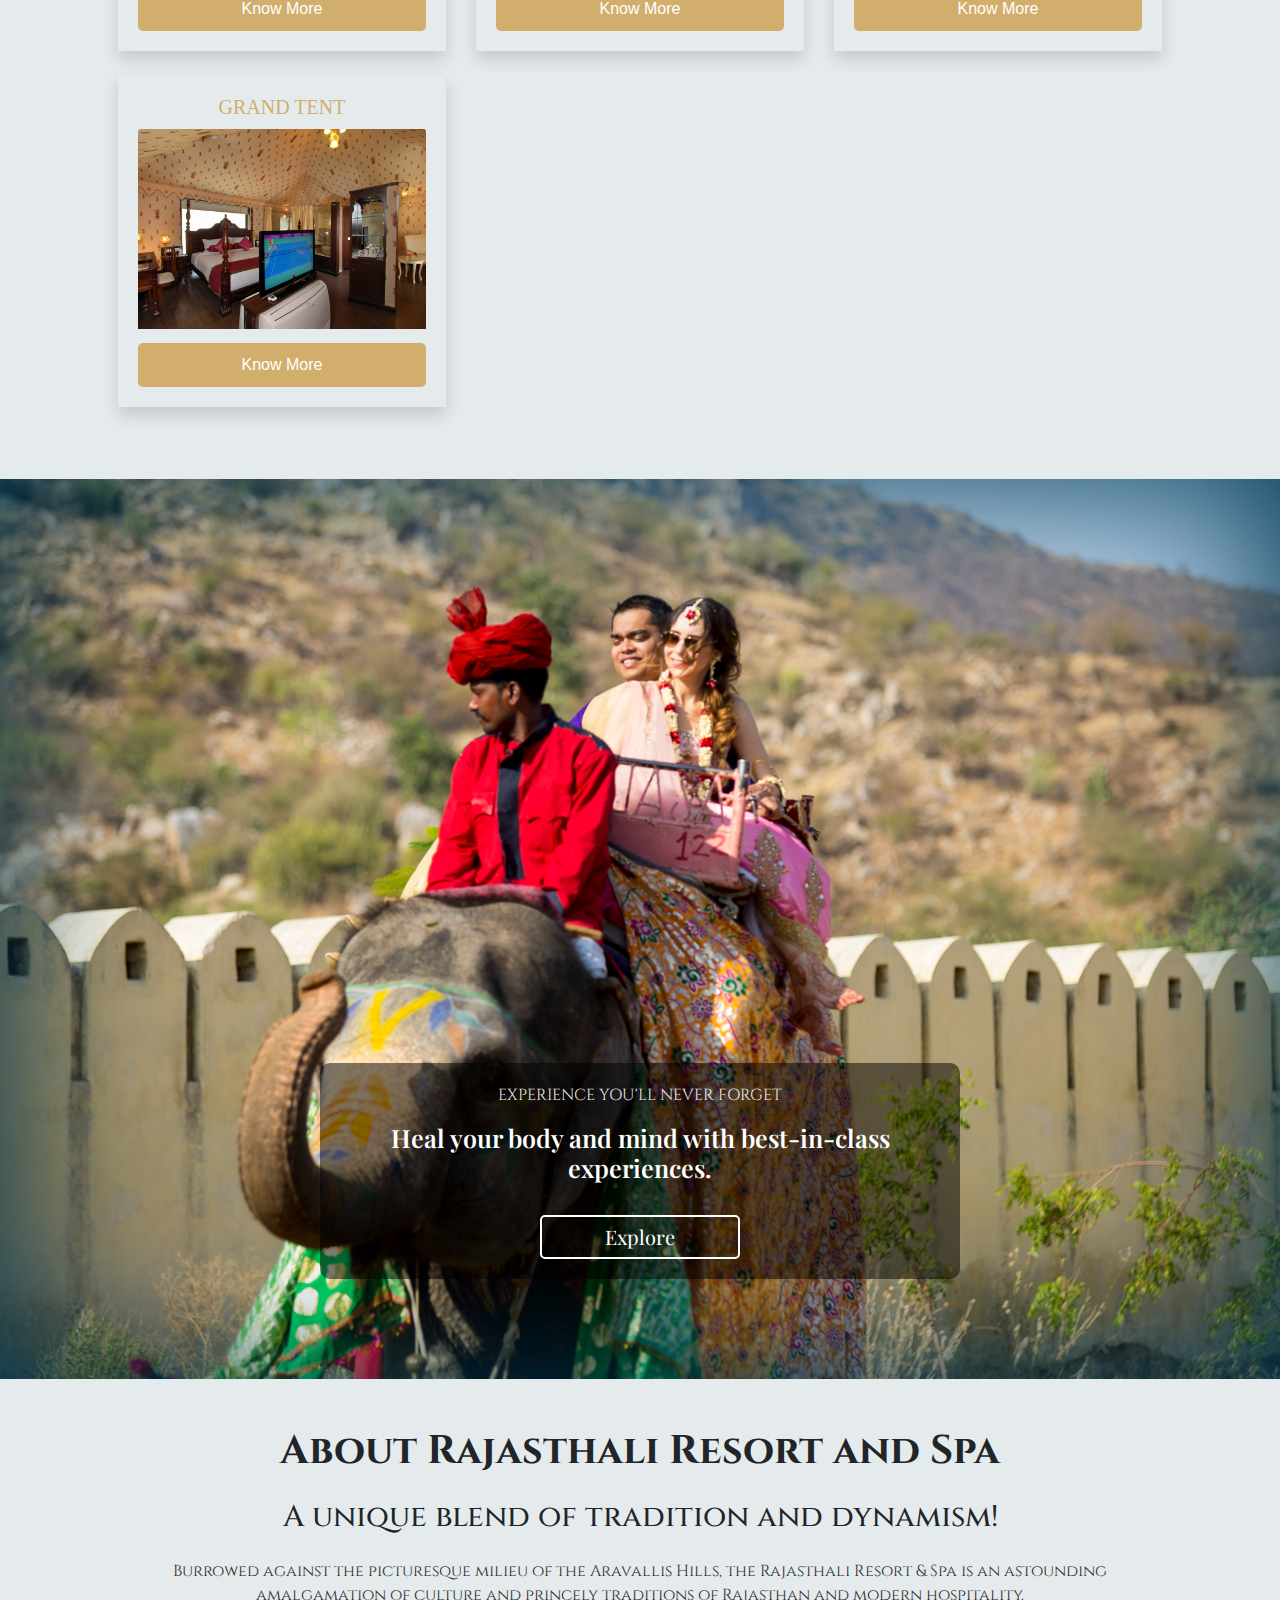
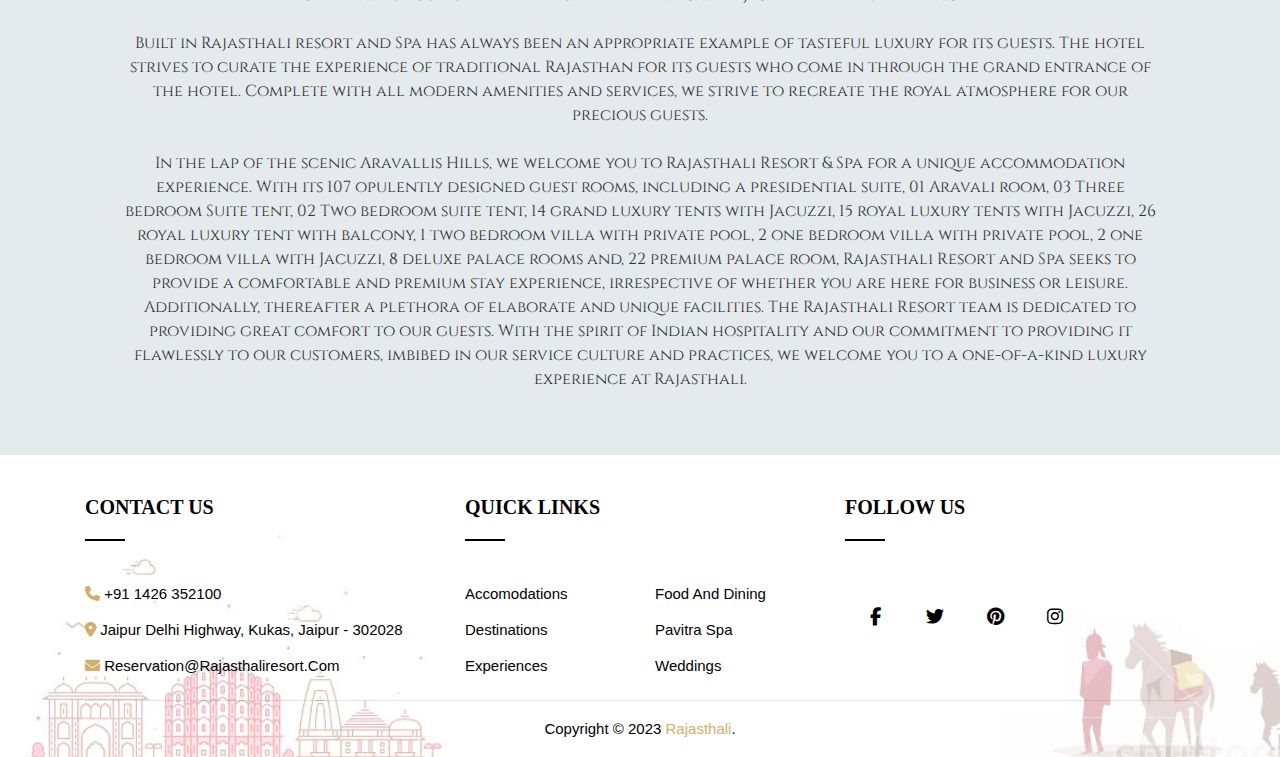
==== commit 3636d112: "All Done" ====
--- a/index.html
+++ b/index.html
@@ -2,380 +2,309 @@
 <html lang="en">
 
 <head>
-  <meta charset="UTF-8">
-  <meta name="viewport" content="width=device-width, initial-scale=1.0">
-  <title>Rajasthali | Rajasthali Luxury Resort</title>
-  <link rel="icon" type="image/x-icon" href="/images/logo.png">
-  <link rel="stylesheet" href="https://stackpath.bootstrapcdn.com/bootstrap/5.0.0-alpha1/css/bootstrap.min.css"
-    integrity="sha384-r4NyP46KrjDleawBgD5tp8Y7UzmLA05oM1iAEQ17CSuDqnUK2+k9luXQOfXJCJ4I" crossorigin="anonymous">
-  <link rel="stylesheet" href="https://maxcdn.bootstrapcdn.com/bootstrap/4.5.2/css/bootstrap.min.css">
-  <link rel="stylesheet" href="css/index.css" />
-  <link href="https://cdnjs.cloudflare.com/ajax/libs/font-awesome/6.2.0/css/all.min.css" rel="stylesheet">
-  <!-- Add this script tag after including the Bootstrap CSS and JavaScript files -->
-  <script src="https://code.jquery.com/jquery-3.6.0.min.js"></script>
-  <script src="https://cdn.jsdelivr.net/npm/bootstrap@5.5.2/dist/js/bootstrap.bundle.min.js"></script>
-
-  <!-- Bootstrap CSS and JS -->
+    <meta charset="UTF-8">
+    <meta name="viewport" content="width=device-width, initial-scale=1.0">
+    <title>Rajasthali | Rajasthali Luxury Resort</title>
+    <link rel="icon" type="image/x-icon" href="/images/logo.png">
+    <link rel="stylesheet" href="https://stackpath.bootstrapcdn.com/bootstrap/5.0.0-alpha1/css/bootstrap.min.css"
+        integrity="sha384-r4NyP46KrjDleawBgD5tp8Y7UzmLA05oM1iAEQ17CSuDqnUK2+k9luXQOfXJCJ4I" crossorigin="anonymous">
+    <link rel="stylesheet" href="https://maxcdn.bootstrapcdn.com/bootstrap/4.5.2/css/bootstrap.min.css">
+    <link rel="stylesheet" href="css/index.css" />
+    <link rel="stylesheet" href="css/index2.css" />
+    <link rel="preconnect" href="https://fonts.googleapis.com">
+    <link rel="preconnect" href="https://fonts.gstatic.com" crossorigin>
+    <link
+        href="https://fonts.googleapis.com/css2?family=Cinzel:wght@400;600&family=Dancing+Script:wght@500;700&family=GFS+Didot&family=Great+Vibes&family=Lato:ital,wght@1,100;1,300;1,400;1,900&family=Libre+Baskerville:ital,wght@0,400;0,700;1,400&family=Playfair+Display:wght@500&display=swap"
+        rel="stylesheet">
+    <link href="https://cdnjs.cloudflare.com/ajax/libs/font-awesome/6.2.0/css/all.min.css" rel="stylesheet">
+    <!-- Add this script tag after including the Bootstrap CSS and JavaScript files -->
+    <script src="https://code.jquery.com/jquery-3.6.0.min.js"></script>
+    <script src="https://cdn.jsdelivr.net/npm/bootstrap@5.5.2/dist/js/bootstrap.bundle.min.js"></script>
+
+    <!-- Bootstrap CSS and JS -->
 </head>
 
 <body>
-  <div class="container-fluid ">
-    <nav class="navbar navbar-expand-lg fixed-top">
-      <div class="logo"><a href="#"><img src="images/logo.png" width="100px" height="80px" /></a></div>
-      <button class="navbar-toggler" type="button" data-toggle="collapse" data-target="#navbarNav"
-        aria-controls="navbarNav" aria-expanded="false" aria-label="Toggle navigation">
-        <span class="navbar-toggler-icon"><i class="fa-solid fa-bars" style="font-size: 25px;"></i></span>
-      </button>
-      <div class="collapse navbar-collapse" id="navbarNav">
-        <ul class="navbar-nav mx-auto">
-          <li class="nav-item active">
-            <a class="nav-link" href="index.html">Home <span class="sr-only">(current)</span></a>
-          </li>
-          <li class="nav-item">
-            <a class="nav-link" href="accomodation.html">Accommodation</a>
-          </li>
-          <li class="nav-item">
-            <a class="nav-link" href="destination.html">Destinations</a>
-          </li>
-          <li class="nav-item">
-            <a class="nav-link" href="weddings.html">Weddings</a>
-          </li>
-          <li class="nav-item">
-            <a class="nav-link" href="experiences.html">Experiences</a>
-          </li>
-          <!-- <li class="nav-item">
+    <div>
+        <nav class="navbar navbar-expand-lg position-absolute">
+            <div class="logo"><a href="#"><img src="images/logo.png" width="100px" height="80px" /></a></div>
+            <button class="navbar-toggler" type="button" data-toggle="collapse" data-target="#navbarNav"
+                aria-controls="navbarNav" aria-expanded="false" aria-label="Toggle navigation">
+                <span class="navbar-toggler-icon"><i class="fa-solid fa-bars" style="font-size: 25px;"></i></span>
+            </button>
+            <div class="collapse navbar-collapse" id="navbarNav">
+                <ul class="navbar-nav mx-auto">
+                    <li class="nav-item active">
+                        <a class="nav-link" href="index.html">Home <span class="sr-only">(current)</span></a>
+                    </li>
+                    <li class="nav-item">
+                        <a class="nav-link" href="accomodation.html">Accommodation</a>
+                    </li>
+                    <li class="nav-item">
+                        <a class="nav-link" href="destination.html">Destinations</a>
+                    </li>
+                    <li class="nav-item">
+                        <a class="nav-link" href="weddings.html">Weddings</a>
+                    </li>
+                    <li class="nav-item">
+                        <a class="nav-link" href="experiences.html">Experiences</a>
+                    </li>
+                    <!-- <li class="nav-item">
             <a href="#"><img src="images/logo.png" width="100px" height="80px"></a>
           </li> -->
-          <li class="nav-item">
-            <a class="nav-link" href="food&dining.html">Food & Dining</a>
-          </li>
-          <li class="nav-item">
-            <a class="nav-link" href="pavitra-spa.html">Pavitra Spa</a>
-          </li>
-          <li class="nav-item">
-            <a class="nav-link" href="contactus.html">Contact Us</a>
-          </li>
-          <li class="nav-item">
-            <a class="nav-link" href="#">Quick Pay</a>
-          </li>
-          <li class="nav-item">
-            <a class="nav-link" href="#">Book Now</a>
-          </li>
-        </ul>
-      </div>
-    </nav>
-
-
-  </div>
-  <div id="carouselExampleControls" class="carousel slide mt-5 " data-ride="carousel">
-    <div class="carousel-inner">
-      <div class="carousel-item active">
-        <img class="d-block w-100" src="images/front-scaled.jpg" alt="First slide">
-        <div class="carousel-caption">
-          <h5 class="animated fadeIn">EXPERIENCES YOU'LL NEVER FORGET</h5>
-          <p class="animated fadeIn">Welcome to our resort, stay in the heart of Rajasthan.</p>
-          <button type="button" class="btn btn-outline-light animatedButton">Explore</button>
-        </div>
-      </div>
-      <div class="carousel-item">
-        <img class="d-block w-100" src="images/weddi-scaled.jpg" alt="Second slide">
-        <div class="carousel-caption">
-          <h5 class="animated fadeIn">MEMORABLE EXPERIENCES YOU'LL CHERISH FOR A LIFETIME</h5>
-          <p class="animated fadeIn">Heal you body and mind with best-in-class experiences.</p>
-          <button type="button" class="btn btn-outline-light animatedButton">Explore</button>
-        </div>
-      </div>
-      <div class="carousel-item">
-        <img class="d-block w-100" src="images/wed.jpg" alt="Third slide">
-        <div class="carousel-caption">
-          <h5 class="animated fadeIn">EXPERIENCES YOU'LL NEVER FORGET</h5>
-          <p class="animated fadeIn">Discover a stay that defines a new dimension of luxury</p>
-          <button type="button" class="btn btn-outline-light animatedButton">Explore</button>
-        </div>
-      </div>
-    </div>
-    <a class="carousel-control-prev" href="#carouselExampleControls" role="button" data-slide="prev">
-      <span class="carousel-control-prev-icon" aria-hidden="true"></span>
-      <span class="sr-only">Previous</span>
-    </a>
-    <a class="carousel-control-next" href="#carouselExampleControls" role="button" data-slide="next">
-      <span class="carousel-control-next-icon" aria-hidden="true"></span>
-      <span class="sr-only">Next</span>
-    </a>
-  </div>
-  <div class="container center-container">
-    <div class="row p-0 mt-5 mb-5">
-      <div class="col-md-6 align-items-center">
-        <h2>EXPERIENCE DISCERNING LUXURY!</h2>
-        <p>Located against the picturesque backdrop of the Aravalli hills, the resort and offers an exquisite and unique
-          stay experience in the lap of nature. </p>
-        <p>A unique blend of affordability and luxury experience are what defines the truly magnificent and rejuvenating
-          stay experience at the heritage villa hotel built in the lap of natural opulence.</p>
-        <img src="images/hotellogo.jpg" alt="hotellogo" width="30%" height="20%" id="logo" class="hotellogo">
-      </div>
-      <div class="col-md-6">
-        <img src="images/hotel.jpg" alt="hotel image" width="85%" height="73%" id="scrolling-image">
-      </div>
-    </div>
-    <div class="row about-container  p-0 pt-5">
-      <div class="col-md-6">
-        <h2>About Rajasthali Resort and Spa</h2>
-        <b>A unique blend of tradition and dynamism!</b>
-        <p>Burrowed against the picturesque milieu of the Aravallis Hills, the Rajasthali Resort & Spa is an astounding
-          amalgamation of culture and princely traditions of Rajasthan and modern hospitality. </p>
-      </div>
-      <div class="col-md-6">
+                    <li class="nav-item">
+                        <a class="nav-link" href="food&dining.html">Food & Dining</a>
+                    </li>
+                    <li class="nav-item">
+                        <a class="nav-link" href="pavitra-spa.html">Pavitra Spa</a>
+                    </li>
+                    <li class="nav-item">
+                        <a class="nav-link" href="contactus.html">Contact Us</a>
+                    </li>
+                    <li class="nav-item">
+                        <a class="nav-link" href="#">Quick Pay</a>
+                    </li>
+                    <li class="nav-item">
+                        <a class="nav-link" href="https://staahmax.staah.net/be/indexpackdetail?propertyId=NDU2Mg==&individual=true">Book Now</a>
+                    </li>
+                </ul>
+            </div>
+        </nav>
+    </div>
+    <div class="container-one">
+        <img src="images/front-scaled.jpg" alt="First slide" class="image-one position-absolute">
+        <div class="text-container">
+            <p> EXPERIENCE YOU'LL NEVER FORGET</p>
+            <h1>Welcome to our resort, Stay in the heart of Rajsthan.</h1>
+            <button class="button-outline mt-4"><a>Explore</a></button>
+        </div>
+    </div>
+    <div class="container p-5">
         <div class="row">
-          <div class="col-md-6">
+            <div class="col-md-6 col-12 container-center">
+                <div class="box ">
+                    <h1 class="mb-4">EXPERIENCE DISCERNING LUXURY!</h1>
+                    <p>Located against the picturesque backdrop of the Aravalli mountains, the resort and offers an
+                        exquisite and unique stay
+                        experience in the lap of nature.
+                        <br />
+                        <br />
+                        A unique blend of affordability and luxury experience are what defines the truly magnificent and
+                        rejuvenating stay
+                        experience at the heritage villa hotel built in the lap of natural opulence.
+                    </p>
+                </div>
+            </div>
+
+            <!-- Box 2 - 50% width on md and larger screens, 100% on smaller screens -->
+            <div class="col-md-6 col-12">
+                <div class="box">
+                    <img src="images/hotel.jpg" alt="">
+                </div>
+            </div>
+        </div>
+    </div>
+    <div class="container-one">
+        <img src="images/weddi-scaled.jpg" alt="First slide" class="image-one position-absolute">
+        <div class="text-container">
+            <p> EXPERIENCE YOU'LL NEVER FORGET</p>
+            <h1>Discover a stay that defines a new dimension of luxury.</h1>
+            <button class="button-outline mt-4"><a>Explore</a></button>
+        </div>
+    </div>
+    <div class="accommodation">
+        <div class="container p-5">
             <div class="row">
-              <div class="col-6" style="width: 10%;">
-                <i class="fa-solid fa-location-dot fa-beat-fade" style="color: #d2ae6d;"></i>
-              </div>
-              <div class="col-6 about-location" style="width: 70%;">
-                <p>RAJASTHALI RESORT & SPA</p>
-              </div>
-              <div class="col-12" style="padding-left: 36px; width: 80%;">
-                <p>Jaipur Delhi Highway, Kukas, </br>
-                  Jaipur – 302028</p>
-              </div>
-            </div>
-          </div>
-          <div class="col-md-6">
+                <div class="col-12 text-accommodation mb-5">
+                    <h1>Rooms, Suites and Luxury Tents</h1>
+                    <p>Rendering an advanced tone of quality to accommodation, our in-room facilities are an
+                        illustration of the
+                        fine grandeur
+                        that the Pink City boasts of. There are 53 exquisite guest rooms at our resort whose décor,
+                        design,
+                        color
+                        scheme along
+                        with other features endeavor to proffer an imperially fine experience to our resident guests.
+                    </p>
+                </div>
+                <div class=" col-lg-4 col-md-6 col-12 container-center mb-4">
+                    <div class=" shadow">
+                        <div class="card-body">
+                            <h6>PREMIER PALACE ROOM</h6>
+                            <img src="/images/0I4A5390-scaled.jpg" alt="" class="card-img-top img-fluid">
+                            <button class="know-more"><a href="">Know More</a></button>
+                        </div>
+                    </div>
+                </div>
+                <div class=" col-lg-4 col-md-6 col-12 container-center mb-4">
+                    <div class=" shadow">
+                        <div class="card-body  ">
+                            <h6>DELUXE PALACE ROOM</h6>
+                            <img src="/images/8-min-scaled.jpg" alt="" class="card-img-top img-fluid">
+                            <button class="know-more"><a href="">Know More</a></button>
+                        </div>
+                    </div>
+                </div>
+                <div class=" col-lg-4 col-md-6 col-12 container-center mb-4">
+                    <div class=" shadow">
+                        <div class="card-body">
+                            <h6>ROYAL TENT</h6>
+                            <img src="/images/RYT-scaled.jpg" alt="" class="card-img-top img-fluid">
+                            <button class="know-more"><a href="">Know More</a></button>
+                        </div>
+                    </div>
+                </div>
+                <div class=" col-lg-4 col-md-6 col-12 container-center mb-4">
+                    <div class=" shadow">
+                        <div class="card-body ">
+                            <h6>GRAND TENT</h6>
+                            <img src="/images/11-scaled.jpg" alt="" class="card-img-top img-fluid">
+                            <button class="know-more"><a href="">Know More</a></button>
+                        </div>
+                    </div>
+                </div>
+
+            </div>
+            <div>
+            </div>
+        </div>
+    </div>
+    <div class="container-one">
+        <img src="images/wed.jpg" alt="First slide" class="image-one position-absolute">
+        <div class="text-container">
+            <p> EXPERIENCE YOU'LL NEVER FORGET</p>
+            <h1>Heal your body and mind with best-in-class experiences.</h1>
+            <button class="button-outline mt-4"><a>Explore</a></button>
+        </div>
+    </div>
+
+    <div class="accommodation">
+        <div class="container p-5">
             <div class="row">
-              <div class="col-6" style="width: 10%;">
-                <i class="fa-solid fa-comments fa-flip" style="color: #d2ae6d;"></i>
-              </div>
-              <div class="col-6 about-location" style="width: 70%;">
-                <p>AVAILABLE 24/7</p>
-              </div>
-              <div class="col-12" style="padding-left: 36px; width: 80%;">
-                <p>For Reservations – 8233092102</p>
-              </div>
-            </div>
-          </div>
-        </div>
-      </div>
-      <div class="col-md-12">
-        <p>Rajasthali resort and Spa has always been an appropriate example of tasteful luxury for its guests. The hotel
-          strives to curate the experience of traditional Rajasthan for its guests who arrive through the grand entrance
-          of the hotel. Complete with all modern amenities and services, we strive to recreate the royal atmosphere for
-          our precious guests.</p>
-        <p>In the lap of the scenic Aravallis Hills, we welcome you to Rajasthali Resort & Spa for a unique
-          accommodation experience. With its 107 opulently designed guest rooms, including a presidential suite, 01
-          Aravali room, 03 Three bedroom Suite tent, 02 Two bedroom suite tent, 14 grand luxury tents with Jacuzzi, 15
-          royal luxury tents with Jacuzzi, 26 royal luxury tent with balcony, 1 two bedroom villa with private pool, 2
-          one bedroom villa with private pool, 2 one bedroom villa with Jacuzzi, 8 deluxe palace rooms and, 22 premium
-          palace room, Rajasthali Resort and Spa seeks to provide a comfortable and premium stay experience,
-          irrespective of whether you are here for business or leisure. Additionally, thereafter a plethora of elaborate
-          and unique facilities. The Rajasthali Resort team is dedicated to providing great comfort to our guests. With
-          the spirit of Indian hospitality and our commitment to providing it flawlessly to our customers, imbibed in
-          our service culture and practices, we welcome you to a one-of-a-kind luxury experience at Rajasthali.</p>
-      </div>
-    </div>
-    <div class="row p-5 pt-0 pb-0 bootstrap-cards">
-      <div class="col-sm-8 all-cards">
-        <div class="card text-center p-4 bootstrap-cards"
-          style="background-image: linear-gradient(180deg, rgba(0, 0, 0, 0.56) 0%, rgba(0, 0, 0, 0.65) 80%), url('images/10-scaled.jpg'); background-size: cover; border-radius: 1%;">
-          <div class="card-body d-flex flex-column justify-content-center align-items-center">
-            <h5 class="card-title">Premium Palace Rooms</h5>
-            <p class="card-text">At the premier palace rooms of Rajasthali Resort and Spa, the royal spirit of Jaipur
-              finds recognition. Luxury and comfort are illustrated at its best in the princely décor and amenities that
-              promise unmatched comfort and convenience. Relax on your king size bed in your room in Jaipur, while you
-              watch your favorite program on the LCD television mounting the wall.</p>
-            <button type="button" class="btn btn-outline-light">Know More</button>
-          </div>
-        </div>
-      </div>
-      <div class="col-sm-4 mt-3">
-        <div class="card text-center p-4 "
-          style="background-image: linear-gradient(180deg, #d2ae6d 0%, #d2ae6d); background-size: cover; border-radius: 1%;">
-          <div class="card-body d-flex flex-column justify-content-center align-items-center">
-            <h5 class="card-title text-uppercase">View last minute avaibility</h5>
-          </div>
-        </div>
-        <div class="card text-center p-4 mt-3  "
-          style="background-image: linear-gradient(180deg, rgba(0, 0, 0, 0.56) 0%, rgba(0, 0, 0, 0.65) 80%), url('images/6-scaled.jpg'); background-size: cover; border-radius: 1%;">
-          <div class="card-body">
-            <h5 class="card-title">Deluxe Palace Room</h5>
-            <button type="button" class="btn btn-outline-light">Know More</button>
-          </div>
-        </div>
-      </div>
-    </div>
-    <div class="row p-4 bootstrap-cards">
-      <div class="col-sm-4 mt-3">
-        <div class="card text-center"
-          style="height: 35vh; background-image: linear-gradient(180deg, rgba(0, 0, 0, 0.56) 0%, rgba(0, 0, 0, 0.65) 80%), url('images/VR2_8895-1-scaled.jpg'); background-size: cover; border-radius: 1%;">
-          <div class="card-body d-flex flex-column justify-content-center align-items-center">
-            <h5 class="card-title">Royal Tent</h5>
-            <button type="button" class="btn btn-outline-light">Know More</button>
-          </div>
-        </div>
-      </div>
-      <div class="col-sm-4 mt-3">
-        <div class="card text-center"
-          style="height: 35vh; background-image: linear-gradient(180deg, rgba(0, 0, 0, 0.56) 0%, rgba(0, 0, 0, 0.65) 80%), url('images/vr2_8398-1-min-1.jpg'); background-size: cover; border-radius: 1%;">
-          <div class="card-body d-flex flex-column justify-content-center align-items-center">
-            <h5 class="card-title">Grand Tent</h5>
-            <button type="button" class="btn btn-outline-light">Know More</button>
-          </div>
-        </div>
-      </div>
-      <div class="col-sm-4 mt-3">
-        <div class="card text-center"
-          style="height: 35vh; background-image: linear-gradient(180deg, rgba(0, 0, 0, 0.56) 0%, rgba(0, 0, 0, 0.65) 80%), url('images/VR2_8354-min-scaled.jpg'); background-size: cover; border-radius: 1%;">
-          <div class="card-body d-flex flex-column justify-content-center align-items-center">
-            <h5 class="card-title">Suite</h5>
-            <button type="button" class="btn btn-outline-light">Know More</button>
-          </div>
-        </div>
-      </div>
-    </div>
-  </div>
-  <div class="container-fluid full-background mt-3">
-    <div class="row">
-      <div class="col-md-12">
-        <h3>RESTAURANT & BAR</h3>
-        <h2>Food and Dining</h2>
-        <p><strong>Indulge in Sumptuous Delicacies of Rajasthan and Culinary Traditions from Across the Globe!</strong>
-        </p>
-        <p>At Rajasthali, we believe that food is the definition to the cultural exploration. So for us, each dining
-          moment is nothing less than an experience.</p>
-        <button type="button" class="btn btn-outline-light text-uppercase">Book a room today</button>
-      </div>
-    </div>
-  </div>
-  <div class="container-fluid pt-3">
-    <div class="row">
-      <div class="col-md-12">
-        <iframe
-          src="https://www.google.com/maps/embed?pb=!1m14!1m8!1m3!1d28426.58848036647!2d75.904872!3d27.051533!3m2!1i1024!2i768!4f13.1!3m3!1m2!1s0x396daff37aaaaaab%3A0xe247584cc86c7d1e!2sRAJASTHALI%20RESORT%20%26%20SPA!5e0!3m2!1sen!2sin!4v1694326022153!5m2!1sen!2sin"
-          width="100%" height="300vh" style="border:0;" allowfullscreen="" loading="lazy"
-          referrerpolicy="no-referrer-when-downgrade"></iframe>
-      </div>
-    </div>
-  </div>
-  <div class="footer">
-    <div class="container">
-      <div class="row">
-        <div class="col-lg-4 col-sm-4 col-xs-12">
-          <div class="single_footer">
-            <h4>Contact Us</h4>
-            <ul>
-              <li><a href="#"><i class="fa-solid fa-phone fa-shake" style="color: #d2ae6d;"></i> +91 1426 352100</a>
-              </li>
-              <li><a href="#"><i class="fa-solid fa-location-dot fa-beat-fade" style="color: #d2ae6d;"></i> Jaipur Delhi
-                  Highway, Kukas, Jaipur - 302028</a></li>
-              <li><a href="#"><i class="fa-solid fa-envelope fa-fade" style="color: #d2ae6d;"></i>
-                  reservation@rajasthaliresort.com </a></li>
-            </ul>
-          </div>
-        </div><!--- END COL -->
-        <div class="col-md-4 col-sm-4 col-xs-12">
-          <div class="single_footer single_footer_address">
-            <h4>Quick Links</h4>
+                <div class="col-12 container-center">
+                    <div class="box about-text">
+                        <h1 class="mb-4">About Rajasthali Resort and Spa</h1>
+                        <h3 class="mb-4">A unique blend of tradition and dynamism!</h3>
+                        <p>Burrowed against the picturesque milieu of the Aravallis Hills, the Rajasthali Resort & Spa
+                            is an
+                            astounding
+                            amalgamation of culture and princely traditions of Rajasthan and modern hospitality.
+                            <br />
+                            <br />
+                            Built in Rajasthali resort and Spa has always been an appropriate example of tasteful luxury
+                            for
+                            its guests. The hotel
+                            strives to curate the experience of traditional Rajasthan for its guests who come in through
+                            the
+                            grand entrance of the
+                            hotel. Complete with all modern amenities and services, we strive to recreate the royal
+                            atmosphere for our precious
+                            guests.
+                            <br />
+                            <br />
+                            In the lap of the scenic Aravallis Hills, we welcome you to Rajasthali Resort & Spa for a
+                            unique
+                            accommodation
+                            experience. With its 107 opulently designed guest rooms, including a presidential suite, 01
+                            Aravali room, 03 Three
+                            bedroom Suite tent, 02 Two bedroom suite tent, 14 grand luxury tents with Jacuzzi, 15 royal
+                            luxury tents with Jacuzzi,
+                            26 royal luxury tent with balcony, 1 two bedroom villa with private pool, 2 one bedroom
+                            villa
+                            with private pool, 2 one
+                            bedroom villa with Jacuzzi, 8 deluxe palace rooms and, 22 premium palace room, Rajasthali
+                            Resort
+                            and Spa seeks to
+                            provide a comfortable and premium stay experience, irrespective of whether you are here for
+                            business or leisure.
+                            Additionally, thereafter a plethora of elaborate and unique facilities. The Rajasthali
+                            Resort
+                            team is dedicated to
+                            providing great comfort to our guests. With the spirit of Indian hospitality and our
+                            commitment
+                            to providing it
+                            flawlessly to our customers, imbibed in our service culture and practices, we welcome you to
+                            a
+                            one-of-a-kind luxury
+                            experience at Rajasthali.
+                        </p>
+                    </div>
+                </div>
+
+            </div>
+        </div>
+    </div>
+
+    <div class="footer">
+        <!-- <div class="position-absolute"><img src="/images/jaipur.jpeg" alt=""></div> -->
+        <div class="container">
             <div class="row">
-              <div class="col-md-6">
-                <ul>
-                  <li><a href="#">Accomodations</a></li>
-                  <li><a href="#">Destinations</a></li>
-                  <li><a href="#">Experiences </a></li>
-                </ul>
-              </div>
-              <div class="col-md-6">
-                <ul>
-                  <li><a href="#">Food and Dining</a></li>
-                  <li><a href="#">Pavitra Spa</a></li>
-                  <li><a href="#">Weddings</a></li>
-                </ul>
-              </div>
-            </div>
-          </div>
-        </div><!--- END COL -->
-        <div class="col-md-4 col-sm-4 col-xs-12">
-          <div class="single_footer single_footer_address">
-            <h4>Follow Us</h4>
-          </div>
-          <div class="social_profile">
-            <ul>
-              <li><a href="#"><i class="fab fa-facebook-f"></i></a></li>
-              <li><a href="#"><i class="fab fa-twitter"></i></a></li>
-              <li><a href="#"><i class="fab fa-pinterest"></i></a></li>
-              <li><a href="#"><i class="fab fa-instagram"></i></a></li>
-            </ul>
-          </div>
-        </div><!--- END COL -->
-      </div><!--- END ROW -->
-      <hr />
-      <div class="row">
-        <div class="col-lg-12 col-sm-12 col-xs-12">
-          <p class="copyright">Copyright © 2023 <a href="#">Rajasthali</a>.</p>
-        </div><!--- END COL -->
-      </div><!--- END ROW -->
-    </div><!--- END CONTAINER -->
-  </div>
-
-  <script>
-    const scrollingImage = document.getElementById('scrolling-image');
-    const logo = document.getElementById('logo');
-
-    window.addEventListener('scroll', () => {
-      const scrollPosition = window.scrollY;
-      const windowHeight = window.innerHeight;
-      // Calculate the threshold for starting the animation
-      const threshold = windowHeight * 0.5;
-
-      if (scrollPosition > threshold) {
-        scrollingImage.classList.add('scroll-up');
-        logo.classList.add('scrollup');
-        setTimeout(() => {
-          logo.classList.remove('scrollup');
-          logo.classList.add('scrolldown');
-        }, 1500)
-      } else {
-        scrollingImage.classList.remove('scroll-up');
-        logo.classList.remove('scrollup');
-      }
-
-      if (scrollPosition + windowHeight < scrollingImage.offsetTop + scrollingImage.offsetHeight - threshold) {
-        scrollingImage.classList.add('scroll-down');
-        logo.classList.add('scrolldown');
-      } else {
-        scrollingImage.classList.remove('scroll-down');
-        logo.classList.remove('scrolldown');
-      }
-    });
-
-  </script>
-  <script>
-    // Function to handle scroll events
-    function handleScroll() {
-      const header = document.querySelector('.navbar.fixed-top');
-      const hamburger = document.querySelector('.fa-solid.fa-bars');
-      if (window.scrollY > 0) {
-        // header.style.backgroundColor = '#000'; // Change the background color when scrolled
-        // hamburger.style.color = '#fff';
-      } else {
-        // Reset to transparent when at the top
-        // hamburger.style.color = '#000';
-      }
-    }
-
-    // Listen for scroll events
-    window.addEventListener('scroll', handleScroll);
-
-    // Call the function once to set the initial state based on the page's scroll position
-    handleScroll();
-  </script>
-  <!-- Add these lines to include Bootstrap and jQuery -->
-
-  <script src="https://code.jquery.com/jquery-3.6.0.min.js"></script>
-  <script src="https://stackpath.bootstrapcdn.com/bootstrap/5.0.0-alpha1/js/bootstrap.min.js"
-    integrity="sha384-oesi62hOLfzrys4LxRF63OJCXdXDipiYWBnvTl9Y9/TRlw5xlKIEHpNyvvDShgf/"
-    crossorigin="anonymous"></script>
-  <script src="https://cdn.jsdelivr.net/npm/popper.js@1.16.0/dist/umd/popper.min.js"
-    integrity="sha384-Q6E9RHvbIyZFJoft+2mJbHaEWldlvI9IOYy5n3zV9zzTtmI3UksdQRVvoxMfooAo"
-    crossorigin="anonymous"></script>
+                <div class="col-lg-4 col-sm-4 col-xs-12">
+                    <div class="single_footer">
+                        <h4>Contact Us</h4>
+                        <ul>
+                            <li><a href="#"><i class="fa-solid fa-phone fa-shake" style="color: #d2ae6d;"></i> +91 1426
+                                    352100</a>
+                            </li>
+                            <li><a href="#"><i class="fa-solid fa-location-dot fa-beat-fade"
+                                        style="color: #d2ae6d;"></i>
+                                    Jaipur Delhi
+                                    Highway, Kukas, Jaipur - 302028</a></li>
+                            <li><a href="#"><i class="fa-solid fa-envelope fa-fade" style="color: #d2ae6d;"></i>
+                                    reservation@rajasthaliresort.com </a></li>
+                        </ul>
+                    </div>
+                </div><!--- END COL -->
+                <div class="col-md-4 col-sm-4 col-xs-12">
+                    <div class="single_footer single_footer_address">
+                        <h4>Quick Links</h4>
+                        <div class="row">
+                            <div class="col-md-6">
+                                <ul>
+                                    <li><a href="#">Accomodations</a></li>
+                                    <li><a href="#">Destinations</a></li>
+                                    <li><a href="#">Experiences </a></li>
+                                </ul>
+                            </div>
+                            <div class="col-md-6">
+                                <ul>
+                                    <li><a href="#">Food and Dining</a></li>
+                                    <li><a href="#">Pavitra Spa</a></li>
+                                    <li><a href="#">Weddings</a></li>
+                                </ul>
+                            </div>
+                        </div>
+                    </div>
+                </div><!--- END COL -->
+                <div class="col-md-4 col-sm-4 col-xs-12">
+                    <div class="single_footer single_footer_address">
+                        <h4>Follow Us</h4>
+                    </div>
+                    <div class="social_profile">
+                        <ul>
+                            <li><a href="#"><i class="fab fa-facebook-f"></i></a></li>
+                            <li><a href="#"><i class="fab fa-twitter"></i></a></li>
+                            <li><a href="#"><i class="fab fa-pinterest"></i></a></li>
+                            <li><a href="#"><i class="fab fa-instagram"></i></a></li>
+                        </ul>
+                    </div>
+                </div><!--- END COL -->
+            </div><!--- END ROW -->
+            <hr />
+            <div class="row">
+                <div class="col-lg-12 col-sm-12 col-xs-12">
+                    <p class="copyright">Copyright © 2023 <a href="#">Rajasthali</a>.</p>
+                </div><!--- END COL -->
+            </div><!--- END ROW -->
+        </div><!--- END CONTAINER -->
+    </div>
+    <script src="https://code.jquery.com/jquery-3.6.0.min.js"></script>
+    <script src="https://stackpath.bootstrapcdn.com/bootstrap/5.0.0-alpha1/js/bootstrap.min.js"
+        integrity="sha384-oesi62hOLfzrys4LxRF63OJCXdXDipiYWBnvTl9Y9/TRlw5xlKIEHpNyvvDShgf/"
+        crossorigin="anonymous"></script>
+    <script src="https://cdn.jsdelivr.net/npm/popper.js@1.16.0/dist/umd/popper.min.js"
+        integrity="sha384-Q6E9RHvbIyZFJoft+2mJbHaEWldlvI9IOYy5n3zV9zzTtmI3UksdQRVvoxMfooAo"
+        crossorigin="anonymous"></script>
 
 
 </body>
--- a/css/index.css
+++ b/css/index.css
@@ -3,9 +3,12 @@
   padding: 0;
 }
 .navbar {
-  background-color: #000;
+  font-family: 'Cinzel', serif;
   color: #cdcdcd;
-  z-index: 100;
+  width: 100vw;
+  padding: 0;
+  padding-left: 10px;
+  z-index: 10;
 }
 .logo {
   margin: 10px 20px;
@@ -397,18 +400,12 @@
   /* min-height: 100vh;*/
 }
 .footer {
-  /* background: linear-gradient(105deg,#d2ae6d ,#d2ae6d); */
   background-image: url('../images/testimonail_bg-1.jpg');
   background-size: cover;
   background-repeat: no-repeat;
   padding-top: 40px;
 }
-/*END FOOTER SOCIAL DESIGN*/
-@media only screen and (max-width: 768px) {
-  .single_footer {
-    margin-bottom: 30px;
-  }
-}
+
 .single_footer h4 {
   color: #000000;
   margin-top: 0;
@@ -481,11 +478,6 @@
   text-align: center;
   text-transform: capitalize;
   width: 100%;
-}
-@media only screen and (max-width: 768px) {
-  .subscribe__input {
-    padding: 0 50px 0 20px;
-  }
 }
 
 .subscribe__btn {
@@ -504,11 +496,6 @@
 .subscribe__btn i {
   transition: all 0.3s ease 0s;
 }
-@media only screen and (max-width: 768px) {
-  .subscribe__btn {
-    right: 0px;
-  }
-}
 
 .subscribe__btn:hover i {
   color: #d2ae6d;
@@ -549,6 +536,7 @@
   display: block;
   border: 1px solid rgba(255, 255, 255, 0.2);
 }
+
 @media only screen and (max-width: 768px) {
   .social_profile ul li a {
     margin-right: 10px;
@@ -566,6 +554,25 @@
   }
   .bootstrap-cards {
     padding: 0 !important;
+  }
+  .subscribe__input {
+    padding: 0 50px 0 20px;
+  }
+  .cover-image {
+    height: 80vh;
+    width: 100%;
+  }
+  .subscribe__btn {
+    right: 0px;
+  }
+  .navbar {
+    background-color: hsla(0, 0%, 0%);
+  }
+  .single_footer {
+    margin-bottom: 30px;
+  }
+  .logo img {
+    width: 80px;
   }
 }
 @media only screen and (max-width: 480px) {
--- a/css/index2.css
+++ b/css/index2.css
@@ -0,0 +1,217 @@
+/* font-family: 'Cinzel', serif;
+font-family: 'Dancing Script', cursive;
+font-family: 'GFS Didot', serif;
+font-family: 'Great Vibes', cursive;
+font-family: 'Lato', sans-serif;
+font-family: 'Libre Baskerville', serif;
+font-family: 'Playfair Display', serif; */
+
+.image-one {
+  width: 100vw;
+  height: 100vh;
+  object-fit: cover;
+  z-index: -1;
+}
+.container-one {
+  width: 100vw;
+  height: 100vh;
+  position: relative;
+  display: flex;
+  justify-content: center;
+  align-items: end;
+  box-shadow: inset 0 0 150px rgb(2, 57, 82);
+}
+
+.container-one > .text-container {
+  font-family: 'Playfair Display', serif;
+  text-align: center;
+  margin-bottom: 100px;
+  padding: 20px;
+  border-radius: 10px;
+  width: 50%;
+  background-color: rgba(0, 0, 0, 0.5);
+}
+.text-container > h1 {
+  color: white;
+  font-weight: 600;
+  font-size: 25px;
+}
+.text-container > p {
+  font-family: 'Cinzel', serif;
+  color: rgba(255, 255, 255, 0.9);
+  font-size: 16px;
+}
+.button-outline {
+  border: 2px solid white;
+  padding: 5px 20px;
+  width: 200px;
+  border-radius: 5px;
+}
+.button-outline > a {
+  color: white !important;
+  font-size: 20px;
+}
+.button-outline:focus {
+  outline: none;
+}
+.text-container-two {
+  padding: 50px 100px;
+}
+.text-container-two > h1 {
+  font-family: 'Playfair Display', serif;
+}
+.text-container-two > p {
+  font-family: 'Playfair Display', serif;
+}
+.container-center {
+  display: flex;
+  flex-direction: column;
+  align-items: center;
+  justify-content: center;
+}
+.container-center h1 {
+  font-size: 34px;
+  font-weight: 700;
+  font-family: 'Libre Baskerville', serif;
+}
+.container-center p {
+  font-size: 16px;
+  color: rgb(48, 48, 48);
+  font-family: 'Libre Baskerville', serif;
+}
+.about-text {
+  text-align: center;
+}
+.about-text > h1 {
+  font-size: 40px;
+  font-family: 'Cinzel', serif;
+}
+.about-text > h3 {
+  font-size: 30px;
+  font-family: 'Cinzel', serif;
+}
+.about-text > p {
+  font-family: 'Cinzel', serif;
+}
+.card-img-top {
+  height: 200px;
+  width: 100%;
+  object-fit: cover;
+}
+.rooms-img-top {
+  height: 300px;
+  width: 100%;
+  object-fit: cover;
+}
+.card-body > h6 {
+  margin: 0;
+  font-size: 20px;
+  text-align: center;
+  color: #d2ae6d !important;
+}
+.accommodation {
+  background: rgba(2, 57, 82, 0.1);
+}
+.text-accommodation {
+  /* background: linear-gradient(105deg, #d2ae6d, #d2ae6d); */
+  text-align: center;
+}
+.text-accommodation > h1 {
+  font-family: 'Playfair Display', serif;
+  font-size: 44px;
+}
+.text-accommodation > p {
+  font-family: 'GFS Didot', serif;
+  font-size: 20px;
+  color: rgb(98, 98, 98);
+}
+.know-more {
+  background-color: #d2ae6d;
+
+  width: 100%;
+  text-align: center;
+  margin-top: 14px;
+  padding: 10px;
+  border-radius: 5px;
+}
+.know-more:hover {
+  background-color: transparent;
+  border: 1px solid #d2ae6d;
+}
+.know-more > a {
+  color: white;
+  font-size: 16px;
+}
+.know-more:hover a {
+  color: #d2ae6d;
+}
+.container-two {
+  background: rgba(2, 57, 82, 0.1);
+  text-align: center;
+}
+.container-two > img {
+  width: 70%;
+  margin-bottom: 50px;
+}
+.container-two > h1 {
+  font-family: 'Great Vibes', cursive;
+}
+.container-two > p {
+  font-family: 'Great Vibes', cursive;
+}
+.second-container {
+  display: flex;
+  justify-content: center;
+}
+.second-container > h2 {
+  text-align: center;
+  width: max-content;
+  border-bottom: 2px solid #d2ae6d;
+  font-size: 44px;
+  color: #d2ae6d;
+  font-family: 'Libre Baskerville', serif;
+}
+@media only screen and (max-width: 768px) {
+  .container-one {
+    align-items: center;
+    box-shadow: inset 0 0 50px rgba(2, 57, 82, 0.364);
+  }
+  .container-one > .text-container {
+    width: 90%;
+  }
+  .text-container > h1 {
+    color: white;
+    font-weight: 600;
+    font-size: 25px;
+  }
+  .text-container > p {
+    font-family: 'Cinzel', serif;
+    color: rgba(255, 255, 255, 0.9);
+    font-size: 14px;
+  }
+  .container-center h1 {
+    font-size: 30px;
+  }
+  .container-center p {
+    font-size: 14px;
+  }
+  .about-text > h1 {
+    font-size: 30px;
+    font-family: 'Cinzel', serif;
+  }
+  .about-text > h3 {
+    font-size: 24px;
+    font-family: 'Cinzel', serif;
+  }
+  .about-text > p {
+    font-size: 14px;
+    font-family: 'Cinzel', serif;
+  }
+
+  .text-accommodation > h1 {
+    font-size: 34px;
+  }
+  .text-accommodation > p {
+    font-size: 16px;
+  }
+}
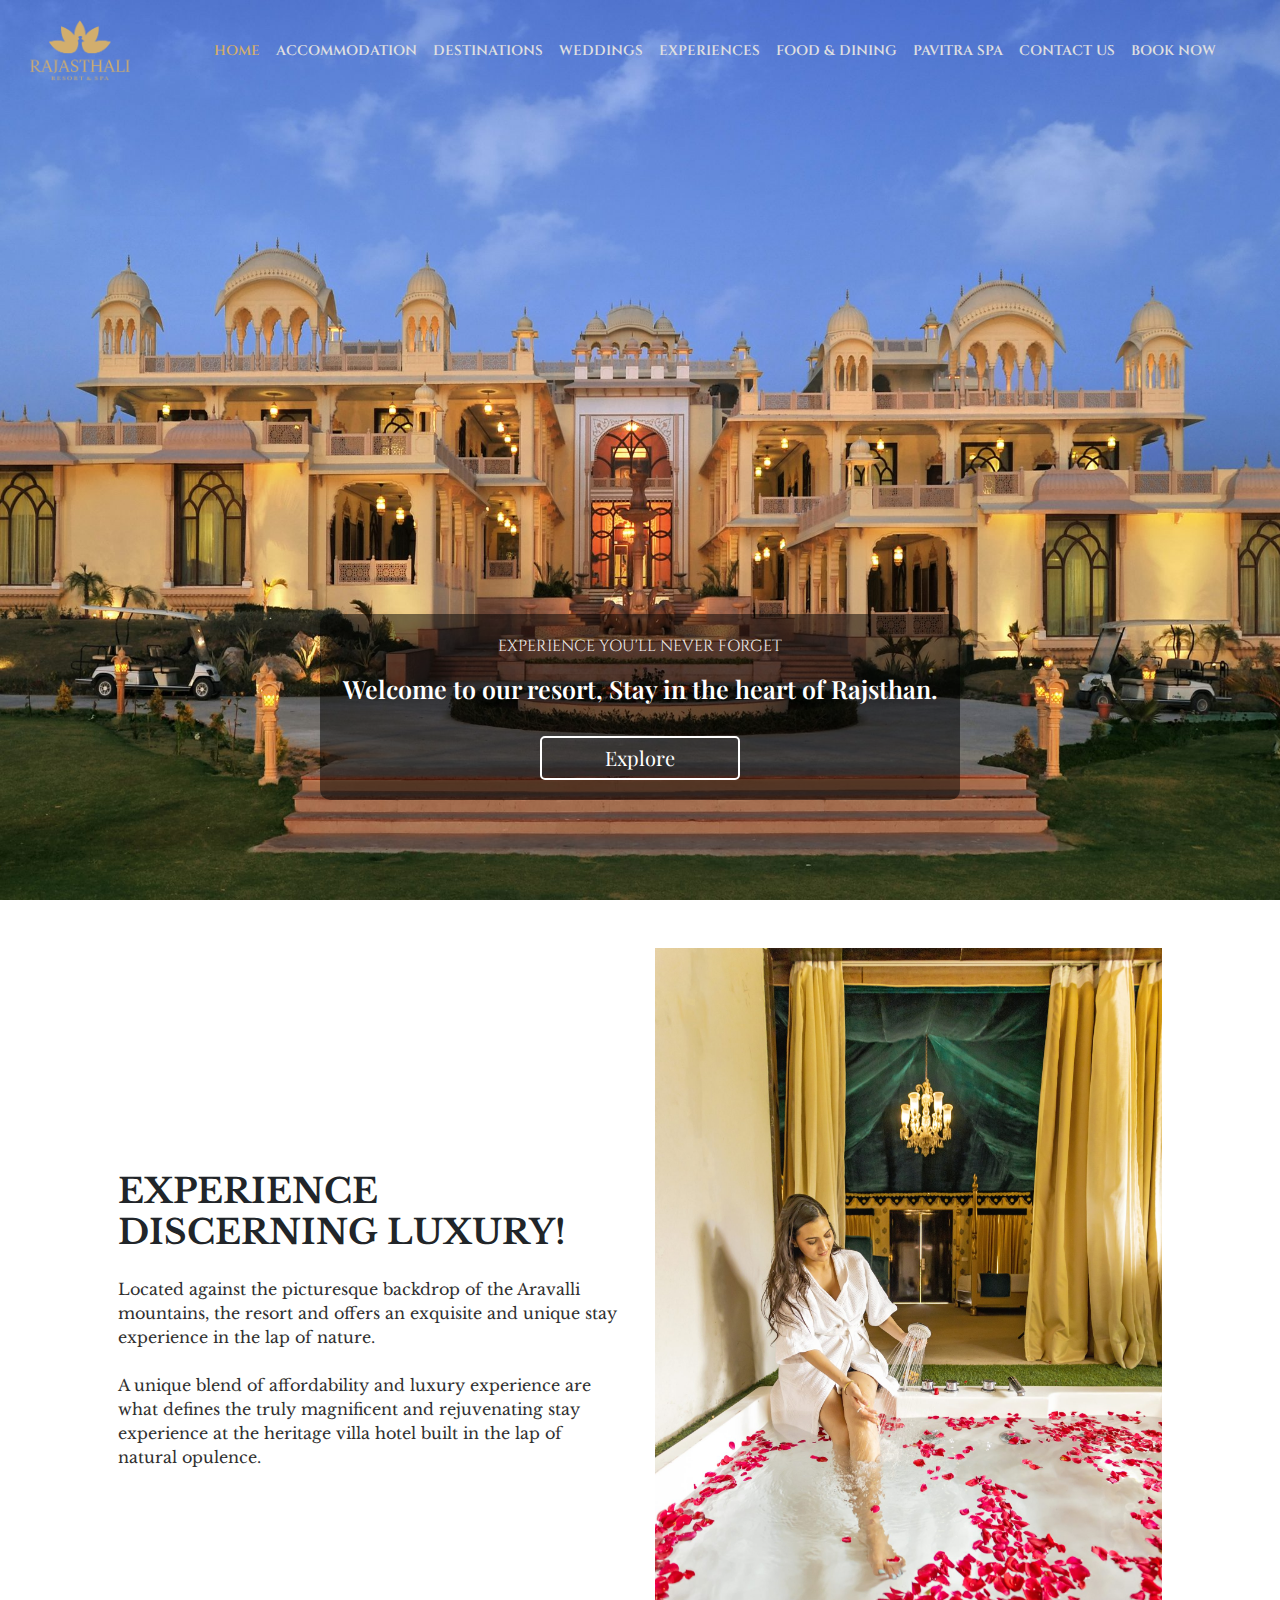
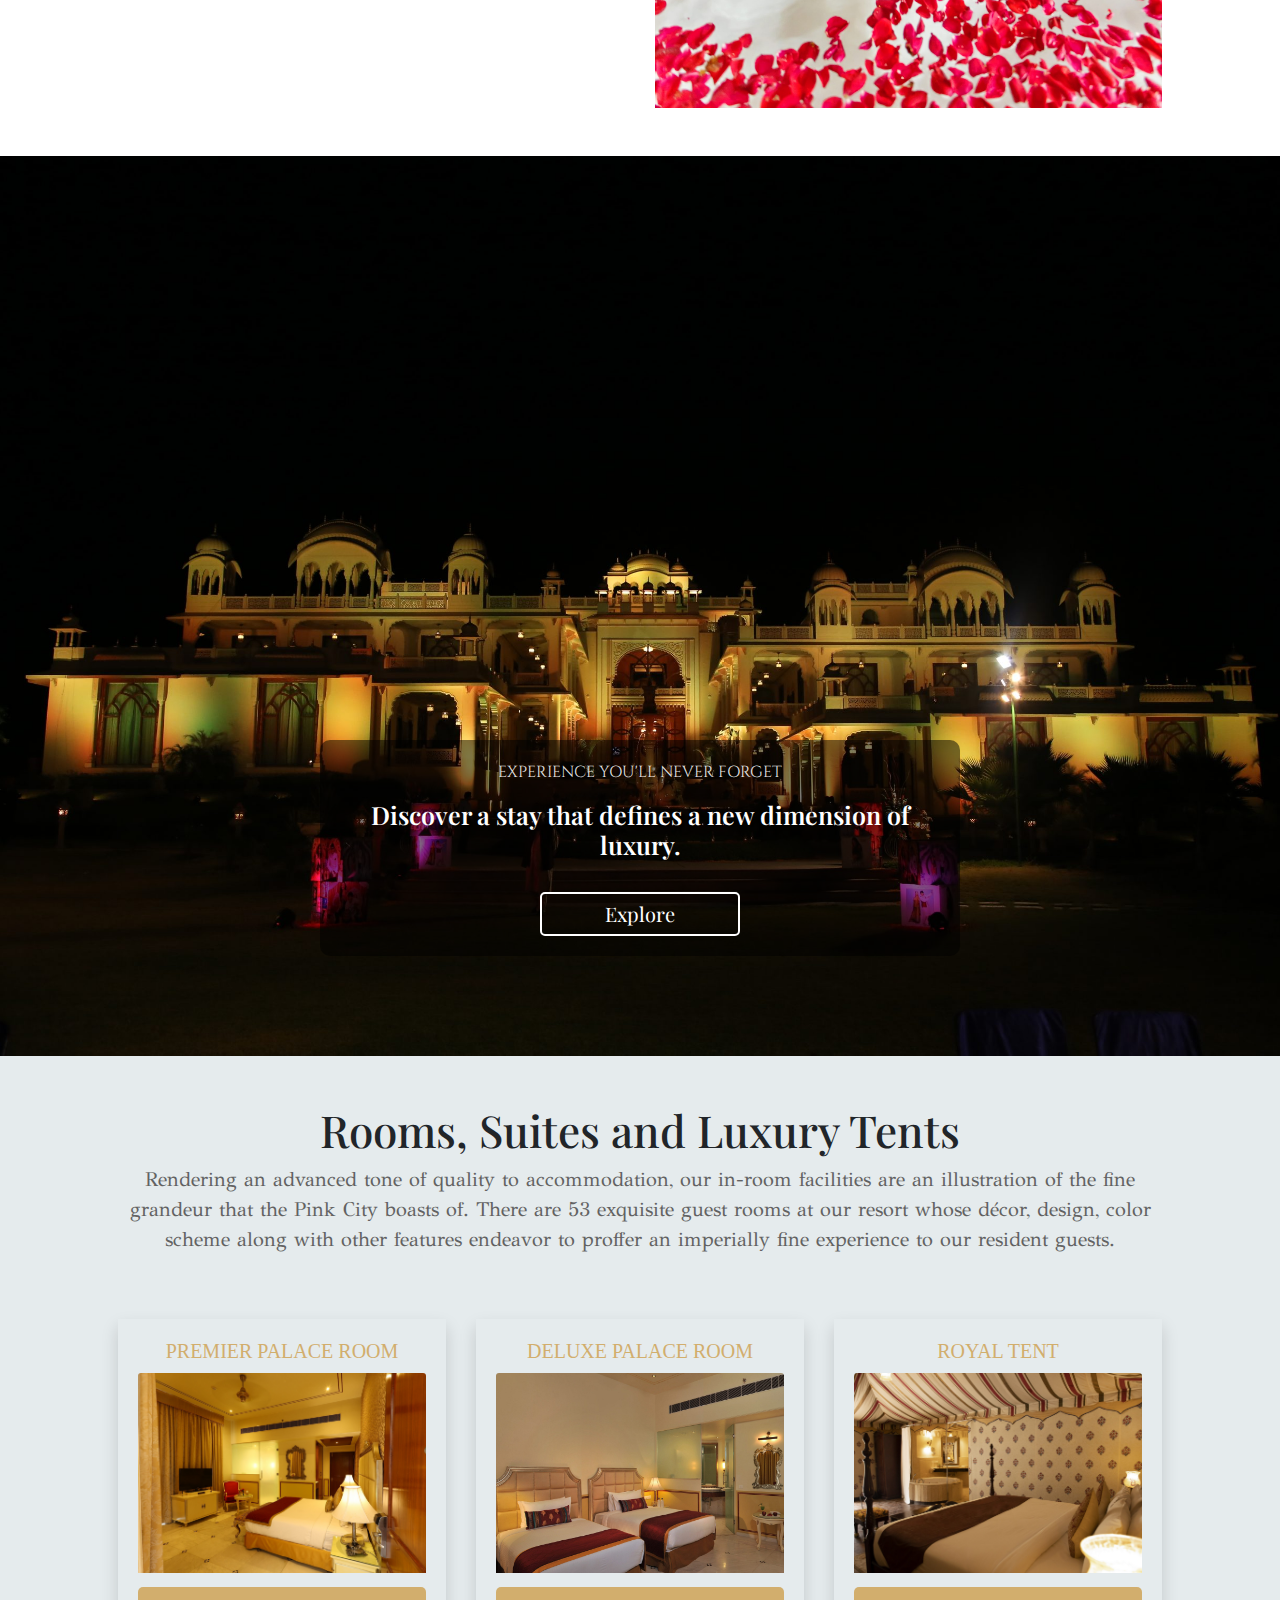
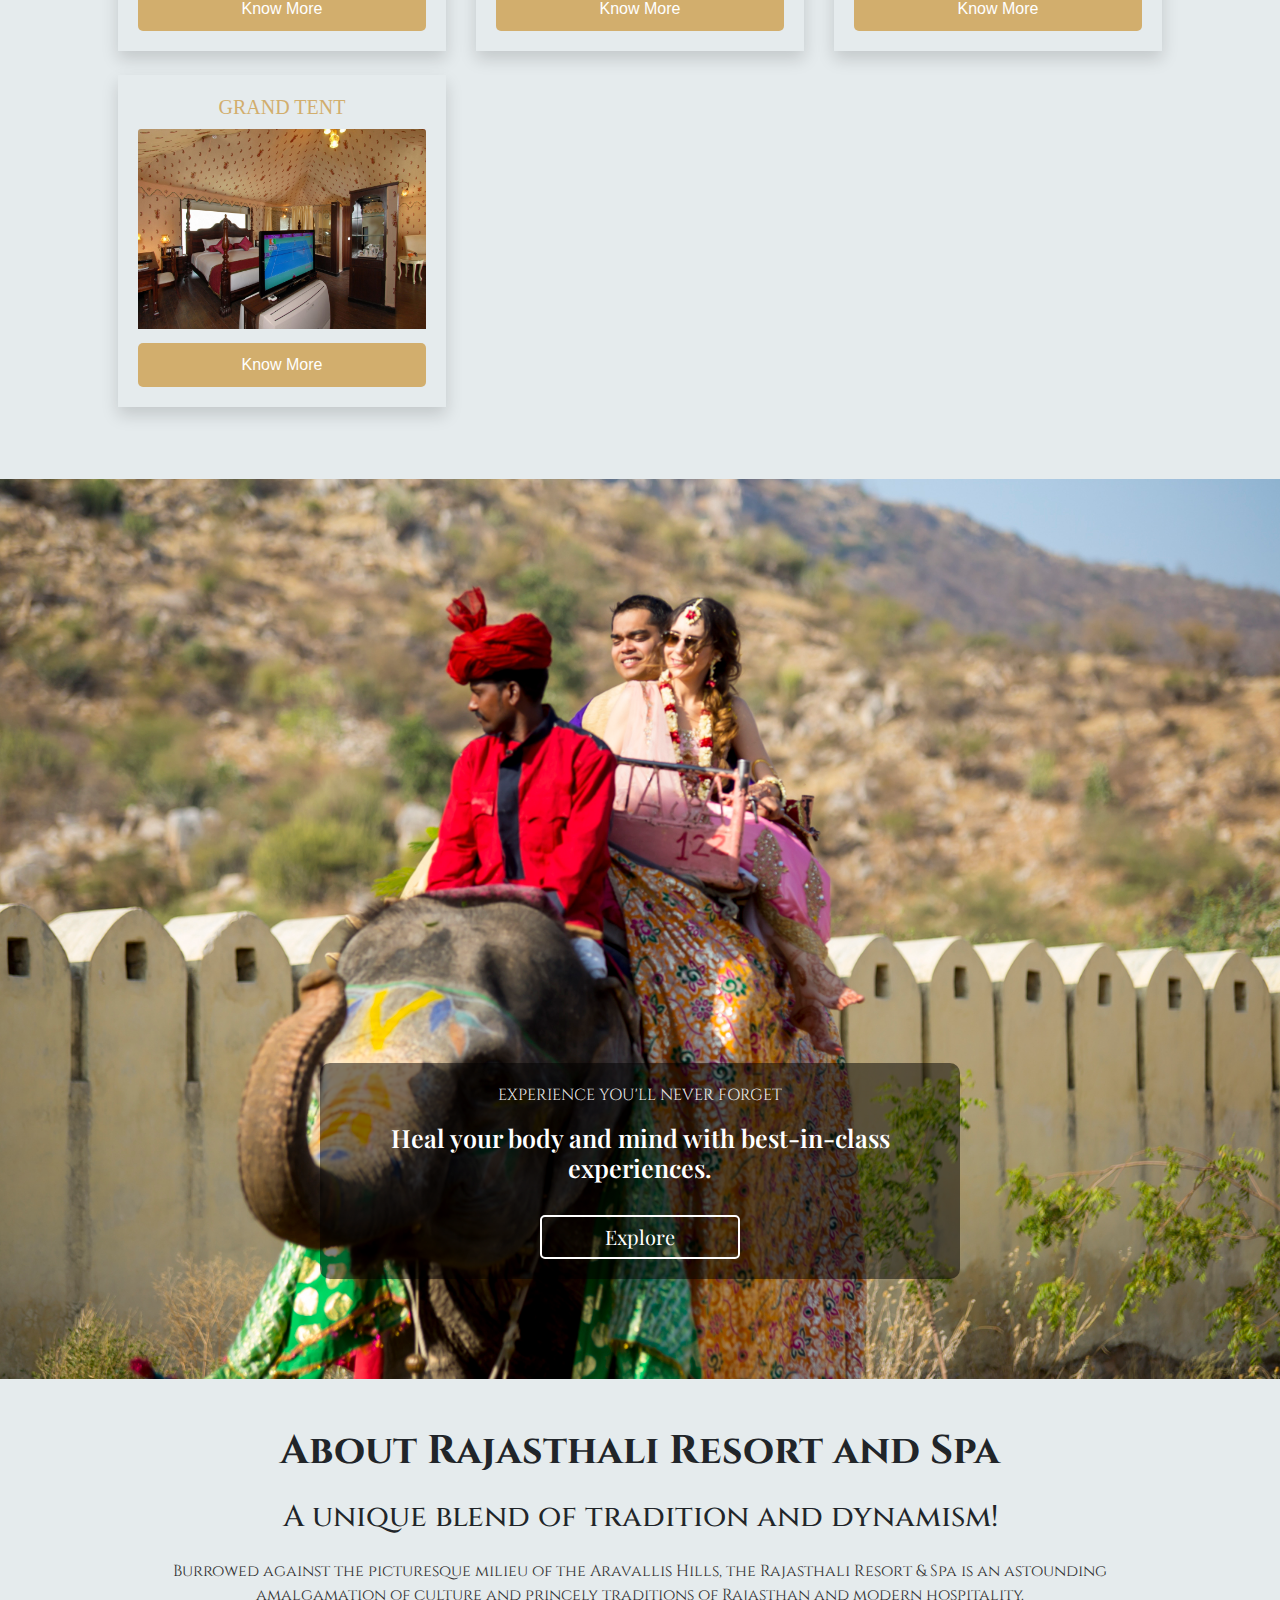
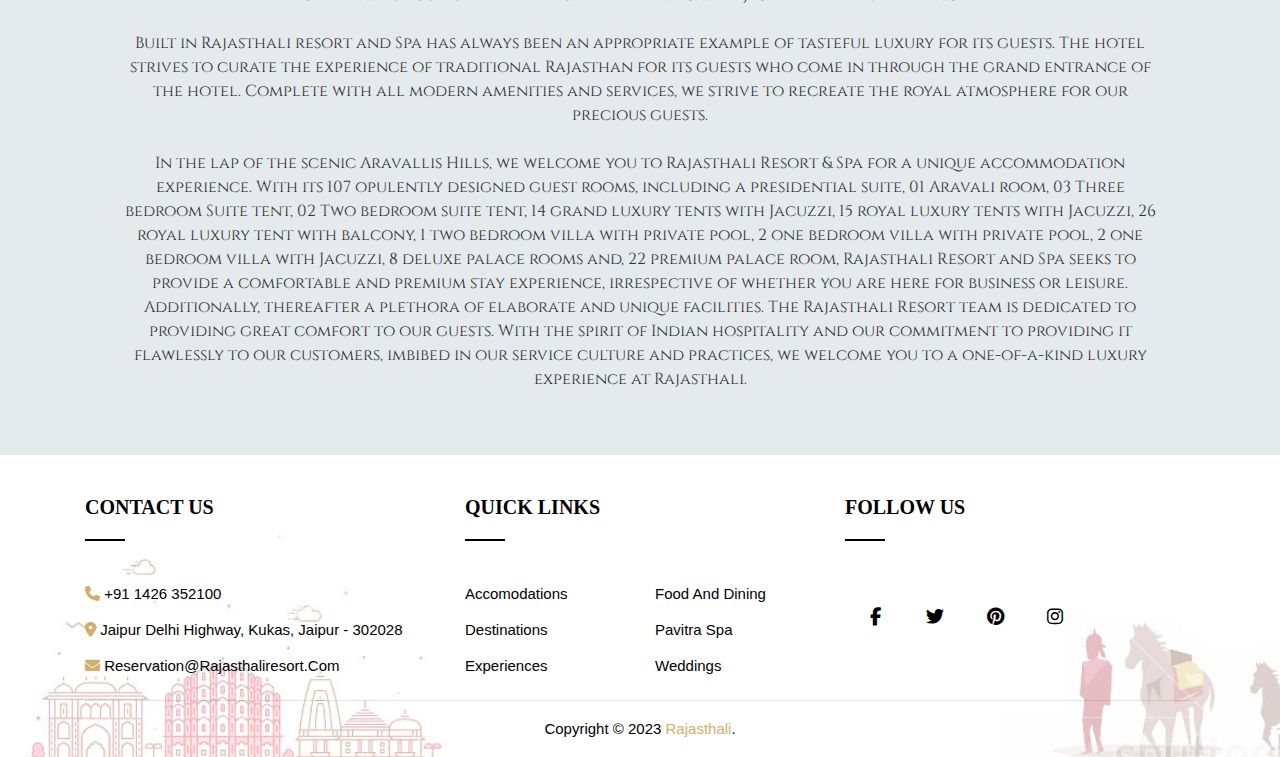
==== commit 7b66ef70: "all done" ====
--- a/index.html
+++ b/index.html
@@ -62,10 +62,9 @@
                         <a class="nav-link" href="contactus.html">Contact Us</a>
                     </li>
                     <li class="nav-item">
-                        <a class="nav-link" href="#">Quick Pay</a>
-                    </li>
-                    <li class="nav-item">
-                        <a class="nav-link" href="https://staahmax.staah.net/be/indexpackdetail?propertyId=NDU2Mg==&individual=true">Book Now</a>
+                        <a class="nav-link"
+                            href="https://staahmax.staah.net/be/indexpackdetail?propertyId=NDU2Mg==&individual=true">Book
+                            Now</a>
                     </li>
                 </ul>
             </div>
--- a/css/index2.css
+++ b/css/index2.css
@@ -19,9 +19,18 @@
   display: flex;
   justify-content: center;
   align-items: end;
+}
+.boxShadow {
   box-shadow: inset 0 0 150px rgb(2, 57, 82);
 }
-
+.container-three {
+  width: 100vw;
+  height: 70vh;
+  position: relative;
+  display: flex;
+  justify-content: center;
+  align-items: end;
+}
 .container-one > .text-container {
   font-family: 'Playfair Display', serif;
   text-align: center;
@@ -31,6 +40,7 @@
   width: 50%;
   background-color: rgba(0, 0, 0, 0.5);
 }
+
 .text-container > h1 {
   color: white;
   font-weight: 600;
@@ -41,6 +51,7 @@
   color: rgba(255, 255, 255, 0.9);
   font-size: 16px;
 }
+
 .button-outline {
   border: 2px solid white;
   padding: 5px 20px;
@@ -60,7 +71,23 @@
 .text-container-two > h1 {
   font-family: 'Playfair Display', serif;
 }
-.text-container-two > p {
+.text-container-two,
+.text-container-three > p {
+  font-family: 'Playfair Display', serif;
+}
+.text-container-three {
+  max-width: 90vw;
+  margin-bottom: 100px;
+  background-color: rgba(255, 255, 255, 0.7);
+  border-radius: 5px;
+  padding: 20px;
+}
+.text-container-three > h1 {
+  text-align: center;
+  font-family: 'Playfair Display', serif;
+}
+.text-container-two,
+.text-container-three > p {
   font-family: 'Playfair Display', serif;
 }
 .container-center {
@@ -171,6 +198,9 @@
   color: #d2ae6d;
   font-family: 'Libre Baskerville', serif;
 }
+.card-content {
+  height: 200px;
+}
 @media only screen and (max-width: 768px) {
   .container-one {
     align-items: center;
